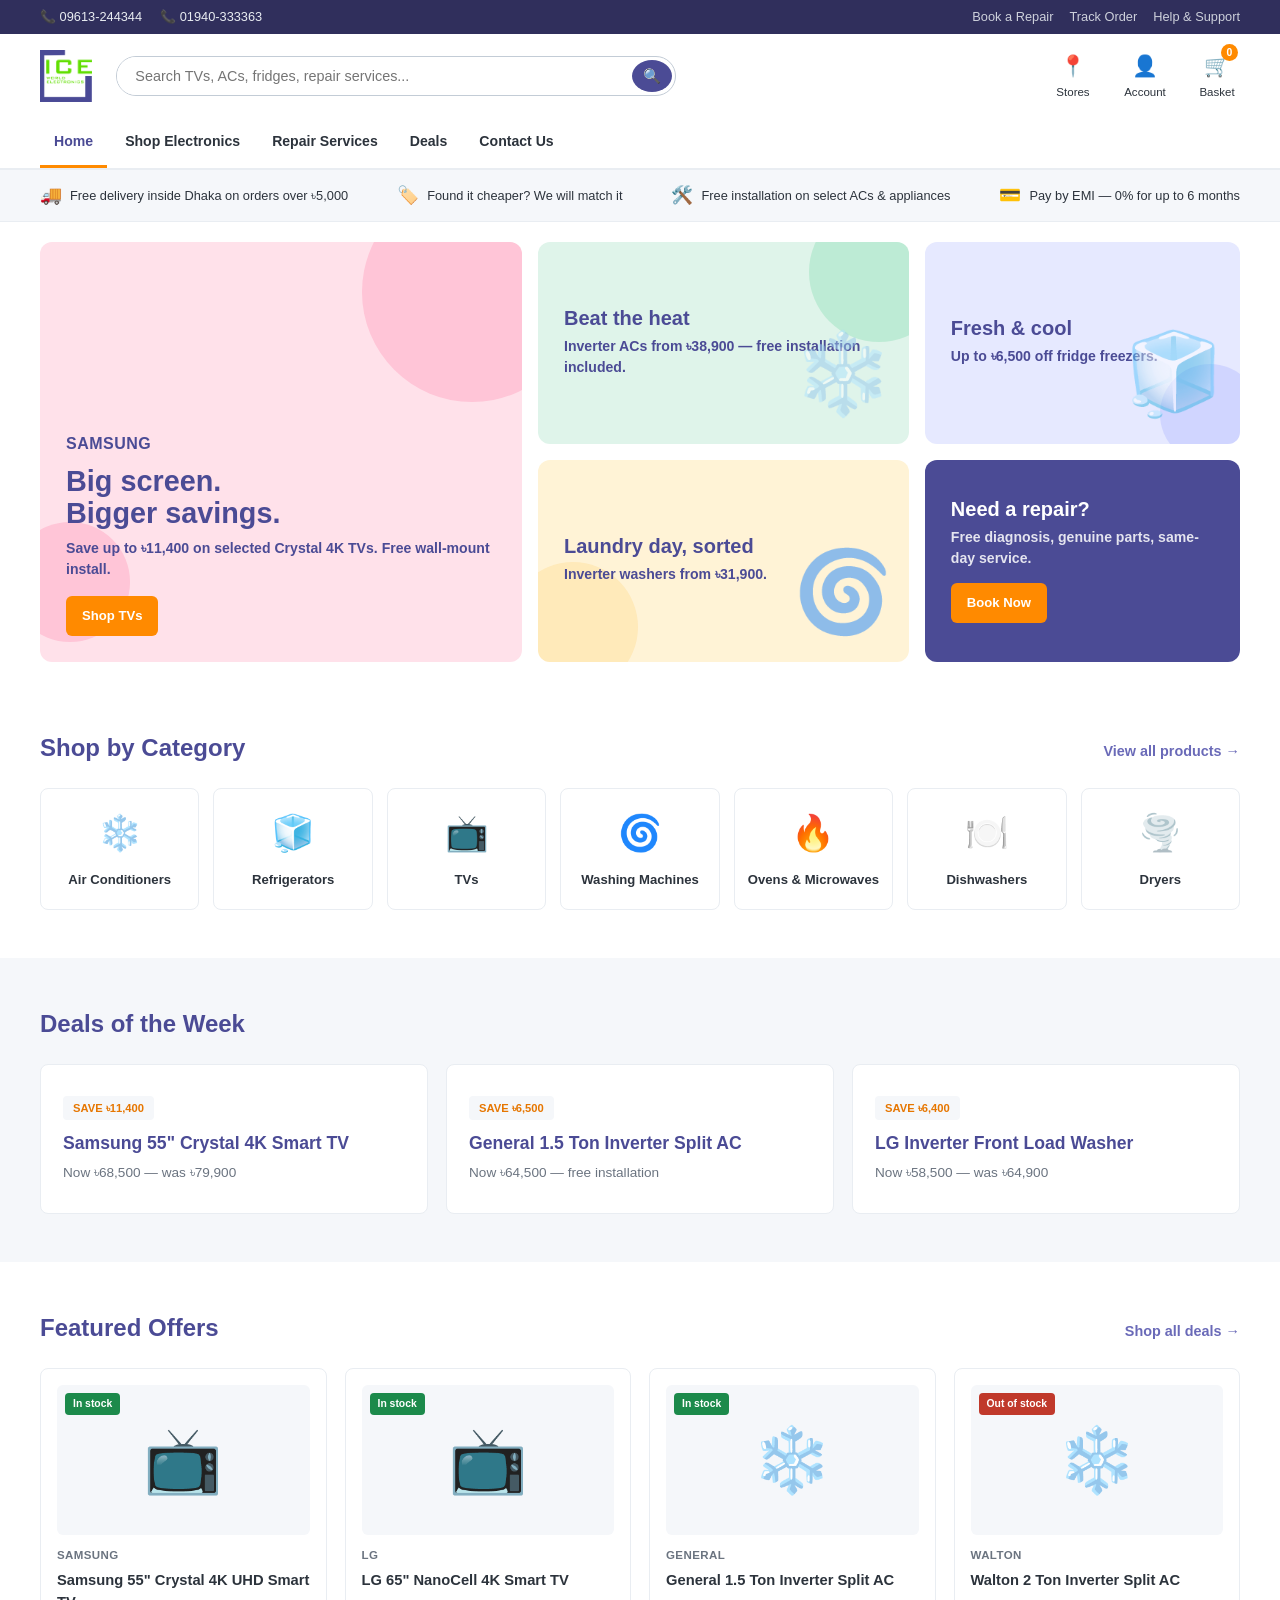
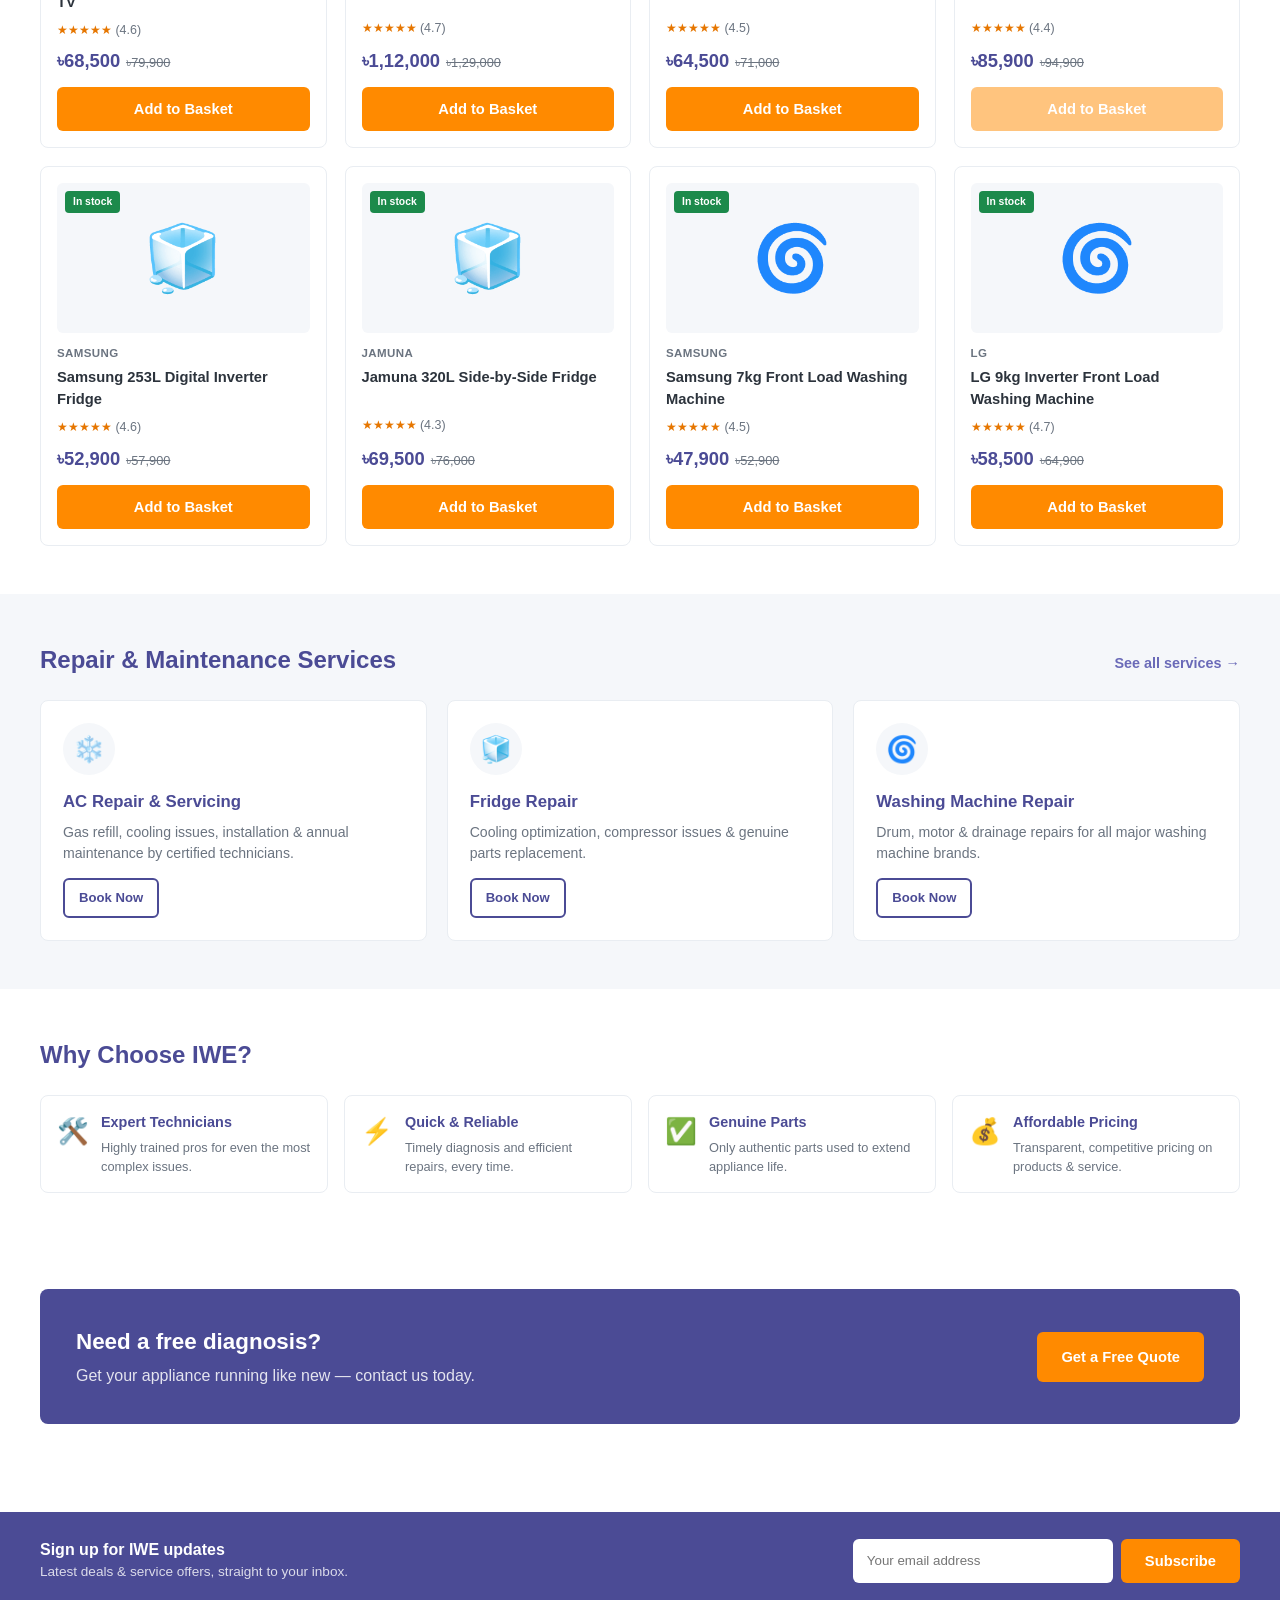
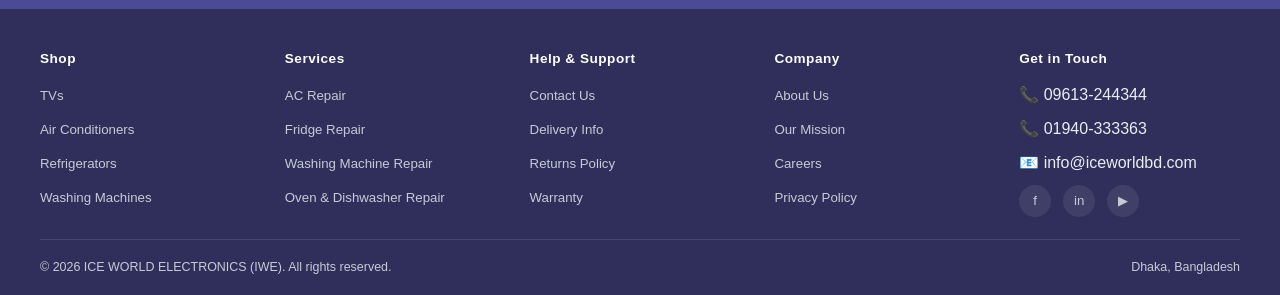
==== index.html @ c8b74e86 "Add files via upload" ====
<!DOCTYPE html>
<html lang="en">
<head>
<meta charset="UTF-8">
<meta name="viewport" content="width=device-width, initial-scale=1.0">
<title>ICE WORLD ELECTRONICS – IWE | Appliances, Electronics &amp; Repair Services</title>
<meta name="description" content="ICE WORLD ELECTRONICS (IWE) – Buy TVs, ACs, fridges, washing machines &amp; more, plus expert appliance repair &amp; maintenance across Bangladesh.">
<link rel="stylesheet" href="style.css">
</head>
<body>

<!-- Top bar -->
<div class="topbar">
  <div class="container">
    <div class="topbar-left">
      <span>📞 09613-244344</span>
      <span>📞 01940-333363</span>
    </div>
    <div class="topbar-right">
      <a href="services.html">Book a Repair</a>
      <a href="contact.html">Track Order</a>
      <a href="contact.html">Help &amp; Support</a>
    </div>
  </div>
</div>

<!-- Header -->
<header class="site-header">
  <div class="header-main">
    <a href="index.html" class="logo">
      <img src="logo.png" alt="ICE World Electronics" class="logo-img">
    </a>
    <form class="search-bar" onsubmit="return false;">
      <input type="text" placeholder="Search TVs, ACs, fridges, repair services...">
      <button type="submit">🔍</button>
    </form>
    <div class="header-actions">
      <a href="contact.html" class="action"><span class="icon">📍</span>Stores</a>
      <a href="contact.html" class="action"><span class="icon">👤</span>Account</a>
      <a href="cart.html" class="action">
        <span class="icon">🛒</span>Basket
        <span class="cart-count">0</span>
      </a>
    </div>
  </div>
  <nav class="main-nav">
    <div class="container">
      <a href="index.html" class="active">Home</a>
      <a href="shop.html">Shop Electronics</a>
      <a href="services.html">Repair Services</a>
      <a href="shop.html">Deals</a>
      <a href="contact.html">Contact Us</a>
    </div>
    <button class="nav-toggle">☰</button>
  </nav>
</header>

<!-- Utility strip -->
<div class="utility-strip">
  <div class="container">
    <div class="u-item"><span class="icon">🚚</span>Free delivery inside Dhaka on orders over ৳5,000</div>
    <div class="u-item"><span class="icon">🏷️</span>Found it cheaper? We will match it</div>
    <div class="u-item"><span class="icon">🛠️</span>Free installation on select ACs &amp; appliances</div>
    <div class="u-item"><span class="icon">💳</span>Pay by EMI — 0% for up to 6 months</div>
  </div>
</div>

<!-- Hero -->
<section class="hero">
  <div class="container">
    <div class="hero-grid">
      <div class="htile big" style="background:#ffe1ea;">
        <div class="dot" style="width:220px;height:220px;background:#ff8fb3;top:-60px;right:-60px;"></div>
        <div class="dot" style="width:120px;height:120px;background:#ff8fb3;bottom:20px;left:-30px;"></div>
        <span class="brand-tag">SAMSUNG</span>
        <h2>Big screen.<br>Bigger savings.</h2>
        <p>Save up to ৳11,400 on selected Crystal 4K TVs. Free wall-mount install.</p>
        <div style="margin-top:16px;"><a href="shop.html?cat=tv" class="btn btn-primary btn-sm">Shop TVs</a></div>
      </div>
      <div class="htile" style="background:#dff4ea;">
        <div class="dot" style="width:140px;height:140px;background:#7fd9ab;top:-40px;right:-40px;"></div>
        <h3>Beat the heat</h3>
        <p>Inverter ACs from ৳38,900 — free installation included.</p>
        <span class="icon-lg">❄️</span>
      </div>
      <div class="htile" style="background:#e6e9ff;">
        <div class="dot" style="width:100px;height:100px;background:#a6b0ff;bottom:-20px;right:-20px;"></div>
        <h3>Fresh &amp; cool</h3>
        <p>Up to ৳6,500 off fridge freezers.</p>
        <span class="icon-lg">🧊</span>
      </div>
      <div class="htile" style="background:#fff3d6;">
        <div class="dot" style="width:130px;height:130px;background:#ffd784;bottom:-30px;left:-30px;"></div>
        <h3>Laundry day, sorted</h3>
        <p>Inverter washers from ৳31,900.</p>
        <span class="icon-lg">🌀</span>
      </div>
      <div class="htile" style="background:var(--navy);color:#fff;">
        <h3>Need a repair?</h3>
        <p style="opacity:.85;">Free diagnosis, genuine parts, same-day service.</p>
        <div style="margin-top:14px;"><a href="services.html" class="btn btn-primary btn-sm">Book Now</a></div>
      </div>
    </div>
  </div>
</section>

<!-- Shop by category -->
<section class="section">
  <div class="container">
    <div class="section-head">
      <h2>Shop by Category</h2>
      <a href="shop.html" class="link">View all products →</a>
    </div>
    <div class="cat-grid" id="categoryGrid"></div>
  </div>
</section>

<!-- Promo tiles -->
<section class="section section-grey">
  <div class="container">
    <div class="section-head"><h2>Deals of the Week</h2></div>
    <div class="promo-grid">
      <div class="promo-card">
        <span class="badge">SAVE ৳11,400</span>
        <h3>Samsung 55" Crystal 4K Smart TV</h3>
        <p>Now ৳68,500 — was ৳79,900</p>
      </div>
      <div class="promo-card">
        <span class="badge">SAVE ৳6,500</span>
        <h3>General 1.5 Ton Inverter Split AC</h3>
        <p>Now ৳64,500 — free installation</p>
      </div>
      <div class="promo-card">
        <span class="badge">SAVE ৳6,400</span>
        <h3>LG Inverter Front Load Washer</h3>
        <p>Now ৳58,500 — was ৳64,900</p>
      </div>
    </div>
  </div>
</section>

<!-- Featured products -->
<section class="section">
  <div class="container">
    <div class="section-head">
      <h2>Featured Offers</h2>
      <a href="shop.html" class="link">Shop all deals →</a>
    </div>
    <div class="product-grid" id="featuredGrid"></div>
  </div>
</section>

<!-- Repair services highlight -->
<section class="section section-grey">
  <div class="container">
    <div class="section-head">
      <h2>Repair &amp; Maintenance Services</h2>
      <a href="services.html" class="link">See all services →</a>
    </div>
    <div class="service-grid">
      <div class="service-card">
        <div class="icon">❄️</div>
        <h3>AC Repair &amp; Servicing</h3>
        <p>Gas refill, cooling issues, installation &amp; annual maintenance by certified technicians.</p>
        <a href="services.html" class="btn btn-outline btn-sm">Book Now</a>
      </div>
      <div class="service-card">
        <div class="icon">🧊</div>
        <h3>Fridge Repair</h3>
        <p>Cooling optimization, compressor issues &amp; genuine parts replacement.</p>
        <a href="services.html" class="btn btn-outline btn-sm">Book Now</a>
      </div>
      <div class="service-card">
        <div class="icon">🌀</div>
        <h3>Washing Machine Repair</h3>
        <p>Drum, motor &amp; drainage repairs for all major washing machine brands.</p>
        <a href="services.html" class="btn btn-outline btn-sm">Book Now</a>
      </div>
    </div>
  </div>
</section>

<!-- Why choose us -->
<section class="section">
  <div class="container">
    <div class="section-head"><h2>Why Choose IWE?</h2></div>
    <div class="feature-strip">
      <div class="feature-item">
        <span class="icon">🛠️</span>
        <div><h4>Expert Technicians</h4><p>Highly trained pros for even the most complex issues.</p></div>
      </div>
      <div class="feature-item">
        <span class="icon">⚡</span>
        <div><h4>Quick &amp; Reliable</h4><p>Timely diagnosis and efficient repairs, every time.</p></div>
      </div>
      <div class="feature-item">
        <span class="icon">✅</span>
        <div><h4>Genuine Parts</h4><p>Only authentic parts used to extend appliance life.</p></div>
      </div>
      <div class="feature-item">
        <span class="icon">💰</span>
        <div><h4>Affordable Pricing</h4><p>Transparent, competitive pricing on products &amp; service.</p></div>
      </div>
    </div>
  </div>
</section>

<!-- CTA band -->
<section class="section">
  <div class="container">
    <div class="cta-band">
      <div>
        <h2>Need a free diagnosis?</h2>
        <p>Get your appliance running like new — contact us today.</p>
      </div>
      <a href="contact.html" class="btn btn-primary">Get a Free Quote</a>
    </div>
  </div>
</section>

<!-- Footer -->
<footer class="site-footer">
  <div class="newsletter-band">
    <div class="container">
      <div>
        <strong>Sign up for IWE updates</strong>
        <div style="opacity:.8;font-size:.85rem;">Latest deals &amp; service offers, straight to your inbox.</div>
      </div>
      <form data-iwe-form onsubmit="return false;">
        <input type="email" placeholder="Your email address" required>
        <button type="submit" class="btn btn-primary">Subscribe</button>
      </form>
    </div>
  </div>
  <div class="container">
    <div class="footer-grid">
      <div>
        <h5>Shop</h5>
        <ul>
          <li><a href="shop.html?cat=tv">TVs</a></li>
          <li><a href="shop.html?cat=ac">Air Conditioners</a></li>
          <li><a href="shop.html?cat=fridge">Refrigerators</a></li>
          <li><a href="shop.html?cat=washer">Washing Machines</a></li>
        </ul>
      </div>
      <div>
        <h5>Services</h5>
        <ul>
          <li><a href="services.html">AC Repair</a></li>
          <li><a href="services.html">Fridge Repair</a></li>
          <li><a href="services.html">Washing Machine Repair</a></li>
          <li><a href="services.html">Oven &amp; Dishwasher Repair</a></li>
        </ul>
      </div>
      <div>
        <h5>Help &amp; Support</h5>
        <ul>
          <li><a href="contact.html">Contact Us</a></li>
          <li><a href="contact.html">Delivery Info</a></li>
          <li><a href="contact.html">Returns Policy</a></li>
          <li><a href="contact.html">Warranty</a></li>
        </ul>
      </div>
      <div>
        <h5>Company</h5>
        <ul>
          <li><a href="index.html">About Us</a></li>
          <li><a href="services.html">Our Mission</a></li>
          <li><a href="contact.html">Careers</a></li>
          <li><a href="contact.html">Privacy Policy</a></li>
        </ul>
      </div>
      <div>
        <h5>Get in Touch</h5>
        <ul>
          <li>📞 09613-244344</li>
          <li>📞 01940-333363</li>
          <li>📧 info@iceworldbd.com</li>
        </ul>
        <div class="footer-social">
          <a href="#">f</a><a href="#">in</a><a href="#">▶</a>
        </div>
      </div>
    </div>
    <div class="footer-bottom">
      <span>© 2026 ICE WORLD ELECTRONICS (IWE). All rights reserved.</span>
      <span>Dhaka, Bangladesh</span>
    </div>
  </div>
</footer>

<script src="main.js"></script>
</body>
</html>
---- style.css ----
/* ========================================================
   ICE WORLD ELECTRONICS (IWE) — main stylesheet
   Layout/UX patterns inspired by currys.co.uk, re-skinned
   with IWE branding (navy / cyan / amber).
   ======================================================== */

:root{
  --navy:#4b4b95;
  --navy-dark:#302f5c;
  --blue:#6a6ab8;
  --cyan:#5cc900;
  --amber:#ff8a00;
  --amber-dark:#e67600;
  --grey-100:#f5f7fa;
  --grey-200:#e9edf2;
  --grey-400:#c3ccd6;
  --grey-600:#6b7480;
  --grey-800:#2c333c;
  --white:#ffffff;
  --success:#1c8a4b;
  --radius:8px;
  --shadow:0 2px 10px rgba(10,42,77,.08);
  --shadow-lg:0 8px 28px rgba(10,42,77,.16);
  --maxw:1240px;
}

*,*::before,*::after{box-sizing:border-box;}
html{scroll-behavior:smooth;}
body{
  margin:0;
  font-family:"Segoe UI",Roboto,Helvetica,Arial,sans-serif;
  color:var(--grey-800);
  background:var(--white);
  line-height:1.5;
}
img{max-width:100%;display:block;}
a{color:inherit;text-decoration:none;}
ul{list-style:none;margin:0;padding:0;}
button{font-family:inherit;cursor:pointer;}
.container{max-width:var(--maxw);margin:0 auto;padding:0 20px;}

/* ---------- Top utility bar ---------- */
.topbar{background:var(--navy-dark);color:var(--grey-200);font-size:.8rem;}
.topbar .container{display:flex;justify-content:space-between;align-items:center;height:34px;}
.topbar-left{display:flex;gap:18px;}
.topbar-left span,.topbar-left a{display:flex;align-items:center;gap:6px;color:var(--grey-200);}
.topbar-right{display:flex;gap:16px;}
.topbar-right a{color:var(--grey-200);opacity:.85;}
.topbar-right a:hover{opacity:1;text-decoration:underline;}

/* ---------- Header ---------- */
.site-header{background:var(--white);border-bottom:1px solid var(--grey-200);position:sticky;top:0;z-index:100;}
.header-main{display:flex;align-items:center;gap:24px;padding:16px 20px;max-width:var(--maxw);margin:0 auto;}
.logo{display:flex;align-items:center;gap:0;flex-shrink:0;}
.logo-img{height:52px;width:auto;display:block;}
.logo .mark{
  width:64px;height:64px;border-radius:50%;
  background:var(--navy);
  display:flex;align-items:center;justify-content:center;
  color:var(--white);flex-shrink:0;
  flex-direction:column;line-height:1;
}
.logo .mark b{font-size:1.05rem;font-weight:800;letter-spacing:.5px;}
.logo .mark small{font-size:.5rem;letter-spacing:1px;color:var(--cyan);font-weight:700;margin-top:2px;}

.search-bar{flex:1;display:flex;max-width:560px;border:1px solid var(--grey-400);border-radius:30px;overflow:hidden;}
.search-bar input{flex:1;border:0;padding:11px 18px;font-size:.9rem;outline:none;}
.search-bar button{background:var(--navy);color:#fff;border:0;width:40px;margin:3px;border-radius:50%;font-size:.9rem;}

.header-actions{display:flex;align-items:center;gap:26px;margin-left:auto;}
.header-actions .action{display:flex;flex-direction:column;align-items:center;font-size:.72rem;color:var(--grey-800);position:relative;gap:3px;min-width:46px;}
.header-actions .action .icon{font-size:1.3rem;}
.cart-count{position:absolute;top:-6px;right:2px;background:var(--amber);color:#fff;font-size:.65rem;font-weight:700;border-radius:50%;width:17px;height:17px;display:flex;align-items:center;justify-content:center;}

/* ---------- Nav ---------- */
.main-nav{background:var(--white);border-bottom:1px solid var(--grey-200);}
.main-nav .container{display:flex;align-items:center;gap:4px;}
.main-nav a{display:block;padding:13px 14px;color:var(--grey-800);font-size:.88rem;font-weight:600;border-bottom:3px solid transparent;}
.main-nav a:hover,.main-nav a.active{color:var(--navy);border-bottom-color:var(--amber);}
.main-nav .nav-toggle{display:none;background:none;border:0;color:var(--navy);font-size:1.4rem;padding:12px 16px;}

/* ---------- Utility strip ---------- */
.utility-strip{background:var(--grey-100);border-bottom:1px solid var(--grey-200);}
.utility-strip .container{display:flex;justify-content:space-between;padding:12px 20px;flex-wrap:wrap;gap:10px;}
.utility-strip .u-item{display:flex;align-items:center;gap:8px;font-size:.8rem;color:var(--grey-800);}
.utility-strip .u-item .icon{font-size:1.1rem;}

/* ---------- Buttons ---------- */
.btn{display:inline-flex;align-items:center;justify-content:center;gap:8px;padding:12px 22px;border-radius:6px;font-weight:700;font-size:.92rem;border:2px solid transparent;transition:.15s ease;}
.btn-primary{background:var(--amber);color:#fff;}
.btn-primary:hover{background:var(--amber-dark);}
.btn-outline{border-color:var(--navy);color:var(--navy);background:#fff;}
.btn-outline:hover{background:var(--navy);color:#fff;}
.btn-block{width:100%;}
.btn-sm{padding:8px 14px;font-size:.82rem;}

/* ---------- Hero (minimal tile grid, Currys-style) ---------- */
.hero{padding:20px 0;}
.hero-grid{display:grid;grid-template-columns:1.3fr 1fr 0.85fr;grid-template-rows:1fr 1fr;gap:16px;height:420px;}
.htile{
  border-radius:12px;padding:26px;position:relative;overflow:hidden;
  display:flex;flex-direction:column;justify-content:center;
  color:var(--navy);
}
.htile.big{grid-row:1 / 3;justify-content:flex-end;}
.htile .dot{position:absolute;border-radius:50%;opacity:.35;}
.htile h2{margin:0 0 8px;font-size:1.8rem;line-height:1.1;}
.htile h3{margin:0 0 6px;font-size:1.25rem;line-height:1.15;}
.htile p{margin:0;font-size:.88rem;font-weight:600;}
.htile .brand-tag{position:relative;z-index:1;font-weight:800;font-size:1rem;margin-bottom:10px;letter-spacing:.5px;}
.htile .icon-lg{position:absolute;right:16px;bottom:10px;font-size:5rem;opacity:.5;}
.htile *{position:relative;z-index:1;}
.hero-note{font-size:.72rem;color:var(--grey-600);border:1px solid var(--grey-200);border-radius:8px;padding:10px 16px;margin-top:16px;}

/* ---------- Section headings ---------- */
.section{padding:48px 0;}
.section-head{display:flex;justify-content:space-between;align-items:baseline;margin-bottom:22px;flex-wrap:wrap;gap:10px;}
.section-head h2{font-size:1.5rem;margin:0;color:var(--navy);}
.section-head .link{color:var(--blue);font-weight:700;font-size:.9rem;}
.section-grey{background:var(--grey-100);}

/* ---------- Category grid ---------- */
.cat-grid{display:grid;grid-template-columns:repeat(7,1fr);gap:14px;}
.cat-card{background:#fff;border:1px solid var(--grey-200);border-radius:var(--radius);padding:18px 10px;text-align:center;transition:.15s;}
.cat-card:hover{box-shadow:var(--shadow-lg);transform:translateY(-3px);border-color:var(--cyan);}
.cat-card .cat-icon{font-size:2.2rem;margin-bottom:8px;}
.cat-card span{font-size:.82rem;font-weight:600;color:var(--grey-800);}

/* ---------- Deal / promo tiles ---------- */
.promo-grid{display:grid;grid-template-columns:repeat(3,1fr);gap:18px;}
.promo-card{border-radius:var(--radius);border:1px solid var(--grey-200);background:#fff;position:relative;min-height:150px;padding:22px;display:flex;flex-direction:column;justify-content:center;}
.promo-card .badge{align-self:flex-start;background:var(--grey-100);color:var(--amber-dark);padding:4px 10px;border-radius:4px;font-size:.7rem;font-weight:800;margin-bottom:10px;}
.promo-card h3{margin:0 0 6px;font-size:1.1rem;color:var(--navy);}
.promo-card p{margin:0;font-size:.85rem;color:var(--grey-600);}

/* ---------- Product grid / cards ---------- */
.product-grid{display:grid;grid-template-columns:repeat(4,1fr);gap:18px;}
.product-card{background:#fff;border:1px solid var(--grey-200);border-radius:var(--radius);padding:16px;display:flex;flex-direction:column;transition:.15s;}
.product-card:hover{box-shadow:var(--shadow-lg);border-color:var(--cyan);}
.product-media{height:150px;display:flex;align-items:center;justify-content:center;font-size:4rem;background:var(--grey-100);border-radius:6px;margin-bottom:12px;position:relative;}
.product-media .stock-badge{position:absolute;top:8px;left:8px;background:var(--success);color:#fff;font-size:.65rem;font-weight:700;padding:3px 8px;border-radius:4px;}
.product-brand{font-size:.72rem;color:var(--grey-600);text-transform:uppercase;font-weight:700;letter-spacing:.4px;}
.product-title{font-size:.92rem;font-weight:600;margin:4px 0 8px;min-height:42px;}
.product-rating{font-size:.78rem;color:var(--amber-dark);margin-bottom:8px;}
.product-price{margin-top:auto;}
.product-price .now{font-size:1.15rem;font-weight:800;color:var(--navy);}
.product-price .was{font-size:.8rem;color:var(--grey-600);text-decoration:line-through;margin-left:6px;}
.product-card .btn{margin-top:12px;}

/* ---------- Filters (shop page) ---------- */
.shop-layout{display:grid;grid-template-columns:250px 1fr;gap:28px;align-items:start;}
.filters{background:#fff;border:1px solid var(--grey-200);border-radius:var(--radius);padding:18px;position:sticky;top:120px;}
.filters h4{margin:0 0 10px;font-size:.95rem;color:var(--navy);border-bottom:1px solid var(--grey-200);padding-bottom:8px;}
.filter-group{margin-bottom:18px;}
.filter-group label{display:flex;align-items:center;gap:8px;font-size:.85rem;margin-bottom:8px;color:var(--grey-800);}
.results-bar{display:flex;justify-content:space-between;align-items:center;margin-bottom:16px;flex-wrap:wrap;gap:10px;}
.results-bar select{padding:8px 10px;border:1px solid var(--grey-400);border-radius:6px;}

/* ---------- Services ---------- */
.service-grid{display:grid;grid-template-columns:repeat(3,1fr);gap:20px;}
.service-card{background:#fff;border:1px solid var(--grey-200);border-radius:var(--radius);padding:22px;text-align:left;}
.service-card .icon{width:52px;height:52px;border-radius:50%;background:var(--grey-100);display:flex;align-items:center;justify-content:center;font-size:1.6rem;margin-bottom:14px;color:var(--blue);}
.service-card h3{margin:0 0 8px;color:var(--navy);font-size:1.05rem;}
.service-card p{margin:0 0 14px;font-size:.88rem;color:var(--grey-600);}

.process-steps{display:grid;grid-template-columns:repeat(4,1fr);gap:18px;counter-reset:step;}
.process-step{text-align:center;position:relative;}
.process-step .num{width:40px;height:40px;border-radius:50%;background:var(--navy);color:#fff;display:flex;align-items:center;justify-content:center;font-weight:800;margin:0 auto 12px;}
.process-step h4{margin:0 0 6px;font-size:.95rem;color:var(--navy);}
.process-step p{margin:0;font-size:.82rem;color:var(--grey-600);}

/* ---------- Why choose us ---------- */
.feature-strip{display:grid;grid-template-columns:repeat(4,1fr);gap:16px;}
.feature-item{display:flex;gap:12px;align-items:flex-start;background:#fff;border:1px solid var(--grey-200);border-radius:var(--radius);padding:16px;}
.feature-item .icon{font-size:1.6rem;color:var(--cyan);}
.feature-item h4{margin:0 0 4px;font-size:.9rem;color:var(--navy);}
.feature-item p{margin:0;font-size:.8rem;color:var(--grey-600);}

/* ---------- Testimonials ---------- */
.testimonial-grid{display:grid;grid-template-columns:repeat(3,1fr);gap:18px;}
.testimonial-card{background:#fff;border:1px solid var(--grey-200);border-radius:var(--radius);padding:20px;}
.testimonial-card .stars{color:var(--amber-dark);margin-bottom:10px;}
.testimonial-card p{font-size:.88rem;color:var(--grey-800);margin:0 0 12px;}
.testimonial-card .who{font-size:.82rem;font-weight:700;color:var(--navy);}

/* ---------- Quote / CTA band ---------- */
.cta-band{background:var(--navy);color:#fff;border-radius:var(--radius);padding:36px;display:flex;align-items:center;justify-content:space-between;gap:20px;flex-wrap:wrap;}
.cta-band h2{margin:0 0 6px;font-size:1.4rem;}
.cta-band p{margin:0;opacity:.85;}

/* ---------- Forms ---------- */
.form-card{background:#fff;border:1px solid var(--grey-200);border-radius:var(--radius);padding:26px;}
.form-row{margin-bottom:16px;}
.form-row label{display:block;font-size:.85rem;font-weight:600;margin-bottom:6px;color:var(--grey-800);}
.form-row input,.form-row select,.form-row textarea{width:100%;padding:11px 12px;border:1px solid var(--grey-400);border-radius:6px;font-size:.9rem;font-family:inherit;}
.form-row textarea{resize:vertical;min-height:100px;}
.form-grid-2{display:grid;grid-template-columns:1fr 1fr;gap:16px;}

/* ---------- Breadcrumb ---------- */
.breadcrumb{font-size:.8rem;color:var(--grey-600);padding:14px 0;}
.breadcrumb a{color:var(--blue);}

/* ---------- Cart page ---------- */
.cart-layout{display:grid;grid-template-columns:1fr 340px;gap:28px;align-items:start;}
.cart-table{width:100%;border-collapse:collapse;background:#fff;border:1px solid var(--grey-200);border-radius:var(--radius);overflow:hidden;}
.cart-table th{background:var(--grey-100);text-align:left;padding:12px 14px;font-size:.8rem;color:var(--grey-600);}
.cart-table td{padding:14px;border-top:1px solid var(--grey-200);font-size:.9rem;vertical-align:middle;}
.cart-item-info{display:flex;align-items:center;gap:12px;}
.cart-item-info .thumb{width:56px;height:56px;background:var(--grey-100);border-radius:6px;display:flex;align-items:center;justify-content:center;font-size:1.6rem;}
.qty-control{display:flex;align-items:center;border:1px solid var(--grey-400);border-radius:6px;width:fit-content;}
.qty-control button{background:none;border:0;width:28px;height:28px;font-size:1rem;}
.qty-control input{width:36px;border:0;text-align:center;font-size:.9rem;}
.remove-link{color:#c0392b;font-size:.8rem;font-weight:700;}
.summary-card{background:#fff;border:1px solid var(--grey-200);border-radius:var(--radius);padding:20px;}
.summary-row{display:flex;justify-content:space-between;font-size:.9rem;padding:8px 0;}
.summary-row.total{border-top:1px solid var(--grey-200);margin-top:8px;padding-top:14px;font-weight:800;font-size:1.05rem;color:var(--navy);}
.empty-cart{text-align:center;padding:60px 20px;background:#fff;border:1px solid var(--grey-200);border-radius:var(--radius);}
.empty-cart .icon{font-size:3rem;margin-bottom:14px;}

/* ---------- Footer ---------- */
.site-footer{background:var(--navy-dark);color:var(--grey-200);margin-top:40px;}
.newsletter-band{background:var(--navy);padding:26px 0;}
.newsletter-band .container{display:flex;justify-content:space-between;align-items:center;gap:20px;flex-wrap:wrap;color:#fff;}
.newsletter-band form{display:flex;gap:8px;}
.newsletter-band input{padding:11px 14px;border-radius:6px;border:0;min-width:260px;}
.footer-grid{display:grid;grid-template-columns:repeat(5,1fr);gap:24px;padding:40px 0 20px;}
.footer-grid h5{color:#fff;font-size:.85rem;margin:0 0 14px;letter-spacing:.5px;}
.footer-grid li{margin-bottom:10px;}
.footer-grid a{font-size:.83rem;color:var(--grey-400);}
.footer-grid a:hover{color:#fff;}
.footer-bottom{border-top:1px solid rgba(255,255,255,.1);padding:18px 0;font-size:.78rem;color:var(--grey-400);display:flex;justify-content:space-between;flex-wrap:wrap;gap:10px;}
.footer-social{display:flex;gap:12px;}
.footer-social a{width:32px;height:32px;border-radius:50%;background:rgba(255,255,255,.08);display:flex;align-items:center;justify-content:center;}

/* ---------- Toast ---------- */
.toast{position:fixed;bottom:24px;right:24px;background:var(--navy);color:#fff;padding:14px 20px;border-radius:8px;box-shadow:var(--shadow-lg);transform:translateY(120%);opacity:0;transition:.25s ease;z-index:999;font-size:.9rem;}
.toast.show{transform:translateY(0);opacity:1;}

/* ---------- Utility ---------- */
.text-center{text-align:center;}
.mt-0{margin-top:0;}
.mb-0{margin-bottom:0;}

/* ---------- Responsive ---------- */
@media(max-width:1024px){
  .cat-grid{grid-template-columns:repeat(4,1fr);}
  .product-grid{grid-template-columns:repeat(3,1fr);}
  .promo-grid{grid-template-columns:repeat(2,1fr);}
  .service-grid,.process-steps,.feature-strip,.testimonial-grid{grid-template-columns:repeat(2,1fr);}
  .footer-grid{grid-template-columns:repeat(3,1fr);}
  .shop-layout{grid-template-columns:1fr;}
  .filters{position:static;}
  .cart-layout{grid-template-columns:1fr;}
  .hero-grid{grid-template-columns:1fr 1fr;height:auto;}
  .htile.big{grid-row:auto;grid-column:1 / 3;min-height:220px;}
  .htile{min-height:170px;}
}
@media(max-width:768px){
  .topbar .topbar-left span:nth-child(2){display:none;}
  .search-bar{display:none;}
  .header-main{flex-wrap:wrap;}
  .main-nav .container{flex-wrap:wrap;height:auto;display:none;flex-direction:column;}
  .main-nav.open .container{display:flex;}
  .main-nav .nav-toggle{display:block;position:absolute;right:16px;top:8px;}
  .main-nav{position:relative;}
  .utility-strip .u-item:nth-child(n+3){display:none;}
  .hero-grid{grid-template-columns:1fr;height:auto;}
  .htile.big{grid-column:1;min-height:200px;}
  .cat-grid{grid-template-columns:repeat(3,1fr);}
  .product-grid{grid-template-columns:repeat(2,1fr);}
  .promo-grid{grid-template-columns:1fr;}
  .service-grid,.process-steps,.feature-strip,.testimonial-grid{grid-template-columns:1fr;}
  .footer-grid{grid-template-columns:repeat(2,1fr);}
  .form-grid-2{grid-template-columns:1fr;}
  .hero-copy h1{font-size:1.8rem;}
}
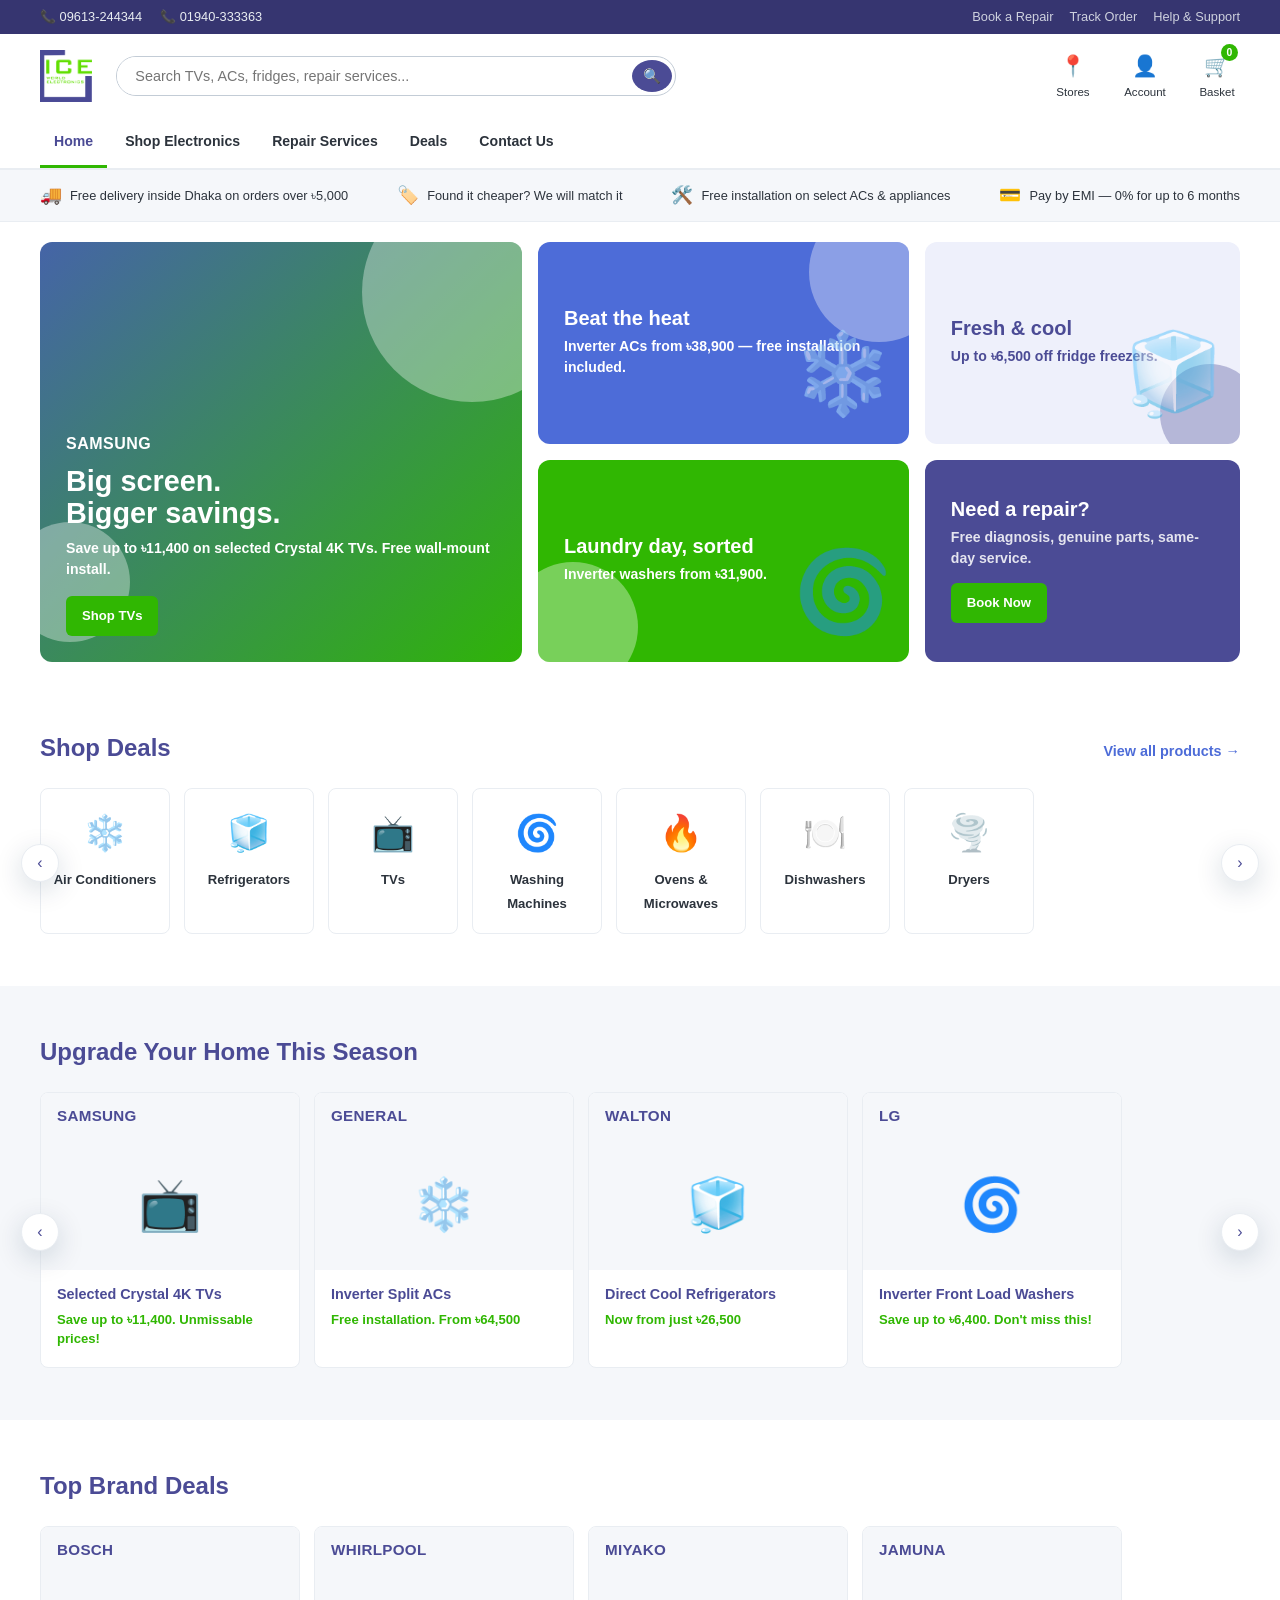
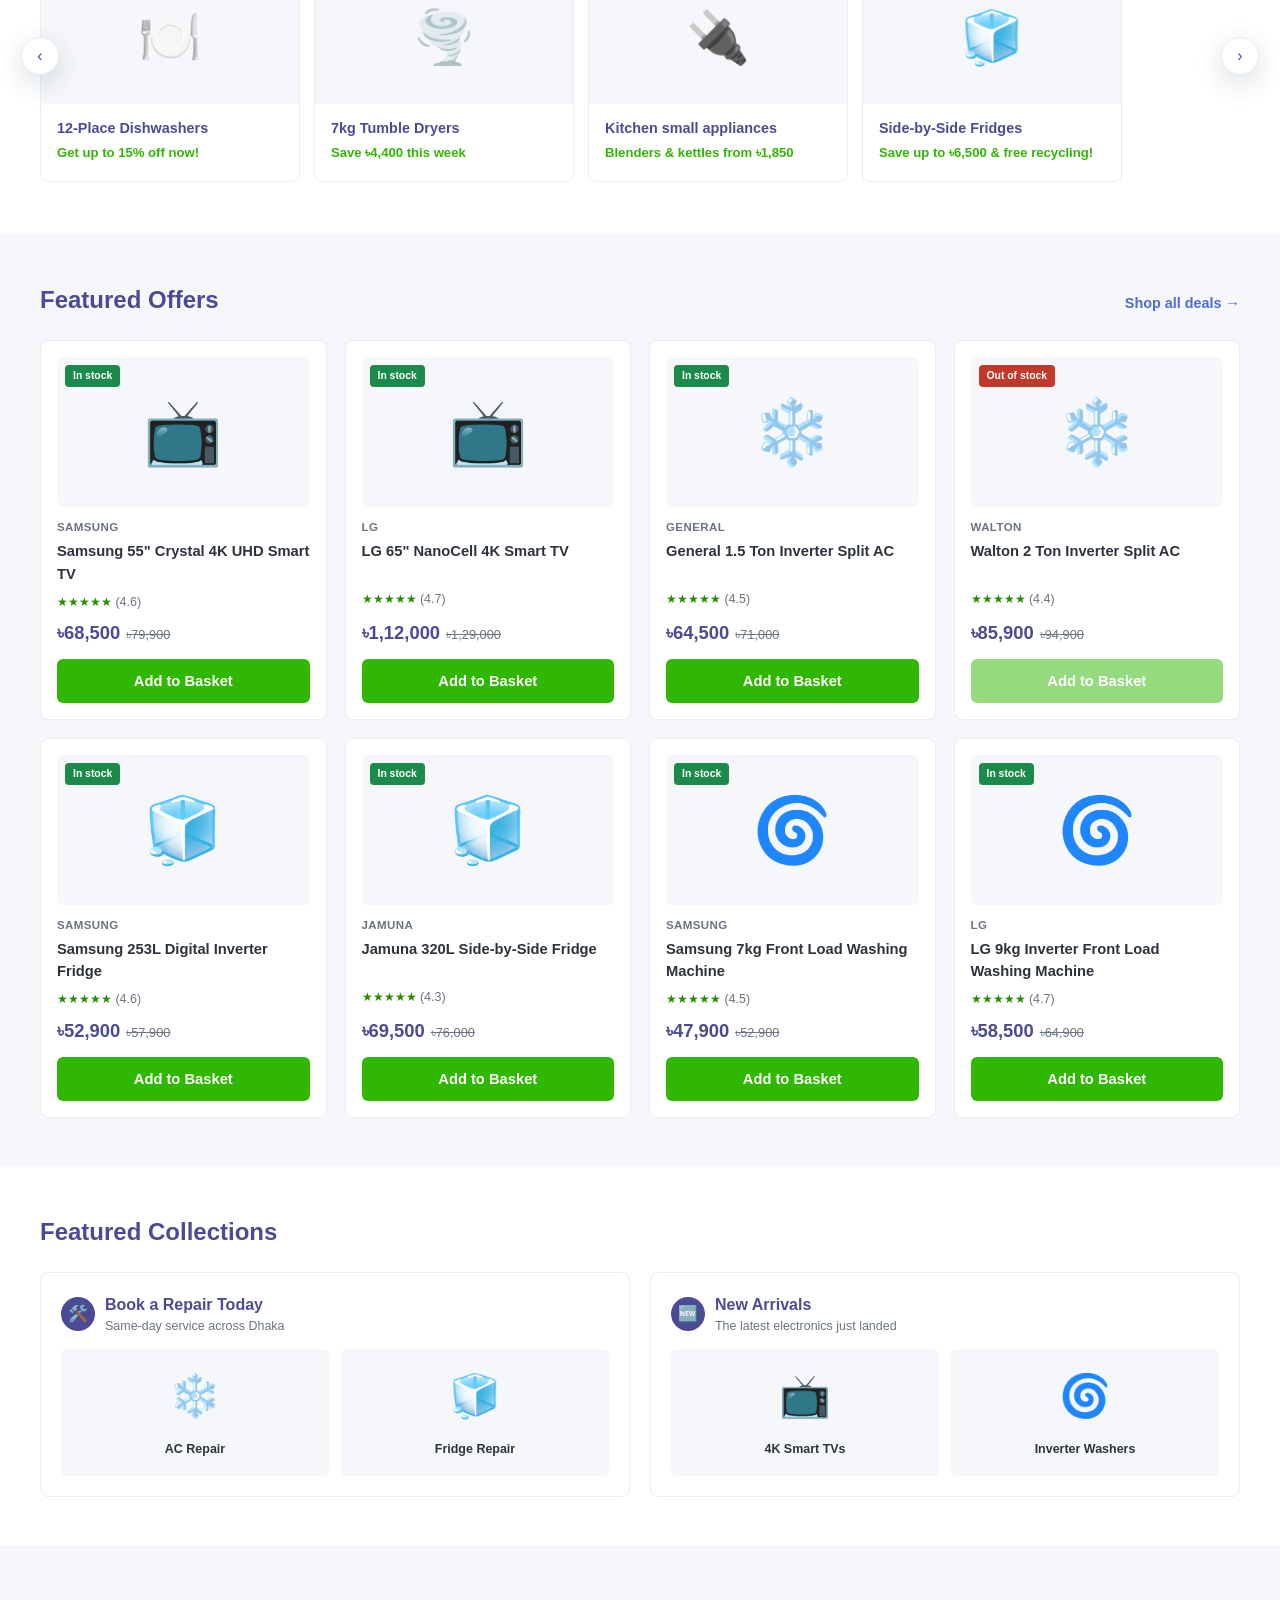
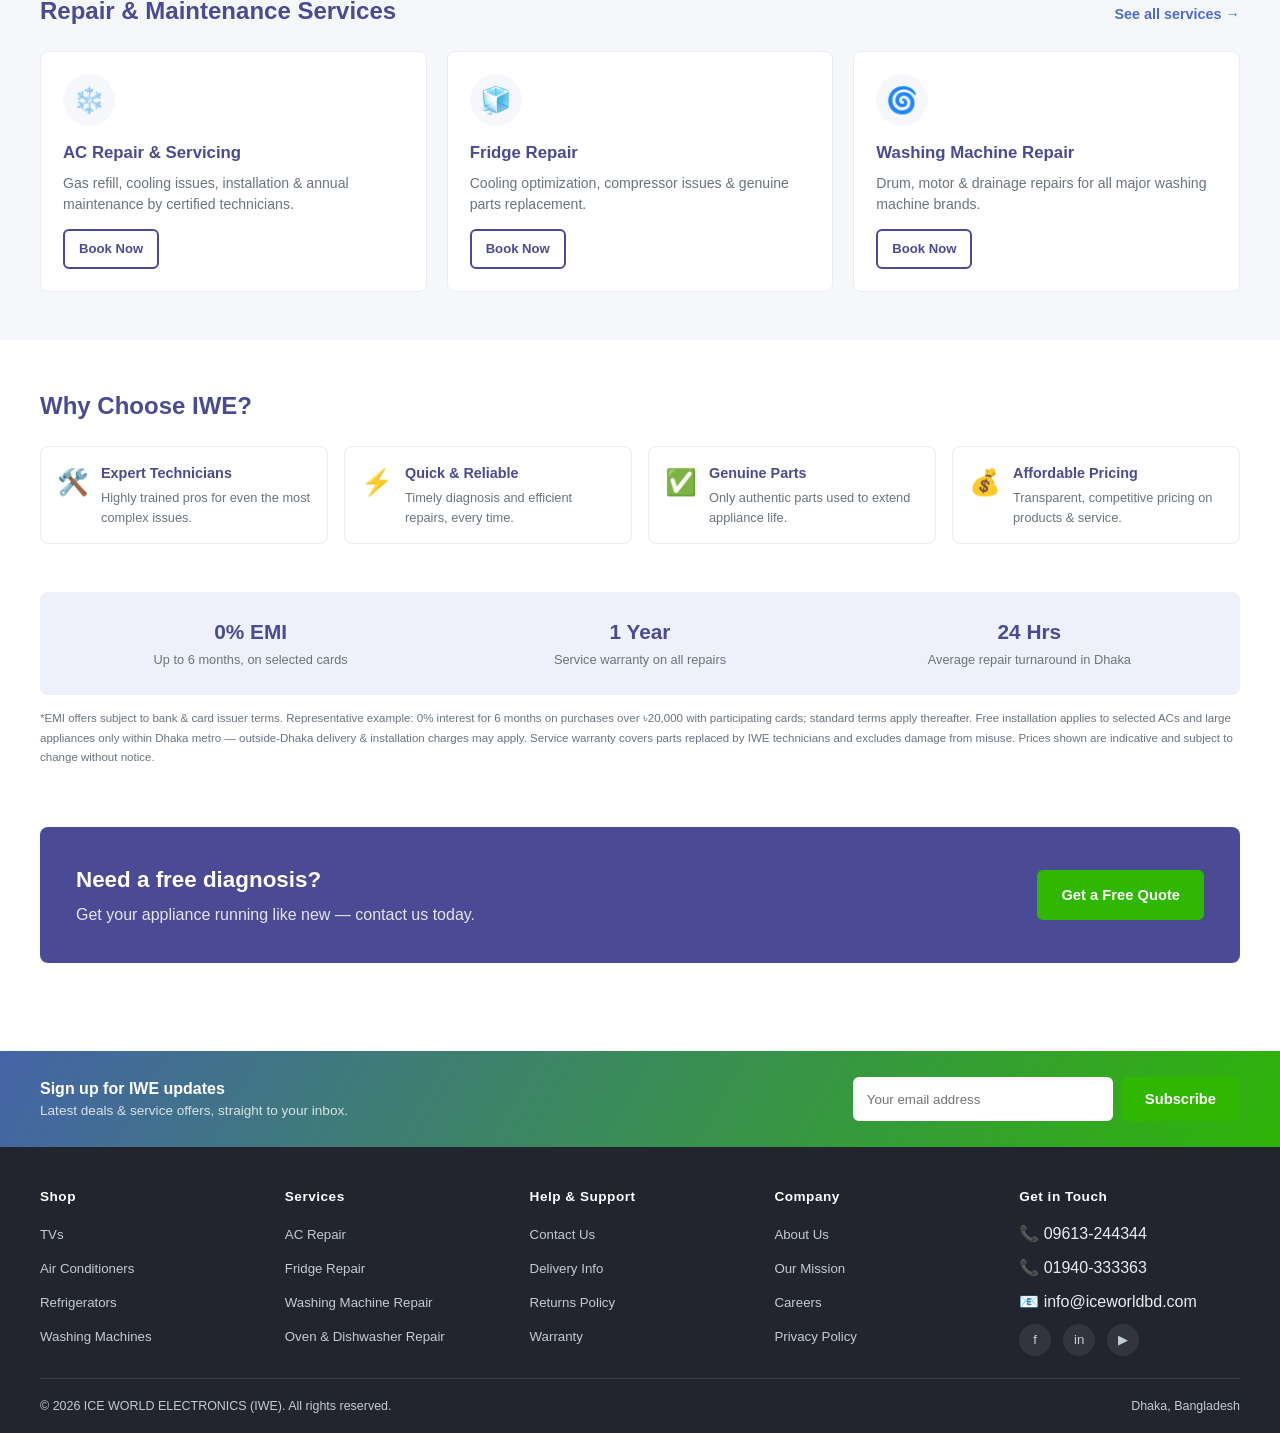
==== commit c23fa6db: "Add files via upload" ====
--- a/index.html
+++ b/index.html
@@ -69,28 +69,28 @@
 <section class="hero">
   <div class="container">
     <div class="hero-grid">
-      <div class="htile big" style="background:#ffe1ea;">
-        <div class="dot" style="width:220px;height:220px;background:#ff8fb3;top:-60px;right:-60px;"></div>
-        <div class="dot" style="width:120px;height:120px;background:#ff8fb3;bottom:20px;left:-30px;"></div>
+      <div class="htile big" style="background:linear-gradient(135deg,var(--grad-start),var(--grad-end));color:#fff;">
+        <div class="dot" style="width:220px;height:220px;background:#ffffff;top:-60px;right:-60px;"></div>
+        <div class="dot" style="width:120px;height:120px;background:#ffffff;bottom:20px;left:-30px;"></div>
         <span class="brand-tag">SAMSUNG</span>
         <h2>Big screen.<br>Bigger savings.</h2>
         <p>Save up to ৳11,400 on selected Crystal 4K TVs. Free wall-mount install.</p>
         <div style="margin-top:16px;"><a href="shop.html?cat=tv" class="btn btn-primary btn-sm">Shop TVs</a></div>
       </div>
-      <div class="htile" style="background:#dff4ea;">
-        <div class="dot" style="width:140px;height:140px;background:#7fd9ab;top:-40px;right:-40px;"></div>
+      <div class="htile" style="background:var(--blue);color:#fff;">
+        <div class="dot" style="width:140px;height:140px;background:#ffffff;top:-40px;right:-40px;"></div>
         <h3>Beat the heat</h3>
         <p>Inverter ACs from ৳38,900 — free installation included.</p>
         <span class="icon-lg">❄️</span>
       </div>
-      <div class="htile" style="background:#e6e9ff;">
-        <div class="dot" style="width:100px;height:100px;background:#a6b0ff;bottom:-20px;right:-20px;"></div>
+      <div class="htile" style="background:#eef0fb;">
+        <div class="dot" style="width:100px;height:100px;background:var(--navy);bottom:-20px;right:-20px;"></div>
         <h3>Fresh &amp; cool</h3>
         <p>Up to ৳6,500 off fridge freezers.</p>
         <span class="icon-lg">🧊</span>
       </div>
-      <div class="htile" style="background:#fff3d6;">
-        <div class="dot" style="width:130px;height:130px;background:#ffd784;bottom:-30px;left:-30px;"></div>
+      <div class="htile" style="background:var(--green);color:#fff;">
+        <div class="dot" style="width:130px;height:130px;background:#ffffff;bottom:-30px;left:-30px;"></div>
         <h3>Laundry day, sorted</h3>
         <p>Inverter washers from ৳31,900.</p>
         <span class="icon-lg">🌀</span>
@@ -104,49 +104,154 @@
   </div>
 </section>
 
-<!-- Shop by category -->
+<!-- Shop by category (carousel) -->
 <section class="section">
   <div class="container">
     <div class="section-head">
-      <h2>Shop by Category</h2>
+      <h2>Shop Deals</h2>
       <a href="shop.html" class="link">View all products →</a>
     </div>
-    <div class="cat-grid" id="categoryGrid"></div>
-  </div>
-</section>
-
-<!-- Promo tiles -->
+    <div class="carousel-wrap">
+      <button class="carousel-arrow prev" onclick="iweScrollCarousel('categoryGrid',-1)">‹</button>
+      <div class="carousel-track cat-grid" id="categoryGrid"></div>
+      <button class="carousel-arrow next" onclick="iweScrollCarousel('categoryGrid',1)">›</button>
+    </div>
+  </div>
+</section>
+
+<!-- Upgrade your home (brand carousel) -->
 <section class="section section-grey">
   <div class="container">
-    <div class="section-head"><h2>Deals of the Week</h2></div>
-    <div class="promo-grid">
-      <div class="promo-card">
-        <span class="badge">SAVE ৳11,400</span>
-        <h3>Samsung 55" Crystal 4K Smart TV</h3>
-        <p>Now ৳68,500 — was ৳79,900</p>
-      </div>
-      <div class="promo-card">
-        <span class="badge">SAVE ৳6,500</span>
-        <h3>General 1.5 Ton Inverter Split AC</h3>
-        <p>Now ৳64,500 — free installation</p>
-      </div>
-      <div class="promo-card">
-        <span class="badge">SAVE ৳6,400</span>
-        <h3>LG Inverter Front Load Washer</h3>
-        <p>Now ৳58,500 — was ৳64,900</p>
-      </div>
+    <div class="section-head"><h2>Upgrade Your Home This Season</h2></div>
+    <div class="carousel-wrap">
+      <button class="carousel-arrow prev" onclick="iweScrollCarousel('upgradeTrack',-1)">‹</button>
+      <div class="carousel-track" id="upgradeTrack">
+        <div class="brand-card">
+          <div class="brand-header">SAMSUNG</div>
+          <div class="brand-media">📺</div>
+          <div class="brand-body">
+            <p class="headline">Selected Crystal 4K TVs</p>
+            <p class="sub">Save up to ৳11,400. Unmissable prices!</p>
+          </div>
+        </div>
+        <div class="brand-card">
+          <div class="brand-header">GENERAL</div>
+          <div class="brand-media">❄️</div>
+          <div class="brand-body">
+            <p class="headline">Inverter Split ACs</p>
+            <p class="sub">Free installation. From ৳64,500</p>
+          </div>
+        </div>
+        <div class="brand-card">
+          <div class="brand-header">WALTON</div>
+          <div class="brand-media">🧊</div>
+          <div class="brand-body">
+            <p class="headline">Direct Cool Refrigerators</p>
+            <p class="sub">Now from just ৳26,500</p>
+          </div>
+        </div>
+        <div class="brand-card">
+          <div class="brand-header">LG</div>
+          <div class="brand-media">🌀</div>
+          <div class="brand-body">
+            <p class="headline">Inverter Front Load Washers</p>
+            <p class="sub">Save up to ৳6,400. Don't miss this!</p>
+          </div>
+        </div>
+      </div>
+      <button class="carousel-arrow next" onclick="iweScrollCarousel('upgradeTrack',1)">›</button>
+    </div>
+  </div>
+</section>
+
+<!-- Top brand deals (second carousel) -->
+<section class="section">
+  <div class="container">
+    <div class="section-head"><h2>Top Brand Deals</h2></div>
+    <div class="carousel-wrap">
+      <button class="carousel-arrow prev" onclick="iweScrollCarousel('brandTrack',-1)">‹</button>
+      <div class="carousel-track" id="brandTrack">
+        <div class="brand-card">
+          <div class="brand-header">BOSCH</div>
+          <div class="brand-media">🍽️</div>
+          <div class="brand-body">
+            <p class="headline">12-Place Dishwashers</p>
+            <p class="sub">Get up to 15% off now!</p>
+          </div>
+        </div>
+        <div class="brand-card">
+          <div class="brand-header">WHIRLPOOL</div>
+          <div class="brand-media">🌪️</div>
+          <div class="brand-body">
+            <p class="headline">7kg Tumble Dryers</p>
+            <p class="sub">Save ৳4,400 this week</p>
+          </div>
+        </div>
+        <div class="brand-card">
+          <div class="brand-header">MIYAKO</div>
+          <div class="brand-media">🔌</div>
+          <div class="brand-body">
+            <p class="headline">Kitchen small appliances</p>
+            <p class="sub">Blenders &amp; kettles from ৳1,850</p>
+          </div>
+        </div>
+        <div class="brand-card">
+          <div class="brand-header">JAMUNA</div>
+          <div class="brand-media">🧊</div>
+          <div class="brand-body">
+            <p class="headline">Side-by-Side Fridges</p>
+            <p class="sub">Save up to ৳6,500 &amp; free recycling!</p>
+          </div>
+        </div>
+      </div>
+      <button class="carousel-arrow next" onclick="iweScrollCarousel('brandTrack',1)">›</button>
     </div>
   </div>
 </section>
 
 <!-- Featured products -->
-<section class="section">
+<section class="section section-grey">
   <div class="container">
     <div class="section-head">
       <h2>Featured Offers</h2>
       <a href="shop.html" class="link">Shop all deals →</a>
     </div>
     <div class="product-grid" id="featuredGrid"></div>
+  </div>
+</section>
+
+<!-- Featured collections -->
+<section class="section">
+  <div class="container">
+    <div class="section-head"><h2>Featured Collections</h2></div>
+    <div class="featured-grid">
+      <div class="featured-card">
+        <div class="fc-head">
+          <div class="dot">🛠️</div>
+          <div>
+            <h4>Book a Repair Today</h4>
+            <p>Same-day service across Dhaka</p>
+          </div>
+        </div>
+        <div class="fc-thumbs">
+          <div class="fc-thumb"><div class="fc-icon">❄️</div><span>AC Repair</span></div>
+          <div class="fc-thumb"><div class="fc-icon">🧊</div><span>Fridge Repair</span></div>
+        </div>
+      </div>
+      <div class="featured-card">
+        <div class="fc-head">
+          <div class="dot">🆕</div>
+          <div>
+            <h4>New Arrivals</h4>
+            <p>The latest electronics just landed</p>
+          </div>
+        </div>
+        <div class="fc-thumbs">
+          <div class="fc-thumb"><div class="fc-icon">📺</div><span>4K Smart TVs</span></div>
+          <div class="fc-thumb"><div class="fc-icon">🌀</div><span>Inverter Washers</span></div>
+        </div>
+      </div>
+    </div>
   </div>
 </section>
 
@@ -205,8 +310,20 @@
   </div>
 </section>
 
+<!-- Stat / financing disclaimer band -->
+<section class="section" style="padding-top:0;">
+  <div class="container">
+    <div class="stat-band">
+      <div class="stat"><b>0% EMI</b><span>Up to 6 months, on selected cards</span></div>
+      <div class="stat"><b>1 Year</b><span>Service warranty on all repairs</span></div>
+      <div class="stat"><b>24 Hrs</b><span>Average repair turnaround in Dhaka</span></div>
+    </div>
+    <p class="legal-text">*EMI offers subject to bank &amp; card issuer terms. Representative example: 0% interest for 6 months on purchases over ৳20,000 with participating cards; standard terms apply thereafter. Free installation applies to selected ACs and large appliances only within Dhaka metro — outside-Dhaka delivery &amp; installation charges may apply. Service warranty covers parts replaced by IWE technicians and excludes damage from misuse. Prices shown are indicative and subject to change without notice.</p>
+  </div>
+</section>
+
 <!-- CTA band -->
-<section class="section">
+<section class="section" style="padding-top:0;">
   <div class="container">
     <div class="cta-band">
       <div>
--- a/style.css
+++ b/style.css
@@ -5,12 +5,17 @@
    ======================================================== */
 
 :root{
-  --navy:#4b4b95;
-  --navy-dark:#302f5c;
-  --blue:#6a6ab8;
-  --cyan:#5cc900;
-  --amber:#ff8a00;
-  --amber-dark:#e67600;
+  /* Brand palette — sourced directly from the IWE logo */
+  --navy:#4b4b95;        /* Deep Navy */
+  --navy-dark:#363570;   /* darker shade of Deep Navy, used for topbar */
+  --blue:#4d6cd8;        /* Logo Blue */
+  --cyan:#4d6cd8;        /* alias, used for hover borders/icons */
+  --green:#30b702;       /* Brand Green */
+  --amber:#30b702;       /* alias: primary CTA now uses Brand Green */
+  --amber-dark:#268c01;  /* darker Brand Green for hover */
+  --grad-start:#4564a7;  /* Gradient Start */
+  --grad-end:#2fb408;    /* Gradient End */
+  --footer-bg:#22242e;   /* neutral dark slate for footer, distinct from brand navy */
   --grey-100:#f5f7fa;
   --grey-200:#e9edf2;
   --grey-400:#c3ccd6;
@@ -125,6 +130,52 @@
 .cat-card:hover{box-shadow:var(--shadow-lg);transform:translateY(-3px);border-color:var(--cyan);}
 .cat-card .cat-icon{font-size:2.2rem;margin-bottom:8px;}
 .cat-card span{font-size:.82rem;font-weight:600;color:var(--grey-800);}
+
+/* ---------- Horizontal carousels ---------- */
+.carousel-wrap{position:relative;}
+.carousel-track{
+  display:flex;gap:14px;overflow-x:auto;scroll-behavior:smooth;
+  scrollbar-width:none;padding-bottom:4px;
+}
+.carousel-track::-webkit-scrollbar{display:none;}
+.carousel-track .cat-card{flex:0 0 130px;}
+.carousel-track .brand-card{flex:0 0 260px;}
+.carousel-arrow{
+  position:absolute;top:50%;transform:translateY(-50%);
+  width:38px;height:38px;border-radius:50%;background:#fff;
+  border:1px solid var(--grey-200);box-shadow:var(--shadow-lg);
+  display:flex;align-items:center;justify-content:center;
+  font-size:1rem;color:var(--navy);z-index:5;
+}
+.carousel-arrow.prev{left:-19px;}
+.carousel-arrow.next{right:-19px;}
+.carousel-arrow:hover{background:var(--navy);color:#fff;}
+
+/* ---------- Brand deal cards ---------- */
+.brand-card{background:#fff;border:1px solid var(--grey-200);border-radius:var(--radius);overflow:hidden;display:flex;flex-direction:column;}
+.brand-card .brand-header{background:var(--grey-100);padding:12px 16px;font-weight:800;font-size:.95rem;color:var(--navy);letter-spacing:.3px;}
+.brand-card .brand-media{height:130px;display:flex;align-items:center;justify-content:center;font-size:3.2rem;background:var(--grey-100);}
+.brand-card .brand-body{padding:14px 16px 18px;}
+.brand-card .brand-body .headline{font-weight:700;font-size:.9rem;color:var(--navy);margin:0 0 4px;}
+.brand-card .brand-body .sub{font-size:.82rem;color:var(--green);font-weight:700;margin:0;}
+
+/* ---------- Stat / disclaimer band ---------- */
+.stat-band{background:#eef0fb;border-radius:var(--radius);padding:24px;display:grid;grid-template-columns:repeat(3,1fr);gap:16px;text-align:center;}
+.stat-band .stat b{display:block;font-size:1.3rem;color:var(--navy);}
+.stat-band .stat span{font-size:.8rem;color:var(--grey-600);}
+.legal-text{font-size:.72rem;color:var(--grey-600);line-height:1.7;margin-top:14px;}
+
+/* ---------- Featured collections ---------- */
+.featured-grid{display:grid;grid-template-columns:repeat(2,1fr);gap:20px;}
+.featured-card{background:#fff;border:1px solid var(--grey-200);border-radius:var(--radius);padding:20px;}
+.featured-card .fc-head{display:flex;align-items:center;gap:10px;margin-bottom:14px;}
+.featured-card .fc-head .dot{width:34px;height:34px;border-radius:50%;background:var(--navy);color:#fff;display:flex;align-items:center;justify-content:center;font-size:1rem;}
+.featured-card .fc-head h4{margin:0;color:var(--navy);font-size:1rem;}
+.featured-card .fc-head p{margin:0;font-size:.78rem;color:var(--grey-600);}
+.fc-thumbs{display:grid;grid-template-columns:repeat(2,1fr);gap:12px;}
+.fc-thumb{background:var(--grey-100);border-radius:6px;padding:16px;text-align:center;}
+.fc-thumb .fc-icon{font-size:2.6rem;margin-bottom:8px;}
+.fc-thumb span{font-size:.78rem;font-weight:600;color:var(--grey-800);}
 
 /* ---------- Deal / promo tiles ---------- */
 .promo-grid{display:grid;grid-template-columns:repeat(3,1fr);gap:18px;}
@@ -218,8 +269,8 @@
 .empty-cart .icon{font-size:3rem;margin-bottom:14px;}
 
 /* ---------- Footer ---------- */
-.site-footer{background:var(--navy-dark);color:var(--grey-200);margin-top:40px;}
-.newsletter-band{background:var(--navy);padding:26px 0;}
+.site-footer{background:var(--footer-bg);color:var(--grey-200);margin-top:40px;}
+.newsletter-band{background:linear-gradient(120deg,var(--grad-start),var(--grad-end));padding:26px 0;}
 .newsletter-band .container{display:flex;justify-content:space-between;align-items:center;gap:20px;flex-wrap:wrap;color:#fff;}
 .newsletter-band form{display:flex;gap:8px;}
 .newsletter-band input{padding:11px 14px;border-radius:6px;border:0;min-width:260px;}
@@ -254,6 +305,8 @@
   .hero-grid{grid-template-columns:1fr 1fr;height:auto;}
   .htile.big{grid-row:auto;grid-column:1 / 3;min-height:220px;}
   .htile{min-height:170px;}
+  .featured-grid{grid-template-columns:1fr;}
+  .stat-band{grid-template-columns:1fr;}
 }
 @media(max-width:768px){
   .topbar .topbar-left span:nth-child(2){display:none;}
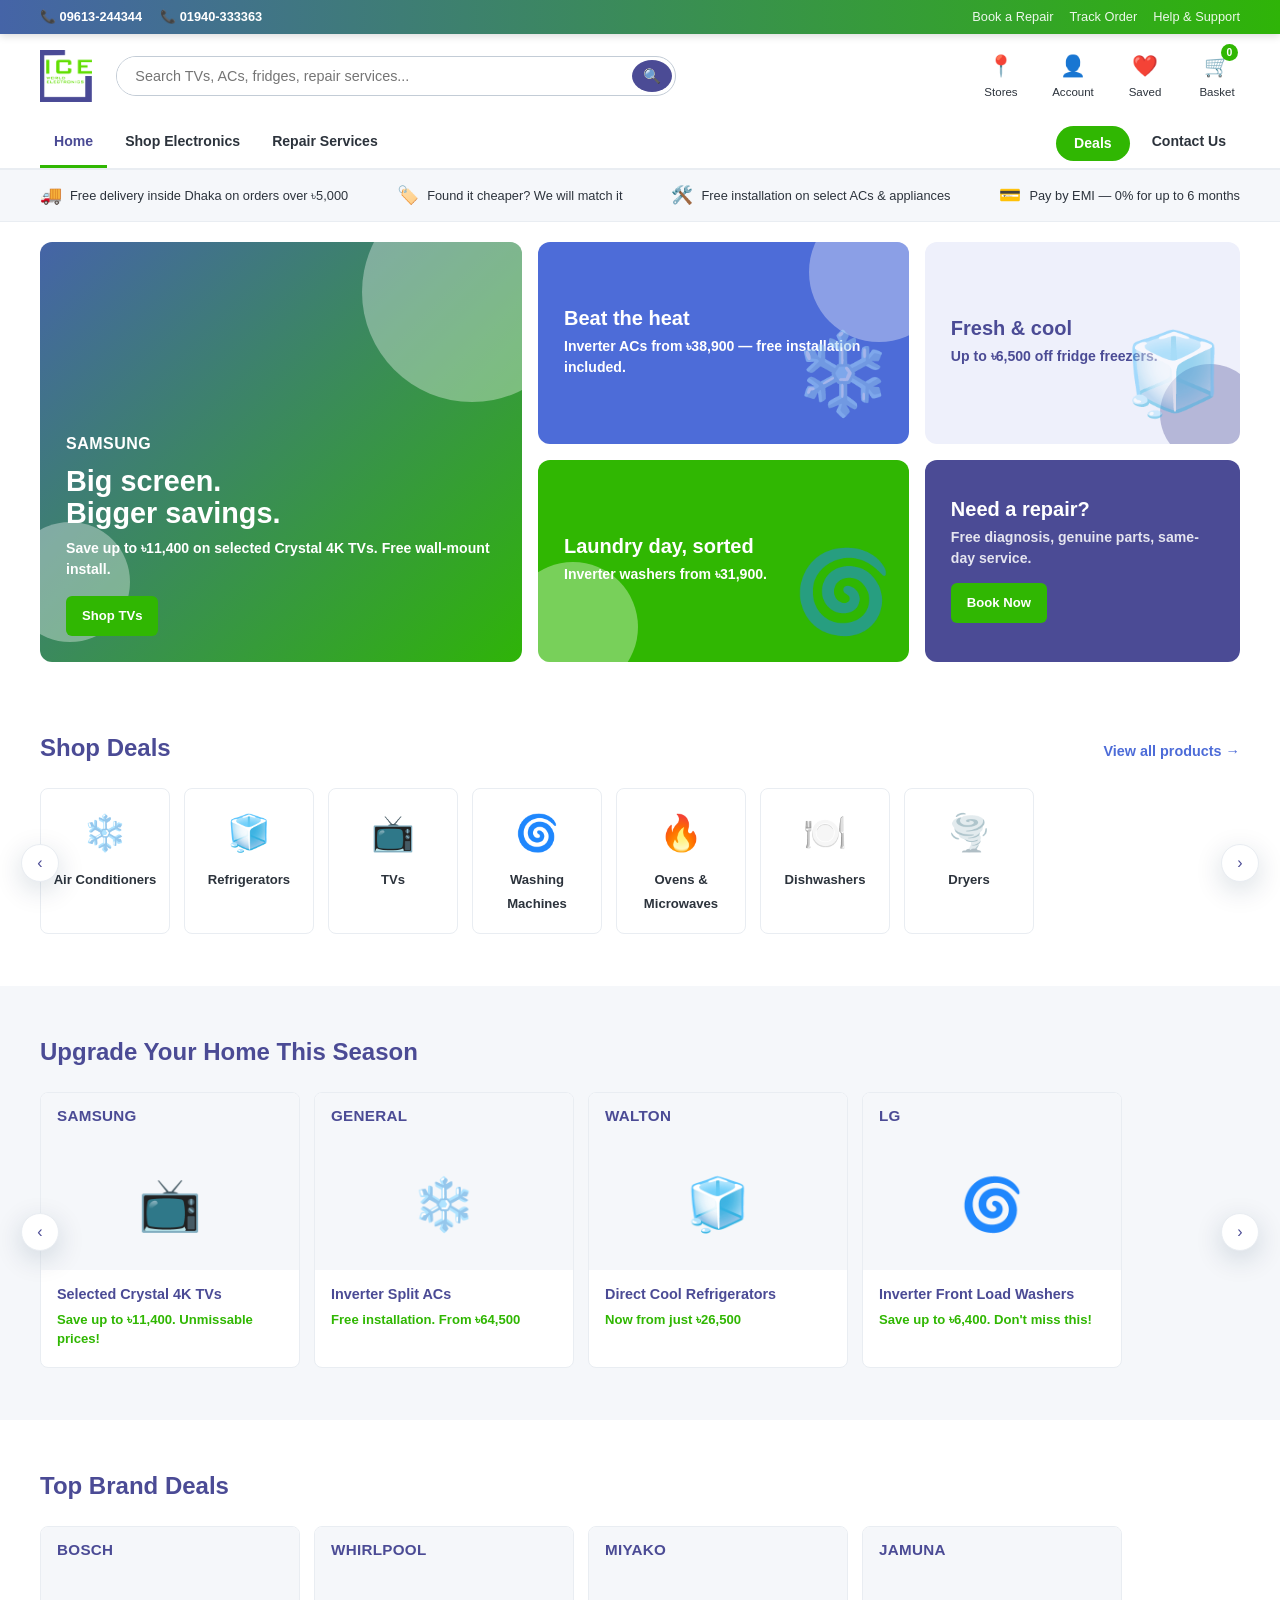
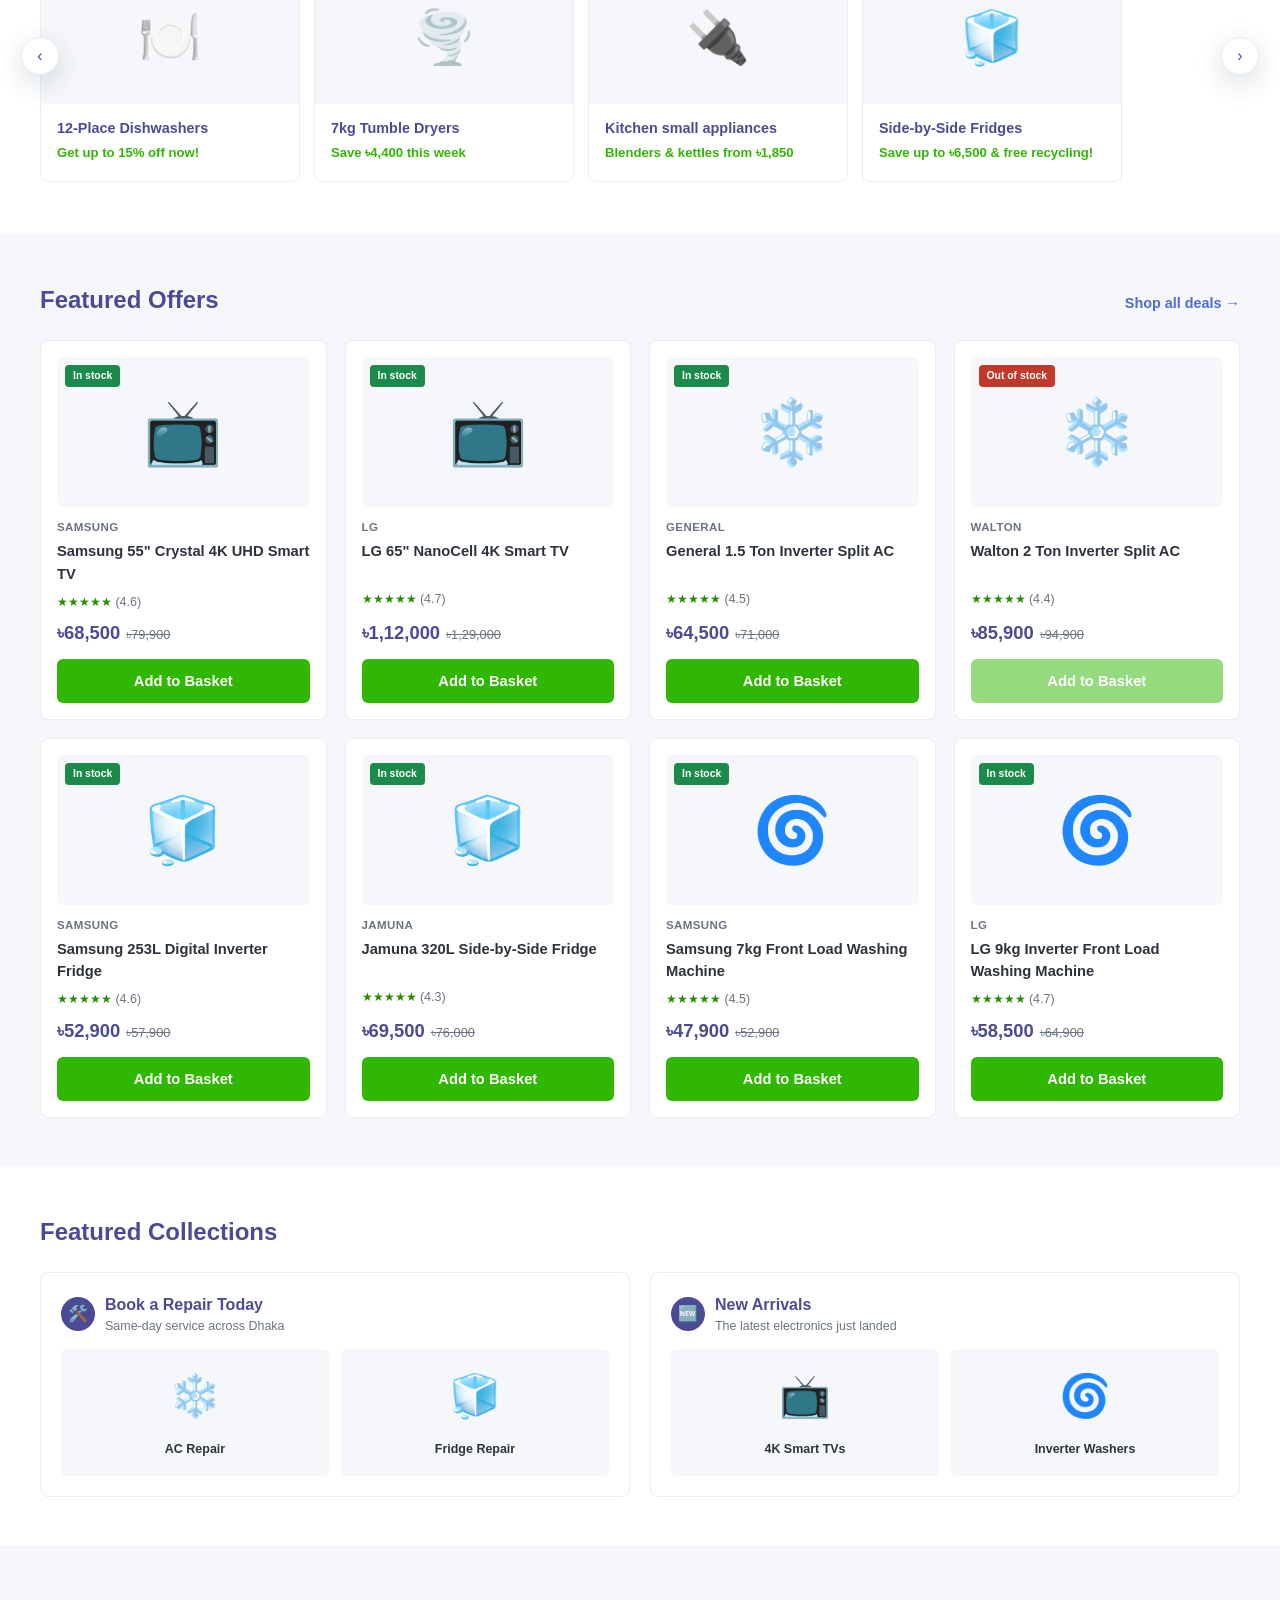
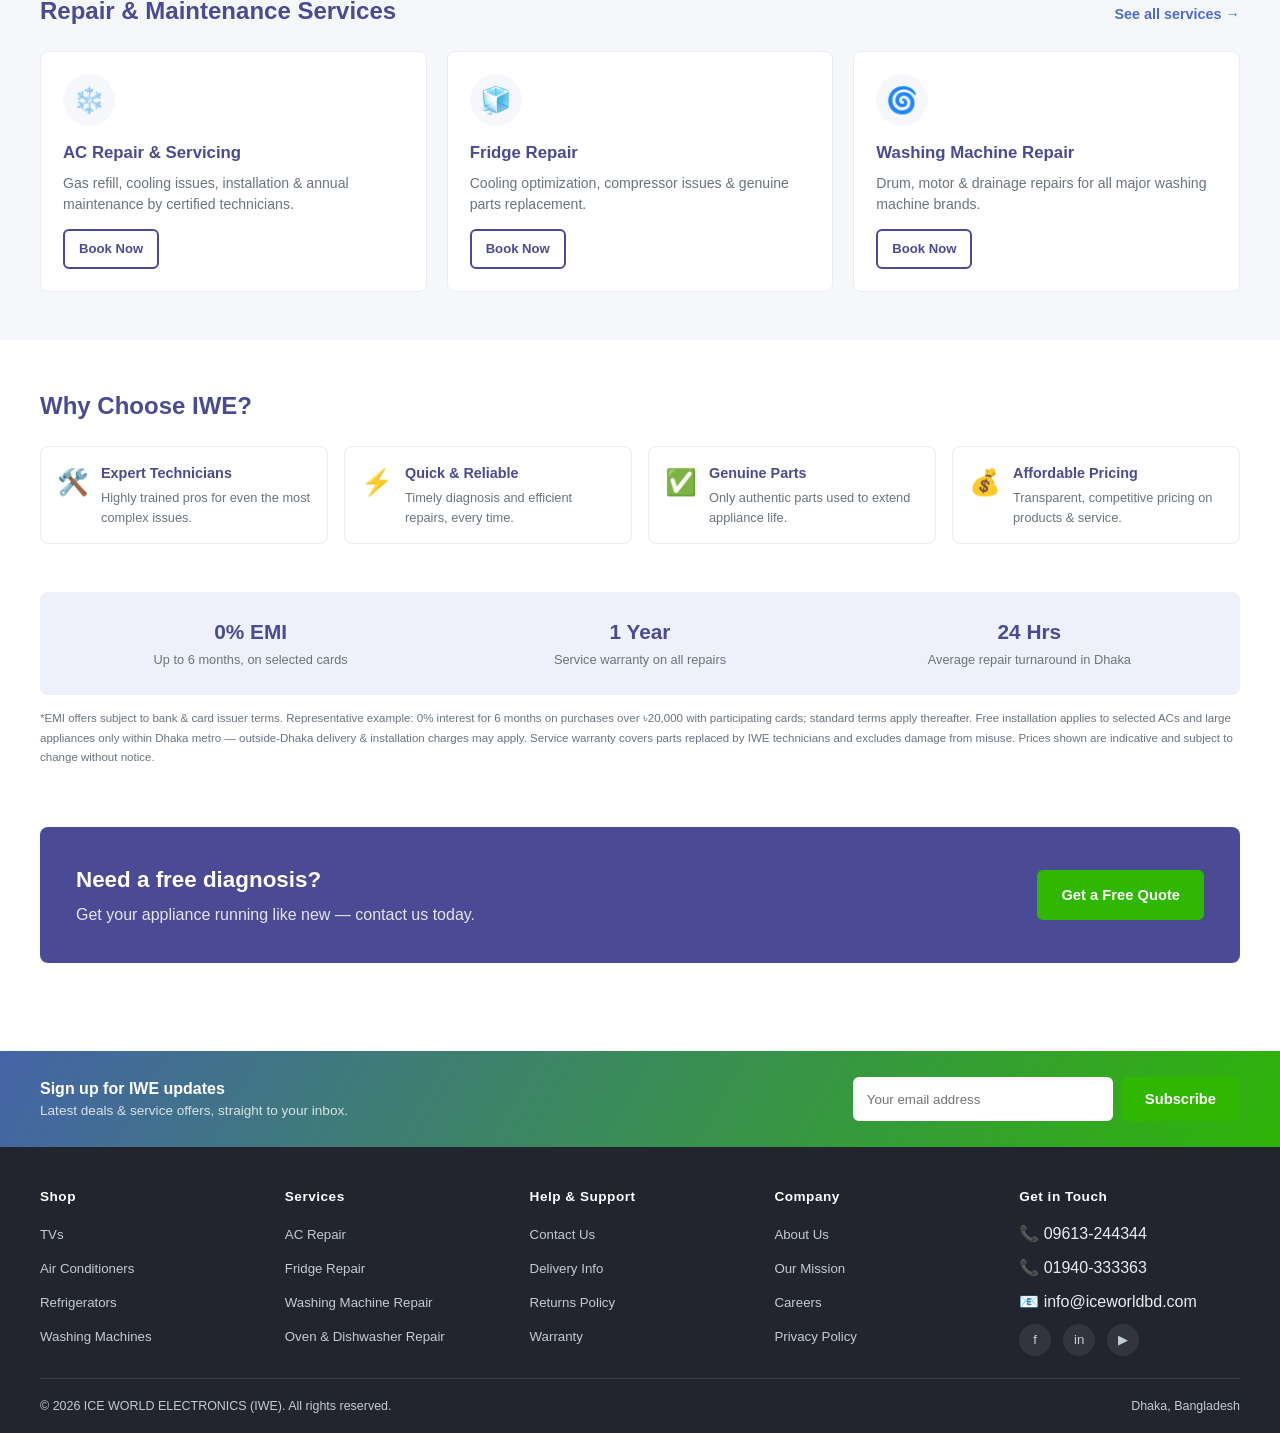
==== commit 0d88fadd: "Add files via upload" ====
--- a/index.html
+++ b/index.html
@@ -37,6 +37,7 @@
     <div class="header-actions">
       <a href="contact.html" class="action"><span class="icon">📍</span>Stores</a>
       <a href="contact.html" class="action"><span class="icon">👤</span>Account</a>
+      <a href="cart.html" class="action"><span class="icon">❤️</span>Saved</a>
       <a href="cart.html" class="action">
         <span class="icon">🛒</span>Basket
         <span class="cart-count">0</span>
@@ -45,11 +46,15 @@
   </div>
   <nav class="main-nav">
     <div class="container">
-      <a href="index.html" class="active">Home</a>
-      <a href="shop.html">Shop Electronics</a>
-      <a href="services.html">Repair Services</a>
-      <a href="shop.html">Deals</a>
-      <a href="contact.html">Contact Us</a>
+      <div class="nav-left">
+        <a href="index.html" class="active">Home</a>
+        <a href="shop.html">Shop Electronics</a>
+        <a href="services.html">Repair Services</a>
+      </div>
+      <div class="nav-right">
+        <a href="shop.html" class="nav-pill">Deals</a>
+        <a href="contact.html">Contact Us</a>
+      </div>
     </div>
     <button class="nav-toggle">☰</button>
   </nav>
--- a/style.css
+++ b/style.css
@@ -45,12 +45,12 @@
 .container{max-width:var(--maxw);margin:0 auto;padding:0 20px;}
 
 /* ---------- Top utility bar ---------- */
-.topbar{background:var(--navy-dark);color:var(--grey-200);font-size:.8rem;}
+.topbar{background:linear-gradient(90deg,var(--grad-start),var(--grad-end));color:#fff;font-size:.8rem;box-shadow:0 2px 8px rgba(0,0,0,.15);position:relative;z-index:101;}
 .topbar .container{display:flex;justify-content:space-between;align-items:center;height:34px;}
 .topbar-left{display:flex;gap:18px;}
-.topbar-left span,.topbar-left a{display:flex;align-items:center;gap:6px;color:var(--grey-200);}
+.topbar-left span,.topbar-left a{display:flex;align-items:center;gap:6px;color:#fff;font-weight:600;}
 .topbar-right{display:flex;gap:16px;}
-.topbar-right a{color:var(--grey-200);opacity:.85;}
+.topbar-right a{color:#fff;opacity:.9;}
 .topbar-right a:hover{opacity:1;text-decoration:underline;}
 
 /* ---------- Header ---------- */
@@ -79,10 +79,13 @@
 
 /* ---------- Nav ---------- */
 .main-nav{background:var(--white);border-bottom:1px solid var(--grey-200);}
-.main-nav .container{display:flex;align-items:center;gap:4px;}
+.main-nav .container{display:flex;align-items:center;justify-content:space-between;}
+.nav-left,.nav-right{display:flex;align-items:center;gap:4px;}
 .main-nav a{display:block;padding:13px 14px;color:var(--grey-800);font-size:.88rem;font-weight:600;border-bottom:3px solid transparent;}
 .main-nav a:hover,.main-nav a.active{color:var(--navy);border-bottom-color:var(--amber);}
 .main-nav .nav-toggle{display:none;background:none;border:0;color:var(--navy);font-size:1.4rem;padding:12px 16px;}
+.nav-pill{background:var(--green);color:#fff !important;border-radius:20px;padding:7px 18px !important;font-weight:800 !important;border-bottom:none !important;margin:0 4px;}
+.nav-pill:hover{background:var(--amber-dark);color:#fff !important;}
 
 /* ---------- Utility strip ---------- */
 .utility-strip{background:var(--grey-100);border-bottom:1px solid var(--grey-200);}
@@ -312,8 +315,10 @@
   .topbar .topbar-left span:nth-child(2){display:none;}
   .search-bar{display:none;}
   .header-main{flex-wrap:wrap;}
-  .main-nav .container{flex-wrap:wrap;height:auto;display:none;flex-direction:column;}
+  .main-nav .container{flex-wrap:wrap;height:auto;display:none;flex-direction:column;align-items:flex-start;}
   .main-nav.open .container{display:flex;}
+  .nav-left,.nav-right{flex-direction:column;align-items:flex-start;width:100%;gap:0;}
+  .nav-pill{margin:6px 0;}
   .main-nav .nav-toggle{display:block;position:absolute;right:16px;top:8px;}
   .main-nav{position:relative;}
   .utility-strip .u-item:nth-child(n+3){display:none;}
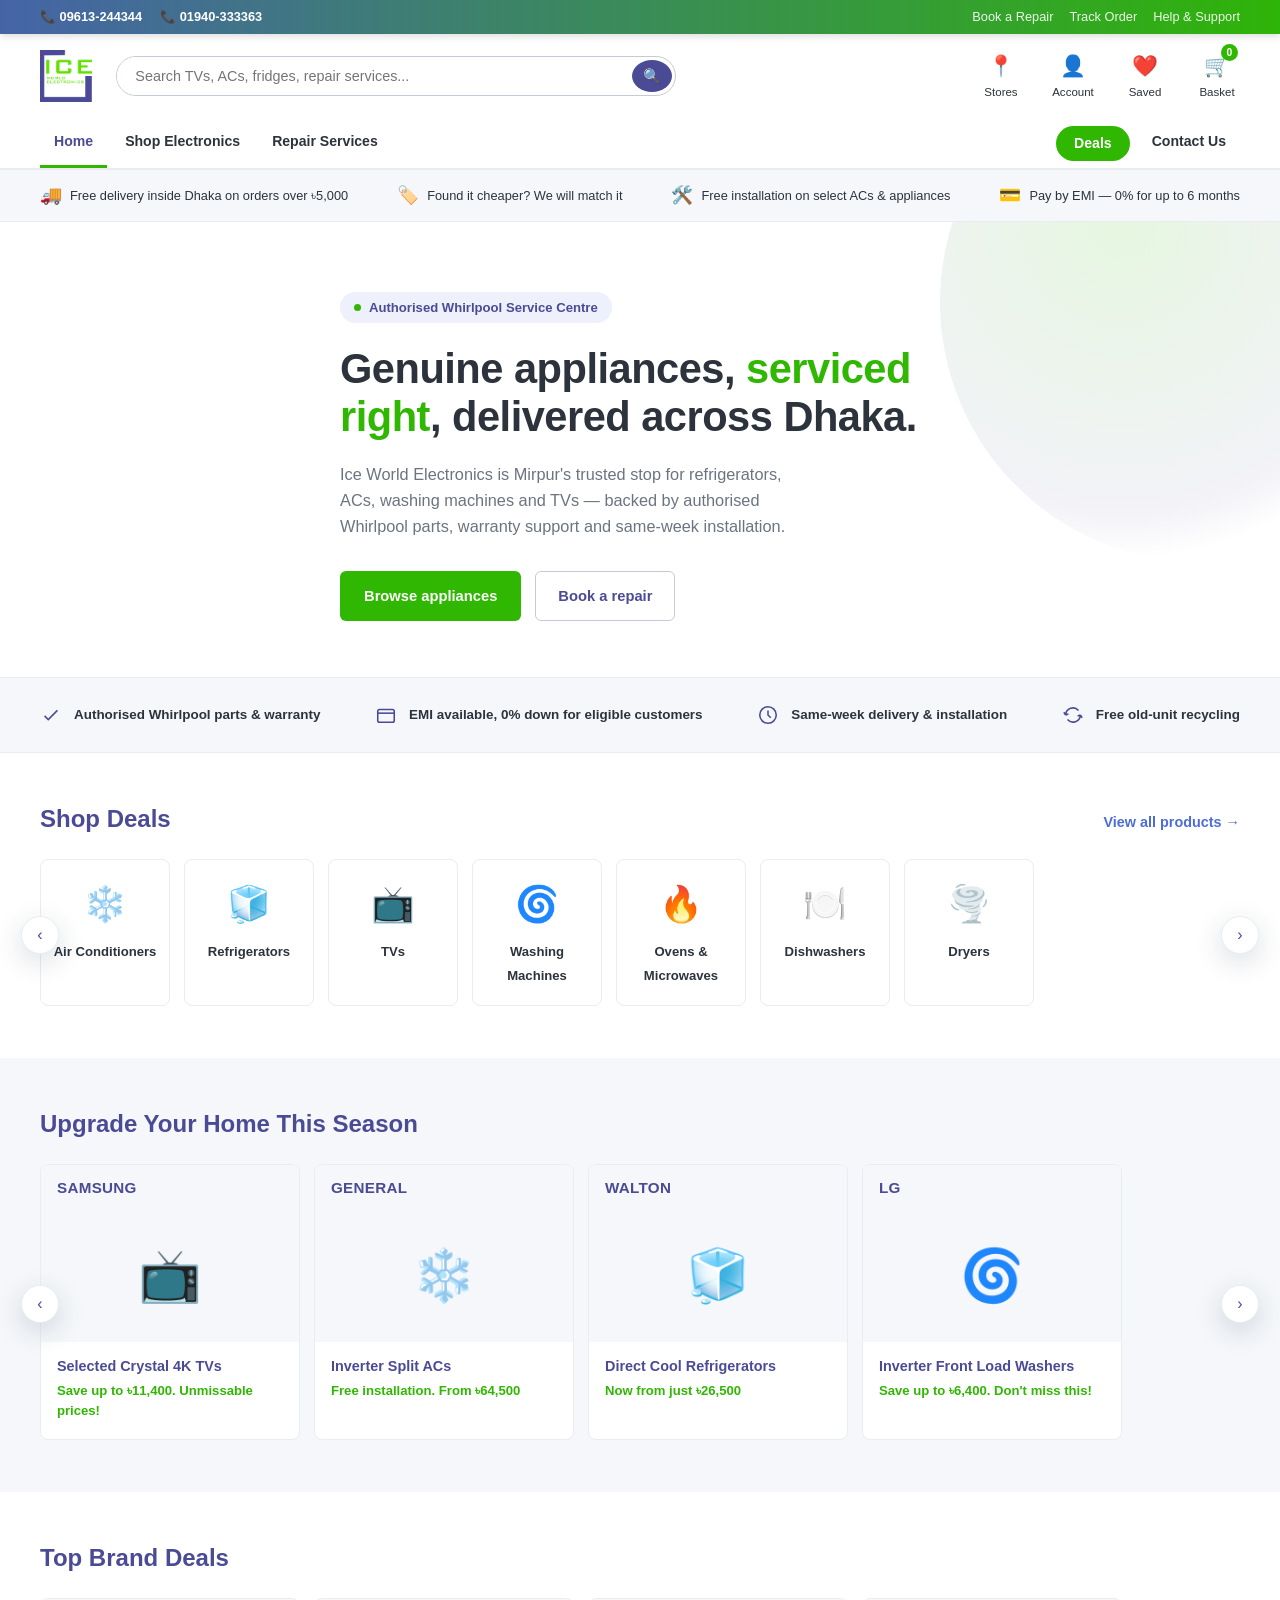
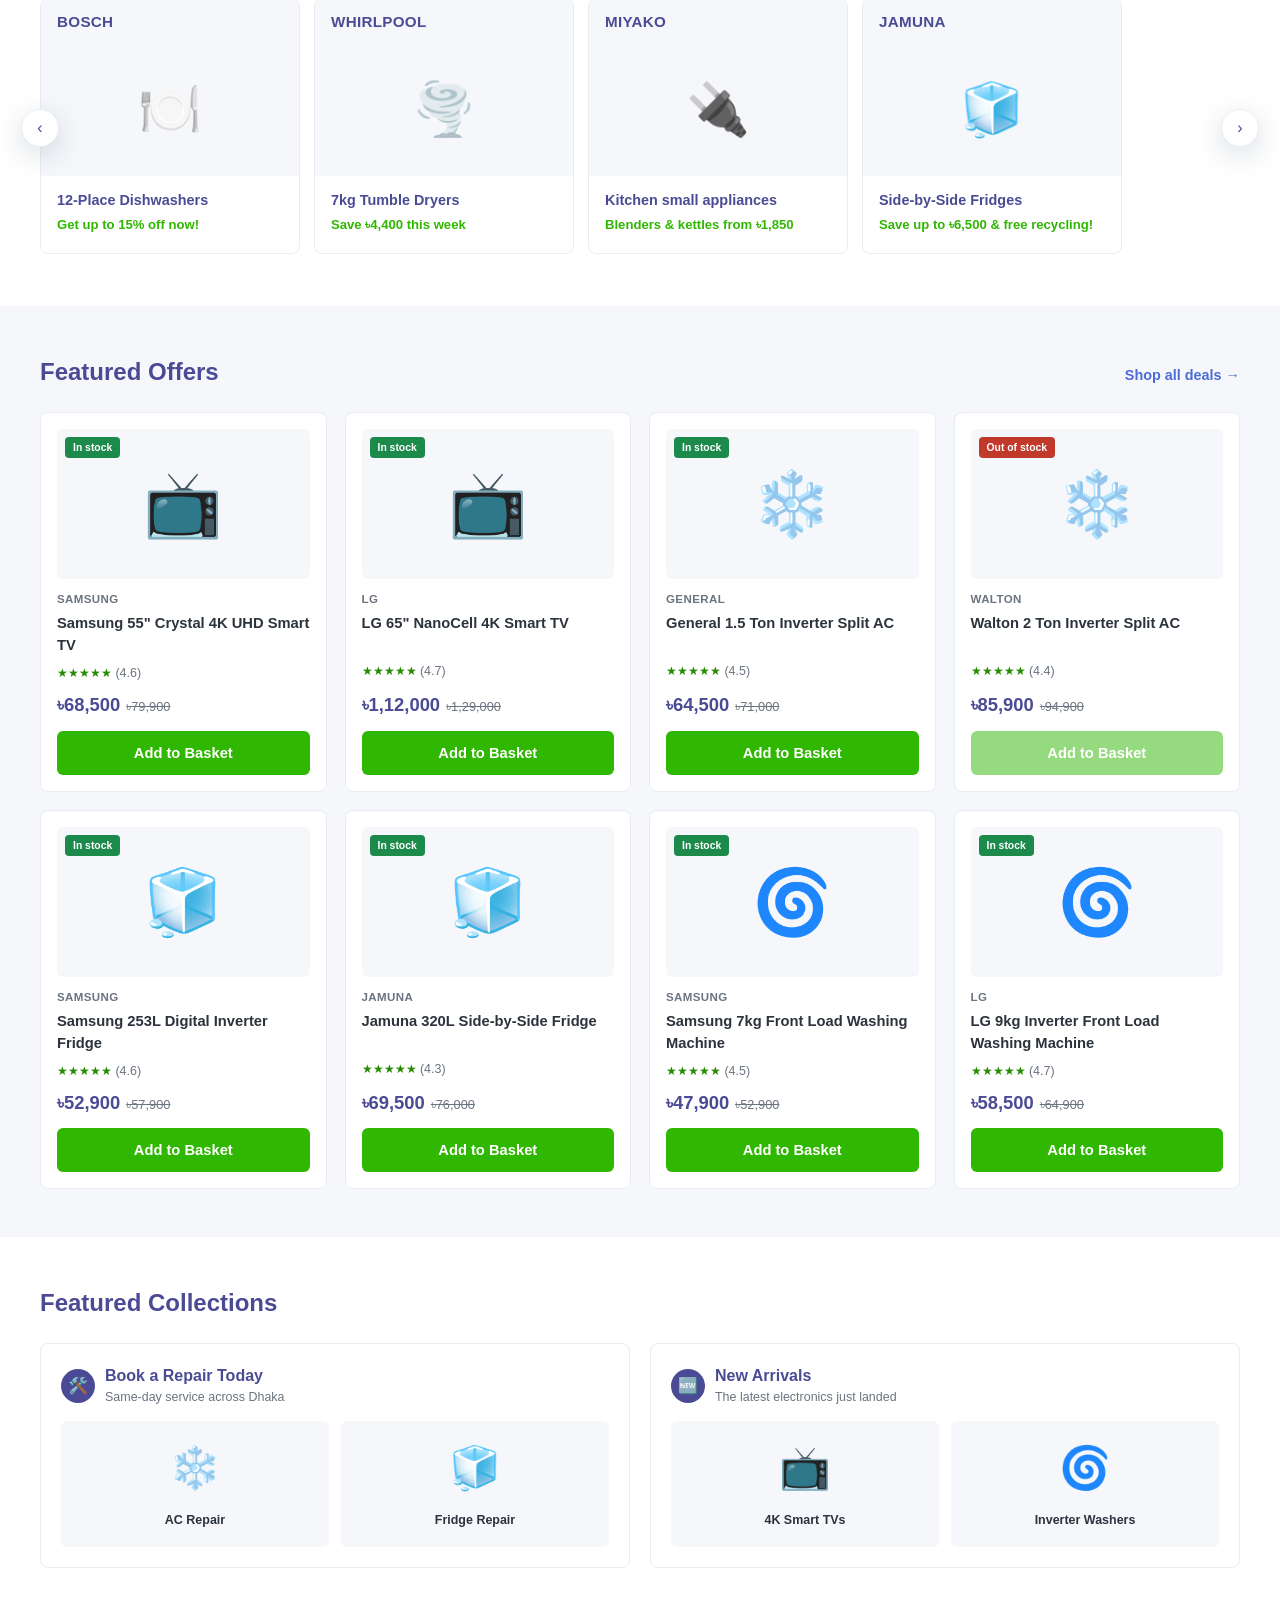
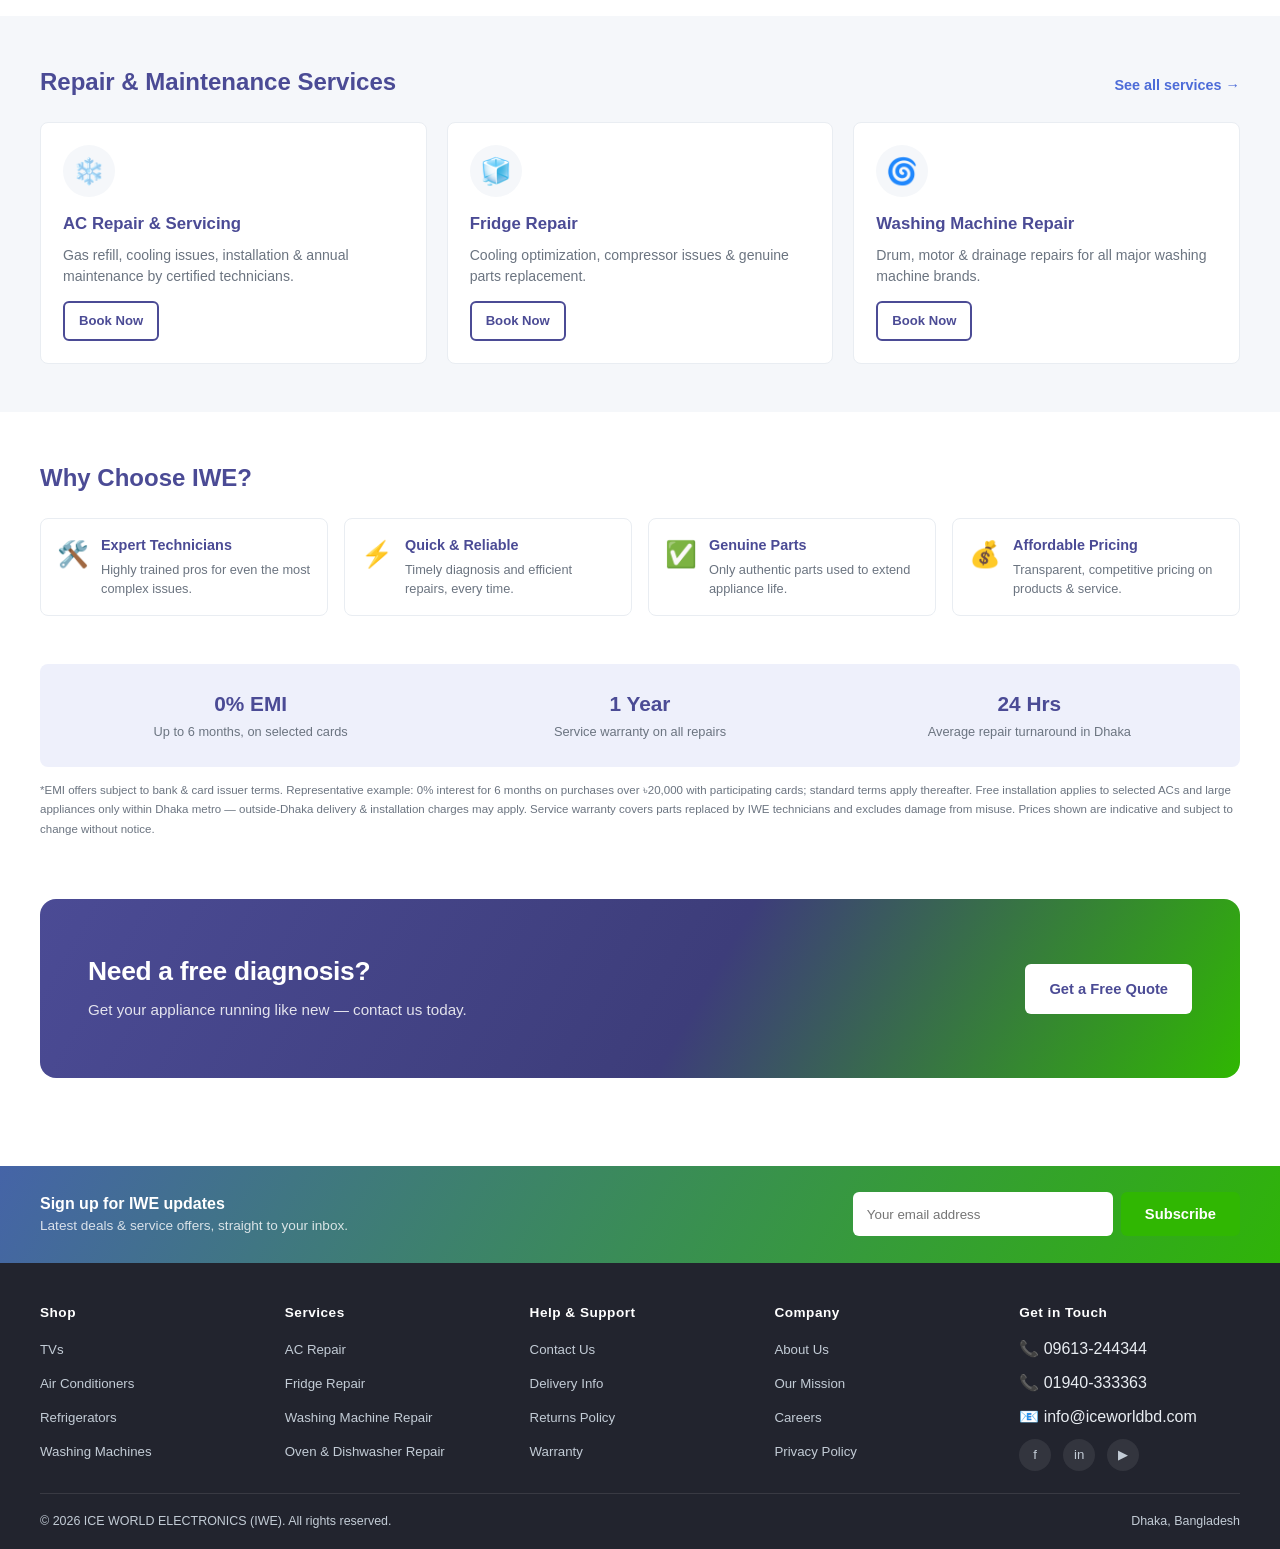
==== commit 9e5129f2: "Add files via upload" ====
--- a/index.html
+++ b/index.html
@@ -72,42 +72,38 @@
 
 <!-- Hero -->
 <section class="hero">
-  <div class="container">
-    <div class="hero-grid">
-      <div class="htile big" style="background:linear-gradient(135deg,var(--grad-start),var(--grad-end));color:#fff;">
-        <div class="dot" style="width:220px;height:220px;background:#ffffff;top:-60px;right:-60px;"></div>
-        <div class="dot" style="width:120px;height:120px;background:#ffffff;bottom:20px;left:-30px;"></div>
-        <span class="brand-tag">SAMSUNG</span>
-        <h2>Big screen.<br>Bigger savings.</h2>
-        <p>Save up to ৳11,400 on selected Crystal 4K TVs. Free wall-mount install.</p>
-        <div style="margin-top:16px;"><a href="shop.html?cat=tv" class="btn btn-primary btn-sm">Shop TVs</a></div>
-      </div>
-      <div class="htile" style="background:var(--blue);color:#fff;">
-        <div class="dot" style="width:140px;height:140px;background:#ffffff;top:-40px;right:-40px;"></div>
-        <h3>Beat the heat</h3>
-        <p>Inverter ACs from ৳38,900 — free installation included.</p>
-        <span class="icon-lg">❄️</span>
-      </div>
-      <div class="htile" style="background:#eef0fb;">
-        <div class="dot" style="width:100px;height:100px;background:var(--navy);bottom:-20px;right:-20px;"></div>
-        <h3>Fresh &amp; cool</h3>
-        <p>Up to ৳6,500 off fridge freezers.</p>
-        <span class="icon-lg">🧊</span>
-      </div>
-      <div class="htile" style="background:var(--green);color:#fff;">
-        <div class="dot" style="width:130px;height:130px;background:#ffffff;bottom:-30px;left:-30px;"></div>
-        <h3>Laundry day, sorted</h3>
-        <p>Inverter washers from ৳31,900.</p>
-        <span class="icon-lg">🌀</span>
-      </div>
-      <div class="htile" style="background:var(--navy);color:#fff;">
-        <h3>Need a repair?</h3>
-        <p style="opacity:.85;">Free diagnosis, genuine parts, same-day service.</p>
-        <div style="margin-top:14px;"><a href="services.html" class="btn btn-primary btn-sm">Book Now</a></div>
-      </div>
-    </div>
-  </div>
-</section>
+  <div class="container hero-inner">
+    <div class="eyebrow"><span class="dot"></span>Authorised Whirlpool Service Centre</div>
+    <h1>Genuine appliances, <em>serviced right</em>, delivered across Dhaka.</h1>
+    <p class="lead">Ice World Electronics is Mirpur's trusted stop for refrigerators, ACs, washing machines and TVs — backed by authorised Whirlpool parts, warranty support and same-week installation.</p>
+    <div class="hero-actions">
+      <a href="shop.html" class="btn btn-primary">Browse appliances</a>
+      <a href="services.html" class="btn btn-secondary">Book a repair</a>
+    </div>
+  </div>
+</section>
+
+<!-- Trust strip -->
+<div class="trust-strip">
+  <div class="container trust-row">
+    <div class="trust-item">
+      <svg viewBox="0 0 24 24" fill="none" stroke="currentColor" stroke-width="1.7"><path d="M5 13l4 4L19 7"/></svg>
+      <span>Authorised Whirlpool parts &amp; warranty</span>
+    </div>
+    <div class="trust-item">
+      <svg viewBox="0 0 24 24" fill="none" stroke="currentColor" stroke-width="1.7"><rect x="3" y="6" width="18" height="14" rx="2"/><path d="M3 10h18"/></svg>
+      <span>EMI available, 0% down for eligible customers</span>
+    </div>
+    <div class="trust-item">
+      <svg viewBox="0 0 24 24" fill="none" stroke="currentColor" stroke-width="1.7"><circle cx="12" cy="12" r="9"/><path d="M12 7v5l3 3"/></svg>
+      <span>Same-week delivery &amp; installation</span>
+    </div>
+    <div class="trust-item">
+      <svg viewBox="0 0 24 24" fill="none" stroke="currentColor" stroke-width="1.7"><path d="M4 12a8 8 0 0 1 14-5M4 12l-2-3m2 3l3-1"/><path d="M20 12a8 8 0 0 1-14 5M20 12l2 3m-2-3l-3 1"/></svg>
+      <span>Free old-unit recycling</span>
+    </div>
+  </div>
+</div>
 
 <!-- Shop by category (carousel) -->
 <section class="section">
--- a/style.css
+++ b/style.css
@@ -102,22 +102,29 @@
 .btn-block{width:100%;}
 .btn-sm{padding:8px 14px;font-size:.82rem;}
 
-/* ---------- Hero (minimal tile grid, Currys-style) ---------- */
-.hero{padding:20px 0;}
-.hero-grid{display:grid;grid-template-columns:1.3fr 1fr 0.85fr;grid-template-rows:1fr 1fr;gap:16px;height:420px;}
-.htile{
-  border-radius:12px;padding:26px;position:relative;overflow:hidden;
-  display:flex;flex-direction:column;justify-content:center;
-  color:var(--navy);
-}
-.htile.big{grid-row:1 / 3;justify-content:flex-end;}
-.htile .dot{position:absolute;border-radius:50%;opacity:.35;}
-.htile h2{margin:0 0 8px;font-size:1.8rem;line-height:1.1;}
-.htile h3{margin:0 0 6px;font-size:1.25rem;line-height:1.15;}
-.htile p{margin:0;font-size:.88rem;font-weight:600;}
-.htile .brand-tag{position:relative;z-index:1;font-weight:800;font-size:1rem;margin-bottom:10px;letter-spacing:.5px;}
-.htile .icon-lg{position:absolute;right:16px;bottom:10px;font-size:5rem;opacity:.5;}
-.htile *{position:relative;z-index:1;}
+/* ---------- Hero (text hero, Whirlpool-service style) ---------- */
+.hero{padding:70px 0 56px;position:relative;overflow:hidden;}
+.hero::before{
+  content:"";position:absolute;top:-180px;right:-180px;width:520px;height:520px;border-radius:50%;
+  background:radial-gradient(circle at 35% 35%,rgba(48,183,2,.12),rgba(75,75,149,.07) 60%,transparent 70%);
+  z-index:0;
+}
+.hero-inner{position:relative;z-index:1;max-width:640px;}
+.eyebrow{display:inline-flex;align-items:center;gap:8px;font-size:.82rem;font-weight:700;color:var(--navy);background:#eef0fb;padding:6px 14px;border-radius:999px;margin-bottom:22px;}
+.eyebrow .dot{width:7px;height:7px;border-radius:50%;background:var(--green);flex-shrink:0;}
+.hero h1{font-size:2.6rem;font-weight:800;line-height:1.15;letter-spacing:-.5px;margin:0 0 20px;color:var(--grey-800);}
+.hero h1 em{font-style:normal;color:var(--green);}
+.hero .lead{font-size:1.02rem;line-height:1.6;color:var(--grey-600);margin:0 0 32px;max-width:480px;}
+.hero-actions{display:flex;gap:14px;flex-wrap:wrap;}
+.btn-secondary{background:transparent;color:var(--navy);border:1.5px solid var(--grey-400);}
+.btn-secondary:hover{background:var(--grey-100);}
+
+/* ---------- Trust strip (below hero) ---------- */
+.trust-strip{background:var(--grey-100);border-top:1px solid var(--grey-200);border-bottom:1px solid var(--grey-200);padding:26px 0;}
+.trust-row{display:flex;justify-content:space-between;align-items:center;flex-wrap:wrap;gap:20px;}
+.trust-item{display:flex;align-items:center;gap:12px;}
+.trust-item svg{width:22px;height:22px;color:var(--navy);flex-shrink:0;}
+.trust-item span{font-size:.84rem;font-weight:600;color:var(--grey-800);}
 .hero-note{font-size:.72rem;color:var(--grey-600);border:1px solid var(--grey-200);border-radius:8px;padding:10px 16px;margin-top:16px;}
 
 /* ---------- Section headings ---------- */
@@ -238,9 +245,15 @@
 .testimonial-card .who{font-size:.82rem;font-weight:700;color:var(--navy);}
 
 /* ---------- Quote / CTA band ---------- */
-.cta-band{background:var(--navy);color:#fff;border-radius:var(--radius);padding:36px;display:flex;align-items:center;justify-content:space-between;gap:20px;flex-wrap:wrap;}
-.cta-band h2{margin:0 0 6px;font-size:1.4rem;}
-.cta-band p{margin:0;opacity:.85;}
+.cta-band{
+  background:linear-gradient(120deg,var(--navy),#3d3d7a 55%,var(--green));
+  color:#fff;border-radius:16px;padding:56px 48px;position:relative;overflow:hidden;
+  display:flex;align-items:center;justify-content:space-between;gap:32px;flex-wrap:wrap;
+}
+.cta-band h2{margin:0 0 10px;font-size:1.65rem;font-weight:800;line-height:1.25;max-width:420px;letter-spacing:-.3px;}
+.cta-band p{margin:0;opacity:.85;font-size:.95rem;line-height:1.6;max-width:420px;}
+.cta-band .btn-primary{background:#fff;color:var(--navy);flex-shrink:0;}
+.cta-band .btn-primary:hover{background:var(--grey-100);}
 
 /* ---------- Forms ---------- */
 .form-card{background:#fff;border:1px solid var(--grey-200);border-radius:var(--radius);padding:26px;}
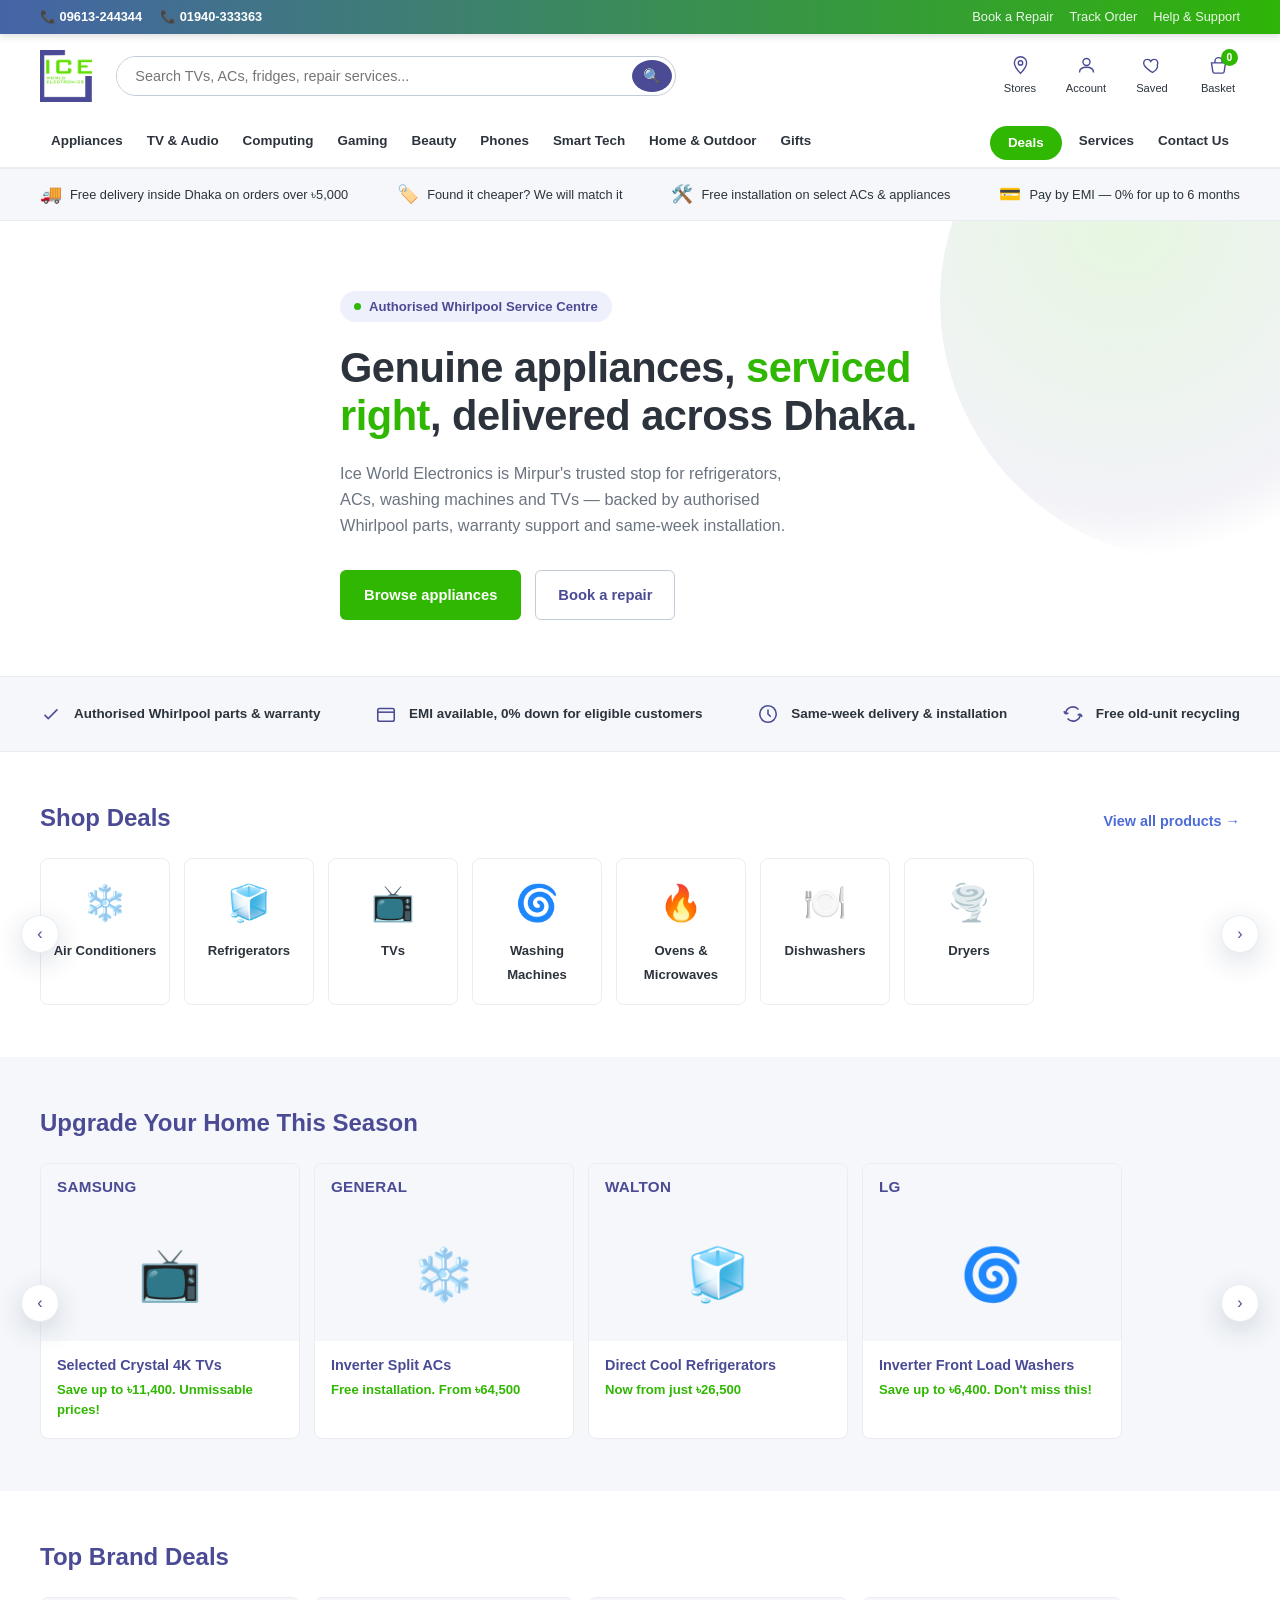
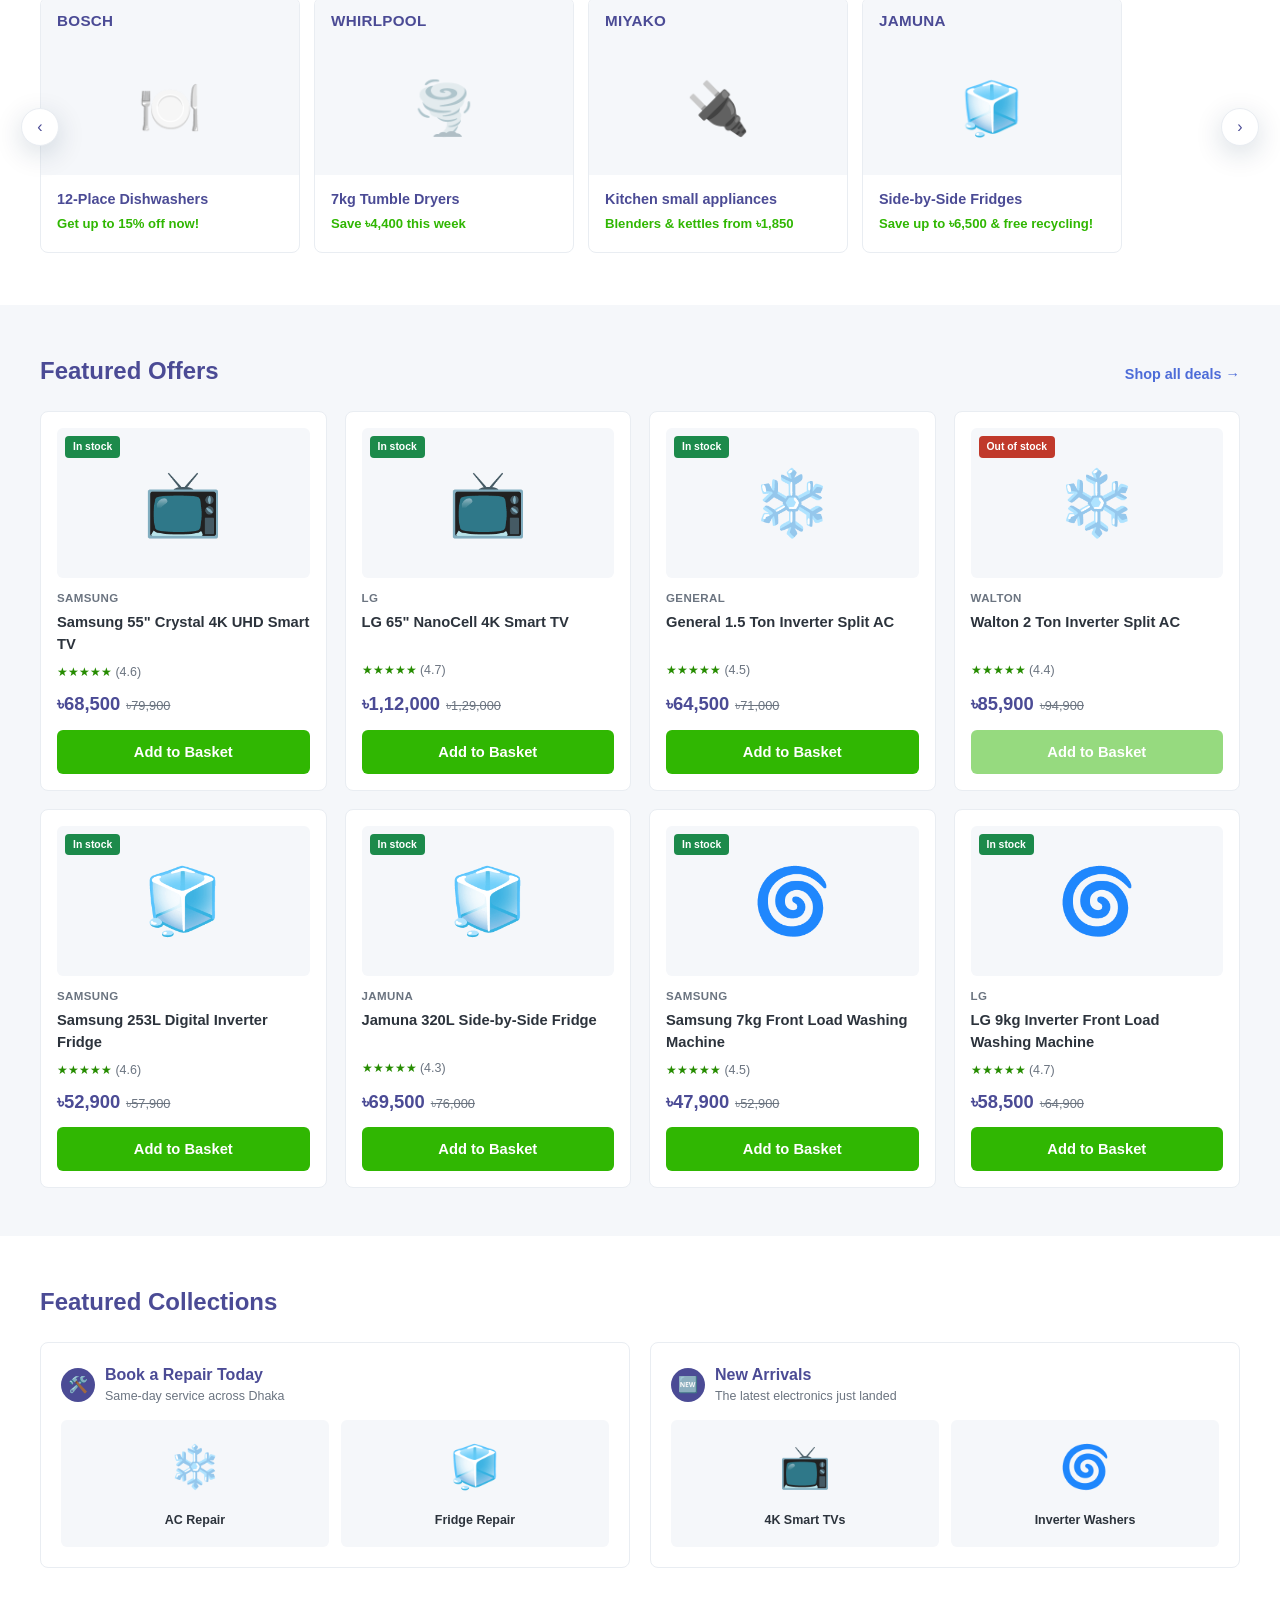
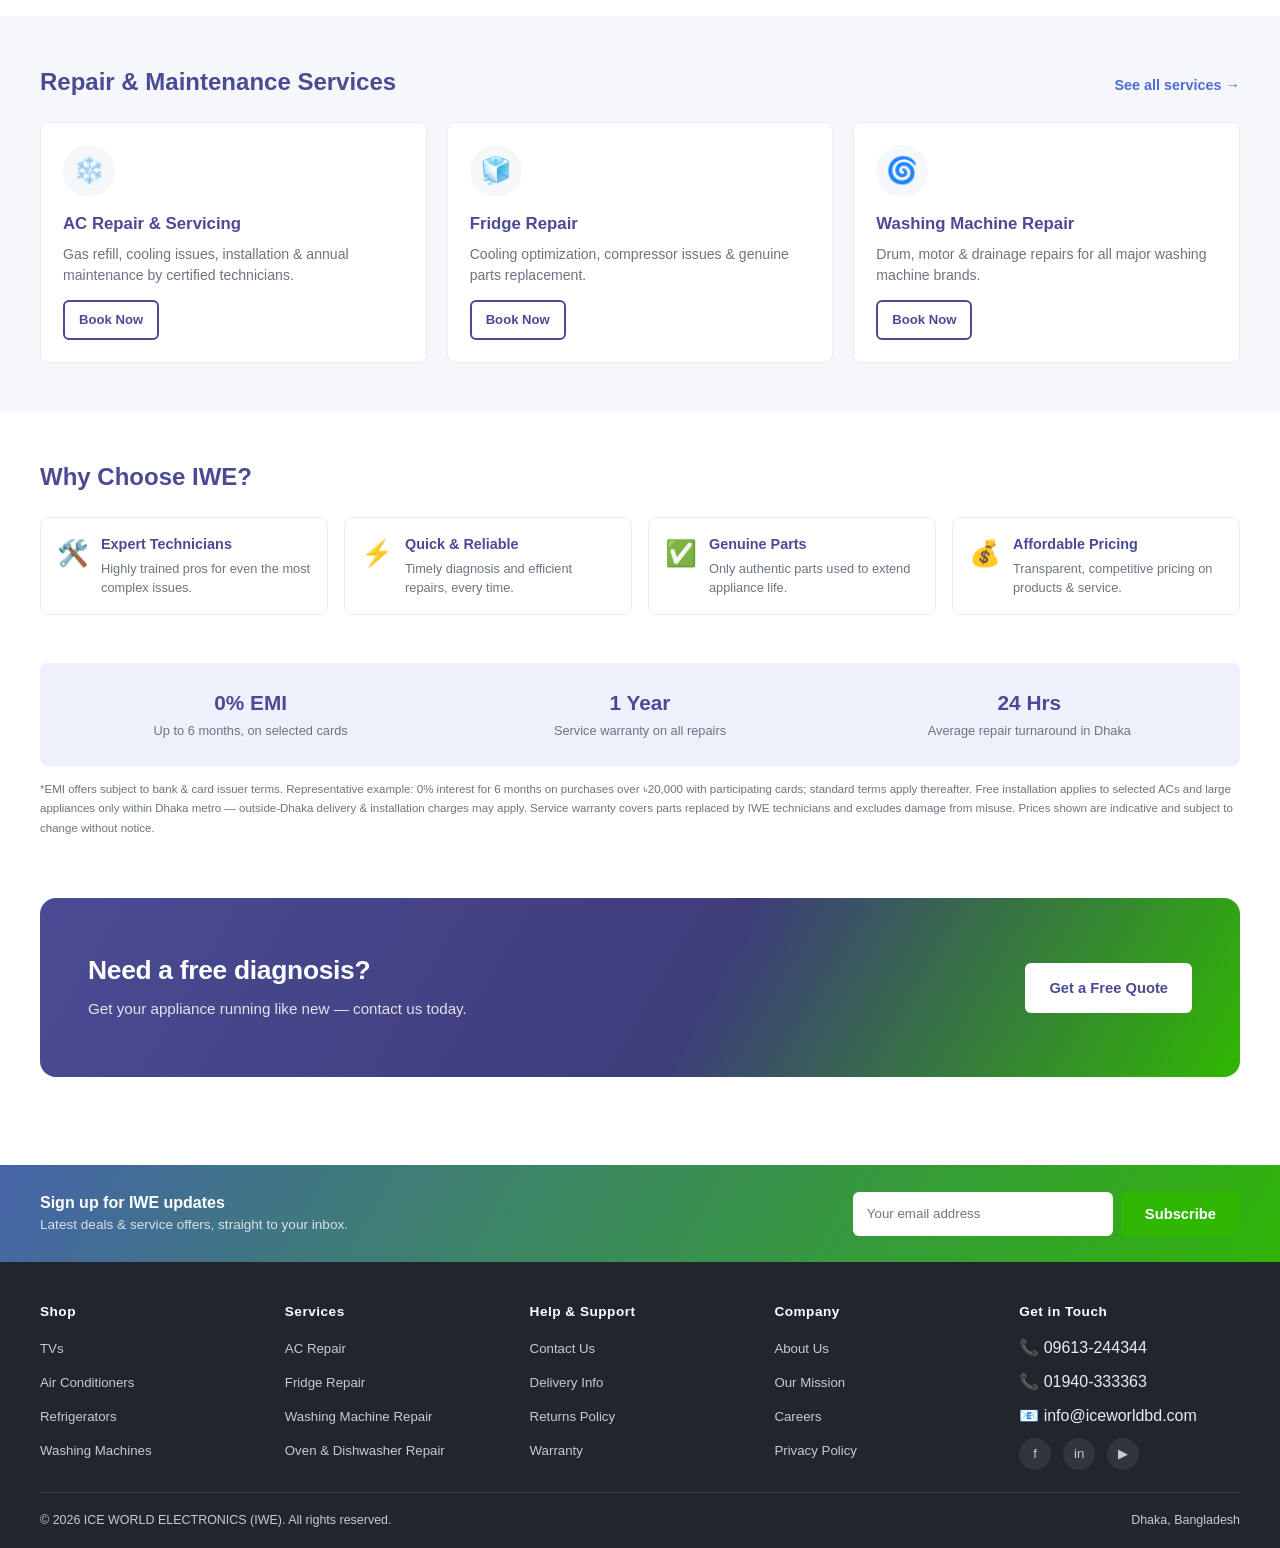
==== commit 2b5e459f: "Add files via upload" ====
--- a/index.html
+++ b/index.html
@@ -35,11 +35,21 @@
       <button type="submit">🔍</button>
     </form>
     <div class="header-actions">
-      <a href="contact.html" class="action"><span class="icon">📍</span>Stores</a>
-      <a href="contact.html" class="action"><span class="icon">👤</span>Account</a>
-      <a href="cart.html" class="action"><span class="icon">❤️</span>Saved</a>
+      <a href="contact.html" class="action">
+        <span class="icon"><svg viewBox="0 0 24 24" fill="none" stroke="currentColor" stroke-width="1.6"><path d="M12 21s7-7.5 7-12a7 7 0 1 0-14 0c0 4.5 7 12 7 12z"/><circle cx="12" cy="9" r="2.5"/></svg></span>
+        Stores
+      </a>
+      <a href="contact.html" class="action">
+        <span class="icon"><svg viewBox="0 0 24 24" fill="none" stroke="currentColor" stroke-width="1.6"><circle cx="12" cy="8" r="4"/><path d="M4 20c0-4 3.5-6 8-6s8 2 8 6"/></svg></span>
+        Account
+      </a>
       <a href="cart.html" class="action">
-        <span class="icon">🛒</span>Basket
+        <span class="icon"><svg viewBox="0 0 24 24" fill="none" stroke="currentColor" stroke-width="1.6"><path d="M12 20s-7-4.35-9.5-8.5C1 8.5 2.5 5 6 5c2 0 3.5 1.2 4 2.3.5-1.1 2-2.3 4-2.3 3.5 0 5 3.5 3.5 6.5C19 15.65 12 20 12 20z"/></svg></span>
+        Saved
+      </a>
+      <a href="cart.html" class="action">
+        <span class="icon"><svg viewBox="0 0 24 24" fill="none" stroke="currentColor" stroke-width="1.6"><path d="M4 9h16l-1.5 10a2 2 0 0 1-2 1.7H7.5a2 2 0 0 1-2-1.7L4 9z"/><path d="M8 9V7a4 4 0 0 1 8 0v2"/></svg></span>
+        Basket
         <span class="cart-count">0</span>
       </a>
     </div>
@@ -47,12 +57,19 @@
   <nav class="main-nav">
     <div class="container">
       <div class="nav-left">
-        <a href="index.html" class="active">Home</a>
-        <a href="shop.html">Shop Electronics</a>
-        <a href="services.html">Repair Services</a>
+        <a href="shop.html">Appliances</a>
+        <a href="shop.html?cat=tv">TV &amp; Audio</a>
+        <a href="shop.html">Computing</a>
+        <a href="shop.html">Gaming</a>
+        <a href="shop.html">Beauty</a>
+        <a href="shop.html">Phones</a>
+        <a href="shop.html">Smart Tech</a>
+        <a href="shop.html">Home &amp; Outdoor</a>
+        <a href="shop.html">Gifts</a>
       </div>
       <div class="nav-right">
         <a href="shop.html" class="nav-pill">Deals</a>
+        <a href="services.html">Services</a>
         <a href="contact.html">Contact Us</a>
       </div>
     </div>
--- a/style.css
+++ b/style.css
@@ -72,16 +72,18 @@
 .search-bar input{flex:1;border:0;padding:11px 18px;font-size:.9rem;outline:none;}
 .search-bar button{background:var(--navy);color:#fff;border:0;width:40px;margin:3px;border-radius:50%;font-size:.9rem;}
 
-.header-actions{display:flex;align-items:center;gap:26px;margin-left:auto;}
-.header-actions .action{display:flex;flex-direction:column;align-items:center;font-size:.72rem;color:var(--grey-800);position:relative;gap:3px;min-width:46px;}
-.header-actions .action .icon{font-size:1.3rem;}
+.header-actions{display:flex;align-items:center;gap:22px;margin-left:auto;}
+.header-actions .action{display:flex;flex-direction:column;align-items:center;font-size:.7rem;color:var(--grey-800);position:relative;gap:4px;min-width:44px;}
+.header-actions .action .icon{display:flex;color:var(--navy);}
+.header-actions .action .icon svg{width:21px;height:21px;}
+.header-actions .action:hover{color:var(--navy);}
 .cart-count{position:absolute;top:-6px;right:2px;background:var(--amber);color:#fff;font-size:.65rem;font-weight:700;border-radius:50%;width:17px;height:17px;display:flex;align-items:center;justify-content:center;}
 
 /* ---------- Nav ---------- */
 .main-nav{background:var(--white);border-bottom:1px solid var(--grey-200);}
 .main-nav .container{display:flex;align-items:center;justify-content:space-between;}
-.nav-left,.nav-right{display:flex;align-items:center;gap:4px;}
-.main-nav a{display:block;padding:13px 14px;color:var(--grey-800);font-size:.88rem;font-weight:600;border-bottom:3px solid transparent;}
+.nav-left,.nav-right{display:flex;align-items:center;gap:2px;flex-wrap:wrap;}
+.main-nav a{display:block;padding:13px 11px;color:var(--grey-800);font-size:.84rem;font-weight:600;border-bottom:3px solid transparent;white-space:nowrap;}
 .main-nav a:hover,.main-nav a.active{color:var(--navy);border-bottom-color:var(--amber);}
 .main-nav .nav-toggle{display:none;background:none;border:0;color:var(--navy);font-size:1.4rem;padding:12px 16px;}
 .nav-pill{background:var(--green);color:#fff !important;border-radius:20px;padding:7px 18px !important;font-weight:800 !important;border-bottom:none !important;margin:0 4px;}
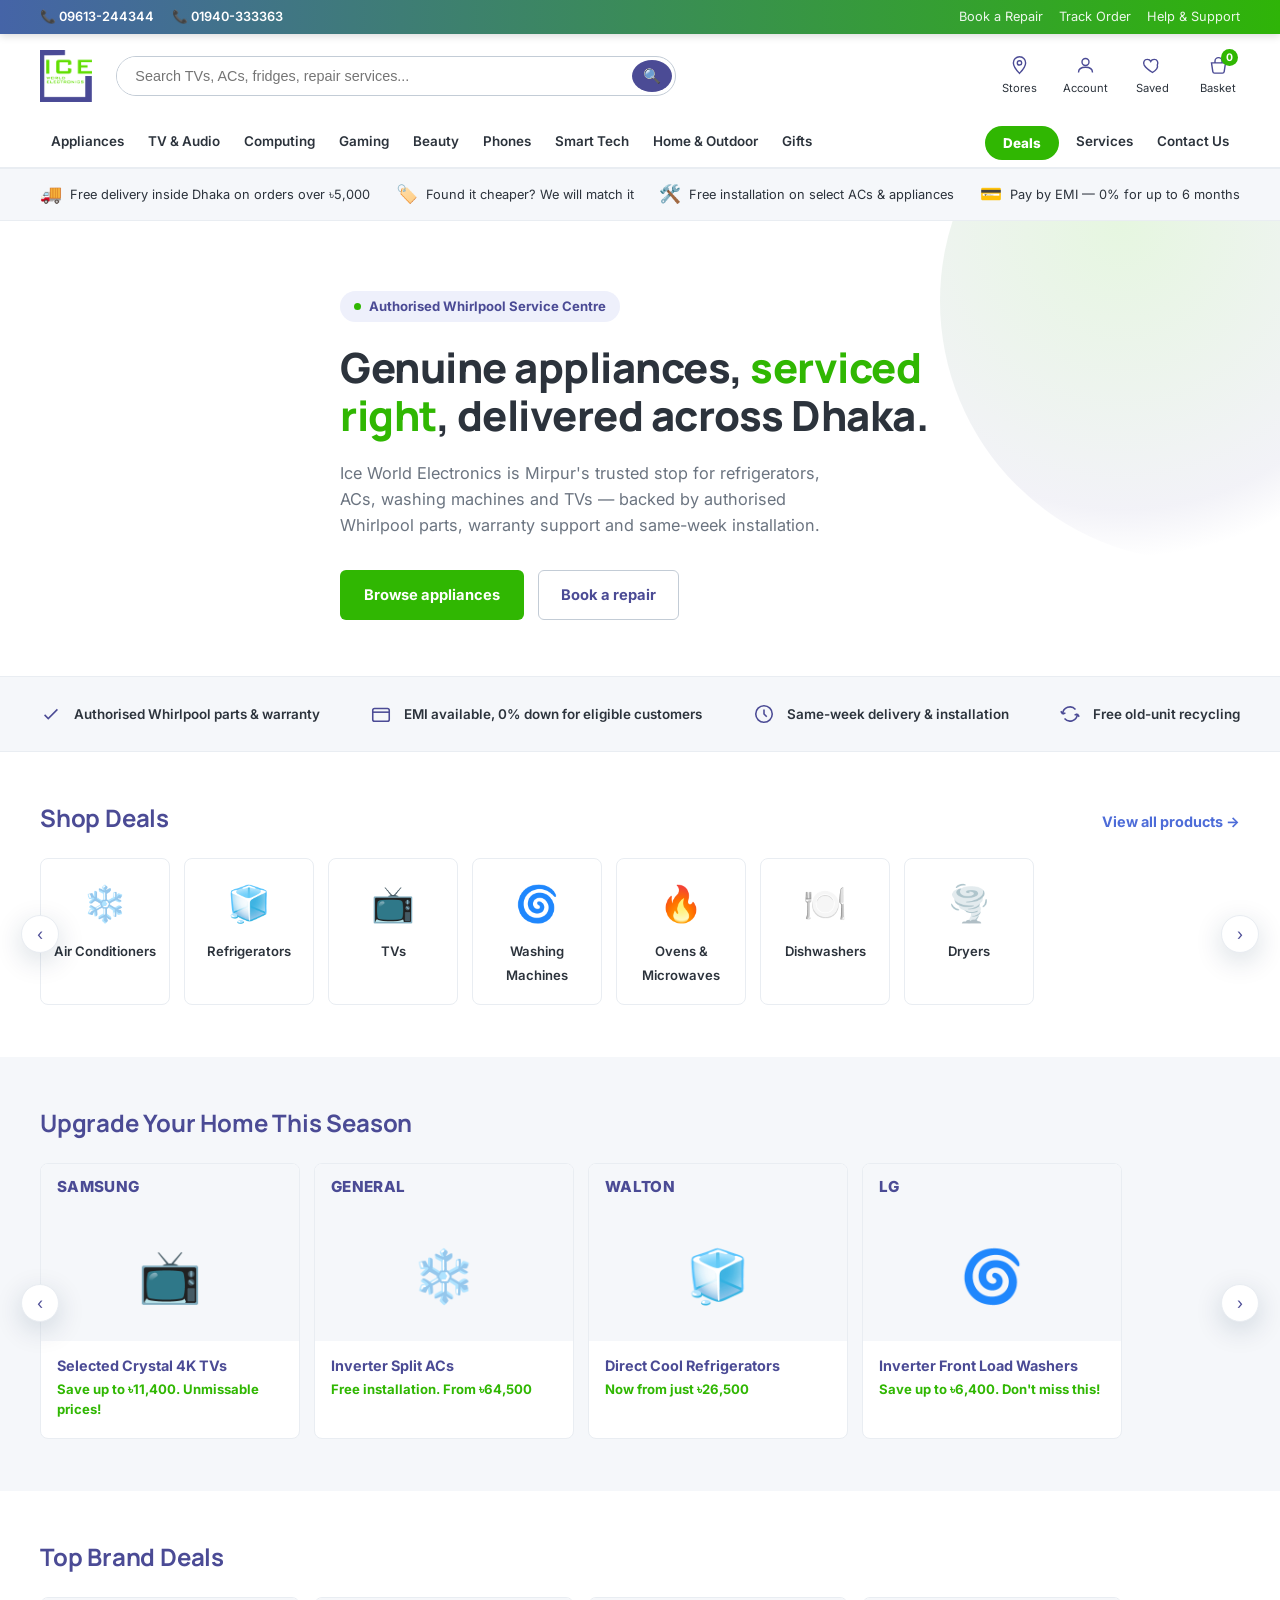
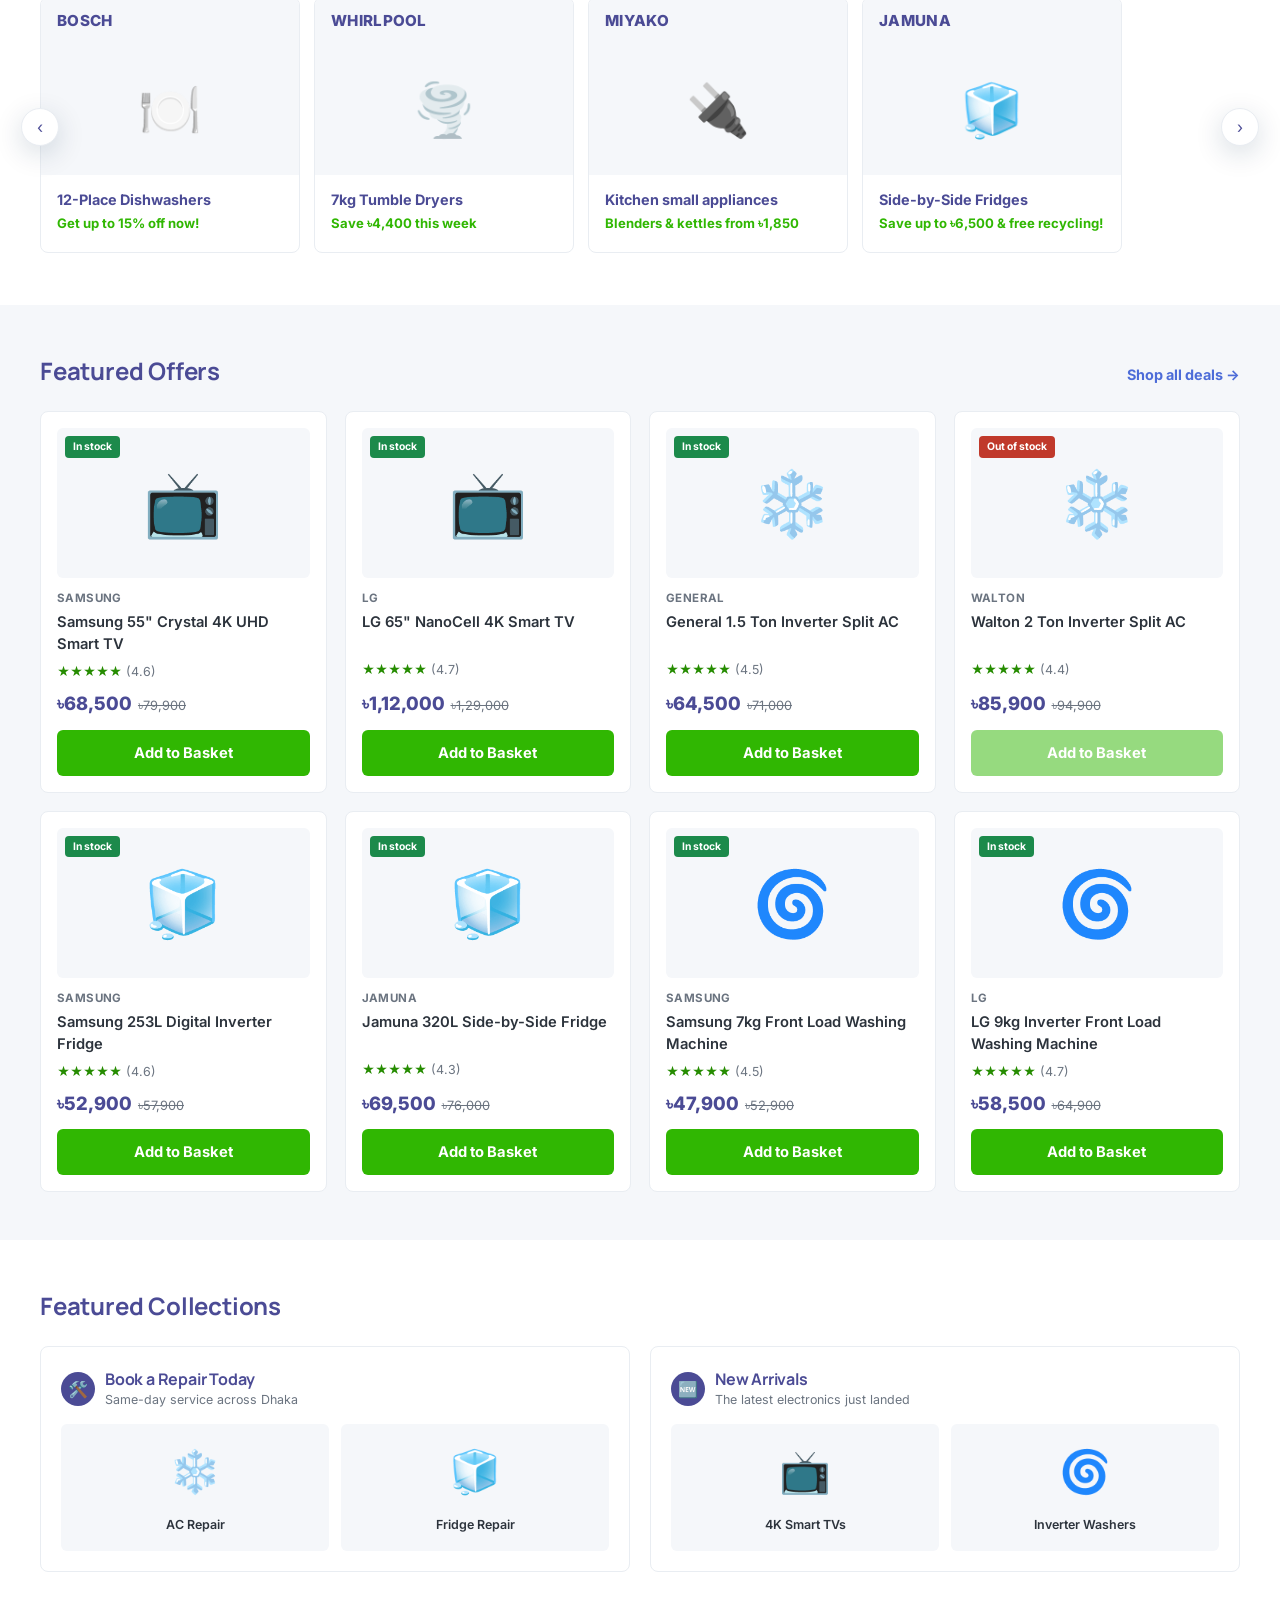
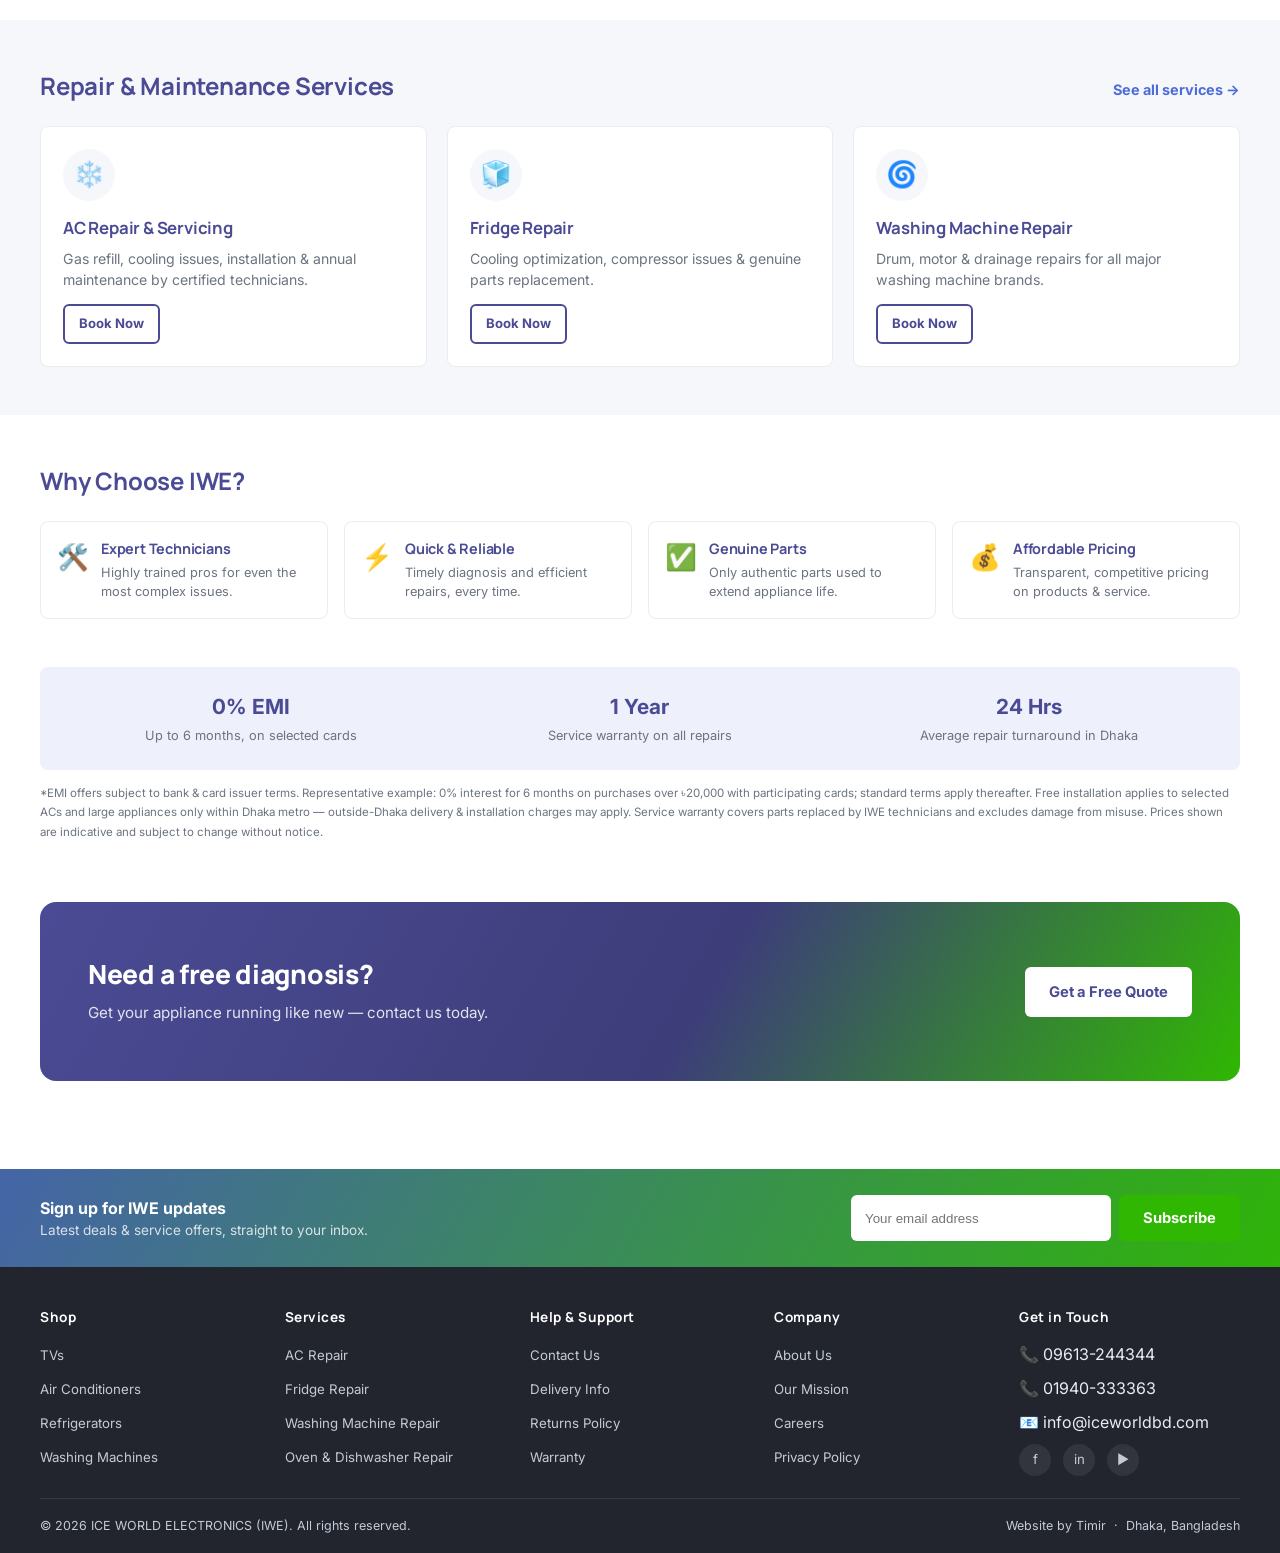
==== commit c2b114d6: "Add files via upload" ====
--- a/index.html
+++ b/index.html
@@ -5,6 +5,9 @@
 <meta name="viewport" content="width=device-width, initial-scale=1.0">
 <title>ICE WORLD ELECTRONICS – IWE | Appliances, Electronics &amp; Repair Services</title>
 <meta name="description" content="ICE WORLD ELECTRONICS (IWE) – Buy TVs, ACs, fridges, washing machines &amp; more, plus expert appliance repair &amp; maintenance across Bangladesh.">
+<link rel="preconnect" href="https://fonts.googleapis.com">
+<link rel="preconnect" href="https://fonts.gstatic.com" crossorigin>
+<link href="https://fonts.googleapis.com/css2?family=Manrope:wght@600;700;800&amp;family=Inter:wght@400;500;600;700&amp;display=swap" rel="stylesheet">
 <link rel="stylesheet" href="style.css">
 </head>
 <body>
@@ -419,7 +422,7 @@
     </div>
     <div class="footer-bottom">
       <span>© 2026 ICE WORLD ELECTRONICS (IWE). All rights reserved.</span>
-      <span>Dhaka, Bangladesh</span>
+      <span class="credit">Website by Timir &nbsp;·&nbsp; Dhaka, Bangladesh</span>
     </div>
   </div>
 </footer>
--- a/style.css
+++ b/style.css
@@ -33,11 +33,12 @@
 html{scroll-behavior:smooth;}
 body{
   margin:0;
-  font-family:"Segoe UI",Roboto,Helvetica,Arial,sans-serif;
+  font-family:'Inter',"Segoe UI",Roboto,Helvetica,Arial,sans-serif;
   color:var(--grey-800);
   background:var(--white);
   line-height:1.5;
 }
+h1,h2,h3,h4,h5,h6{font-family:'Manrope','Inter',"Segoe UI",Roboto,Helvetica,Arial,sans-serif;letter-spacing:-.2px;}
 img{max-width:100%;display:block;}
 a{color:inherit;text-decoration:none;}
 ul{list-style:none;margin:0;padding:0;}
@@ -298,6 +299,9 @@
 .footer-grid a{font-size:.83rem;color:var(--grey-400);}
 .footer-grid a:hover{color:#fff;}
 .footer-bottom{border-top:1px solid rgba(255,255,255,.1);padding:18px 0;font-size:.78rem;color:var(--grey-400);display:flex;justify-content:space-between;flex-wrap:wrap;gap:10px;}
+.footer-bottom .credit{color:var(--grey-400);}
+.footer-bottom .credit a{color:var(--green);font-weight:600;}
+.footer-bottom .credit a:hover{text-decoration:underline;}
 .footer-social{display:flex;gap:12px;}
 .footer-social a{width:32px;height:32px;border-radius:50%;background:rgba(255,255,255,.08);display:flex;align-items:center;justify-content:center;}
 
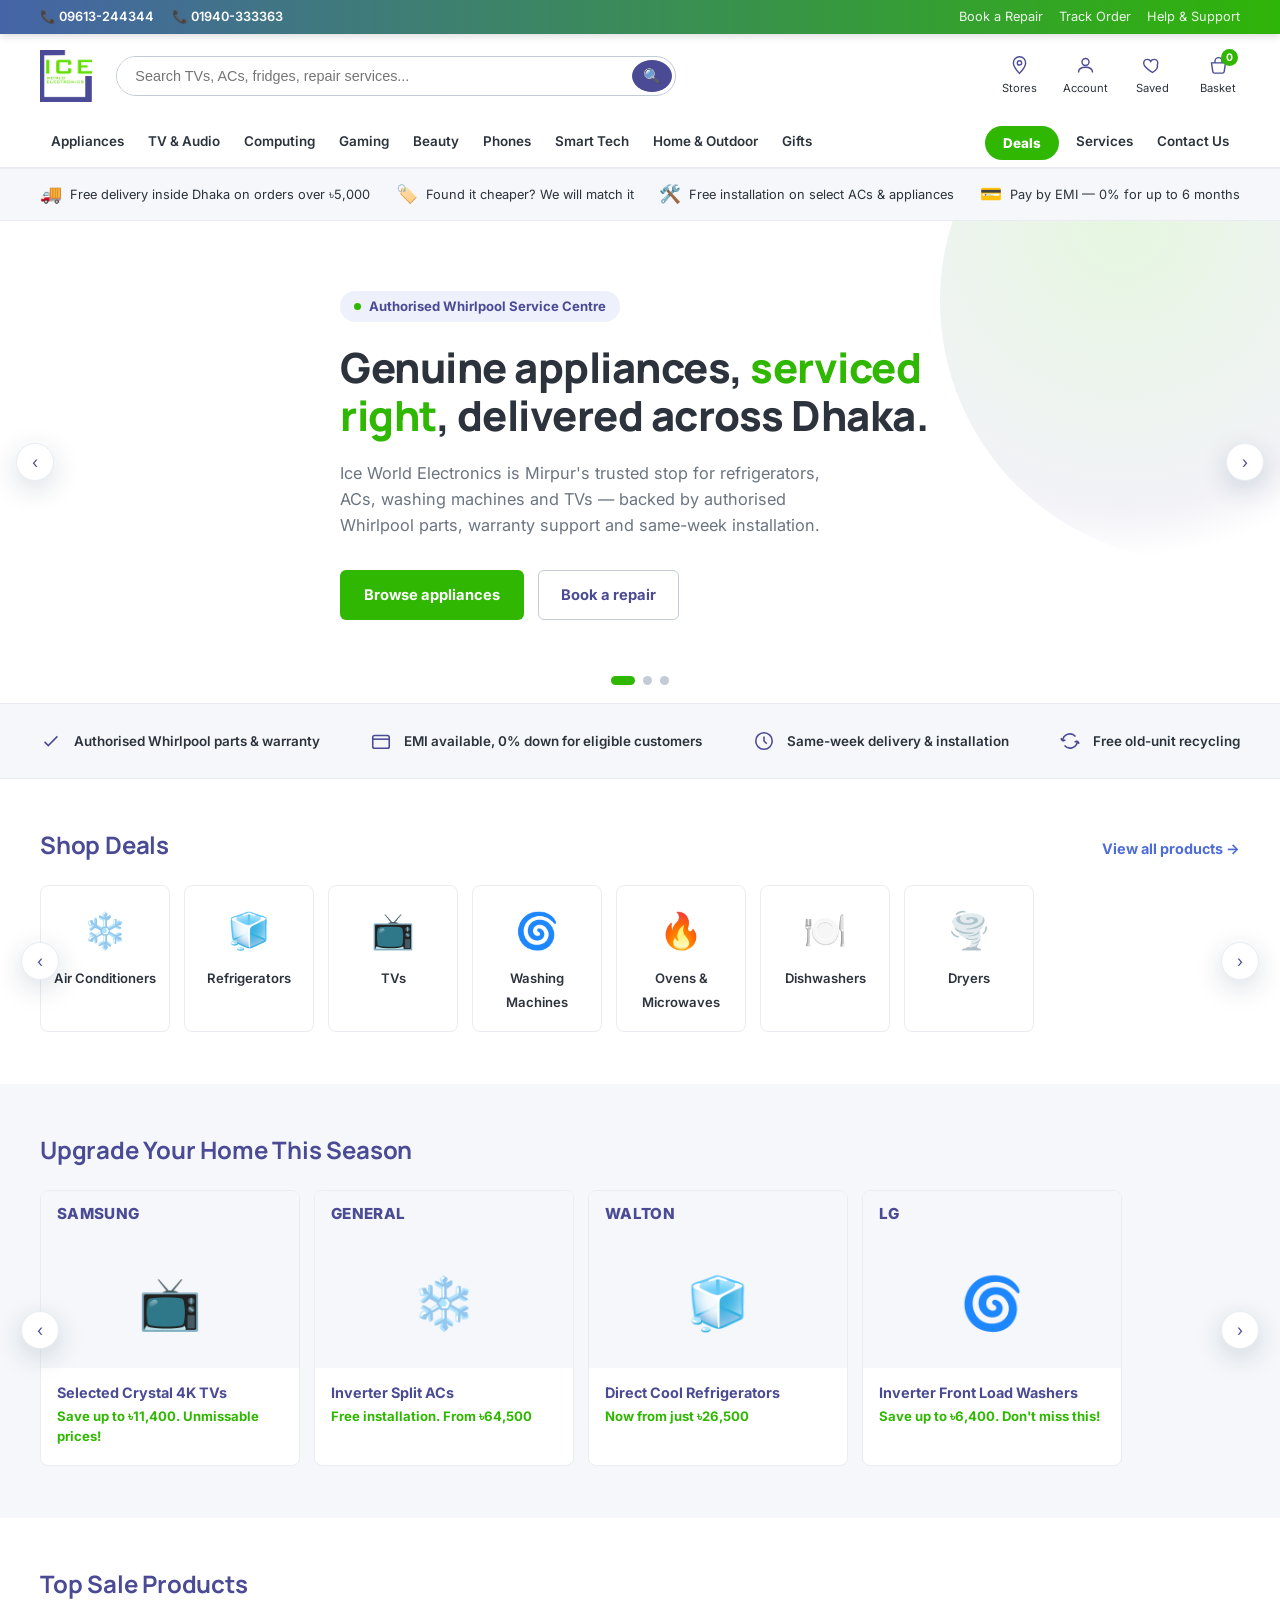
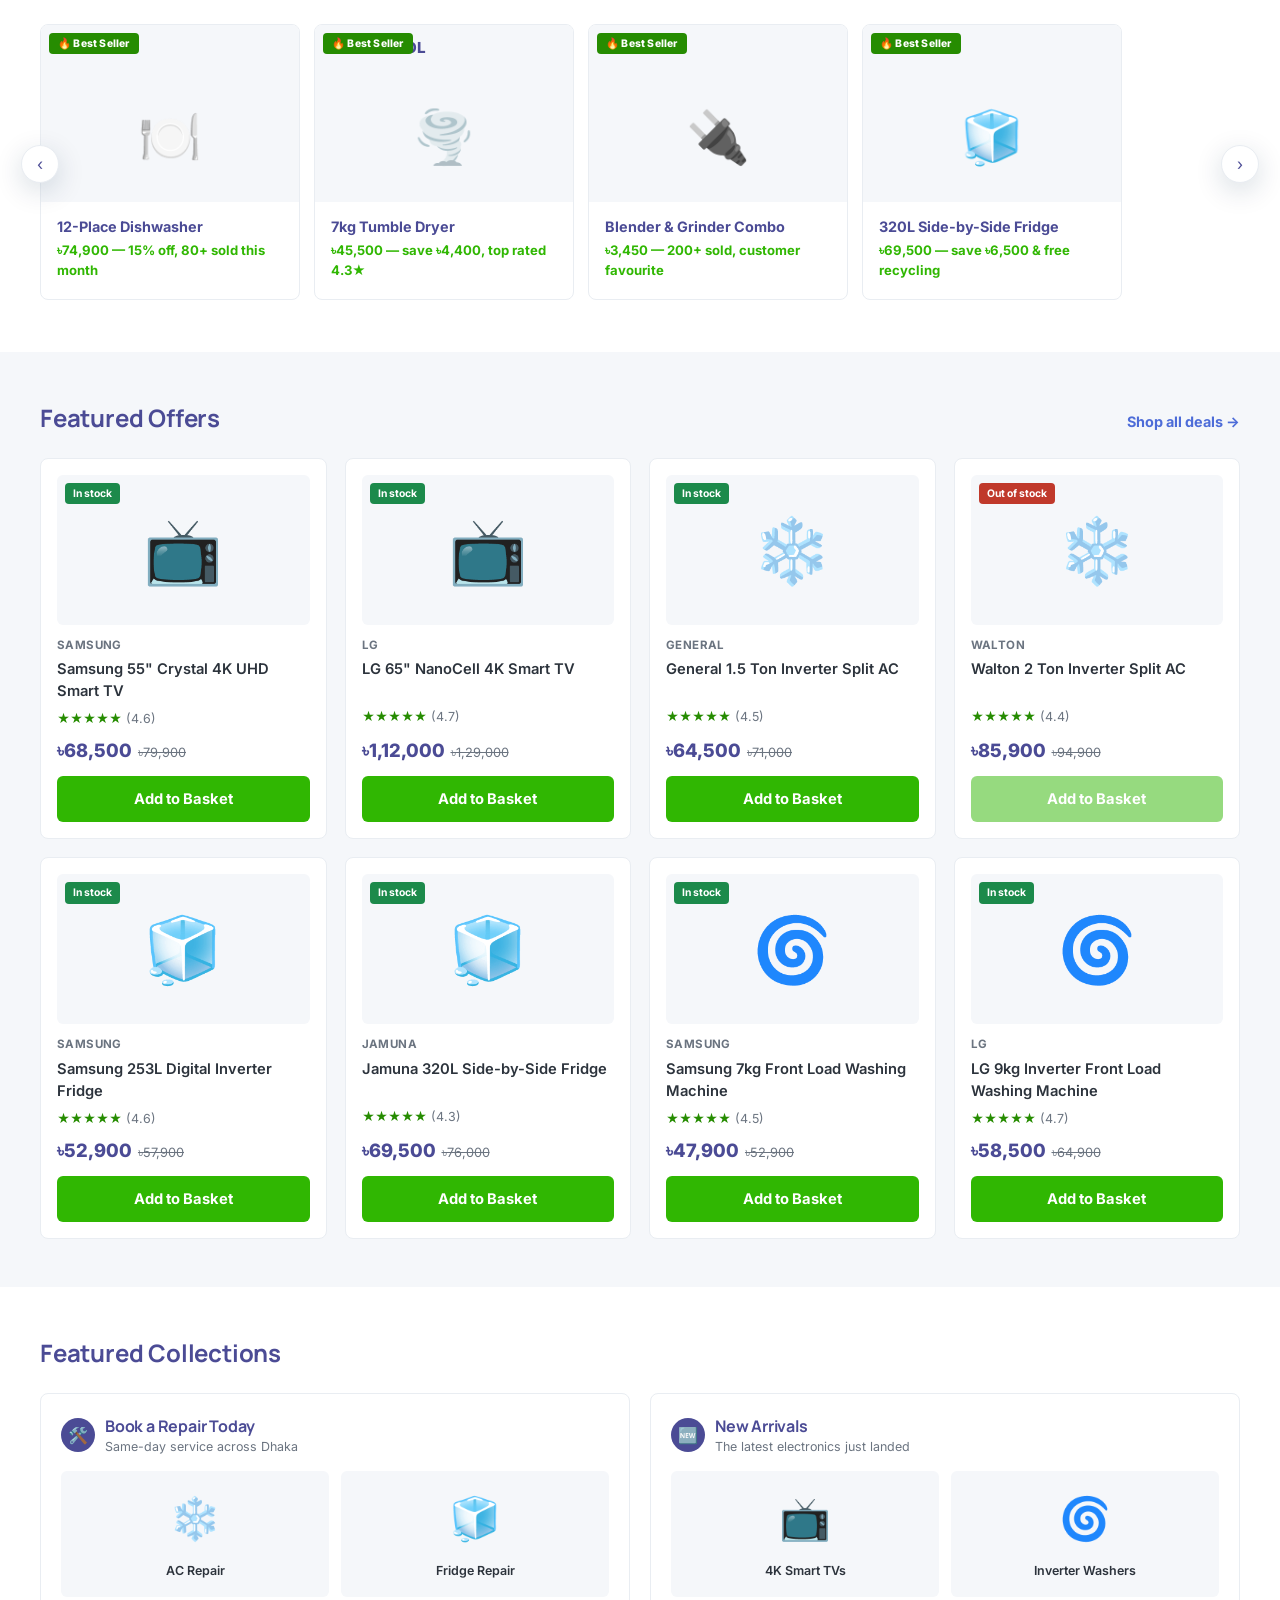
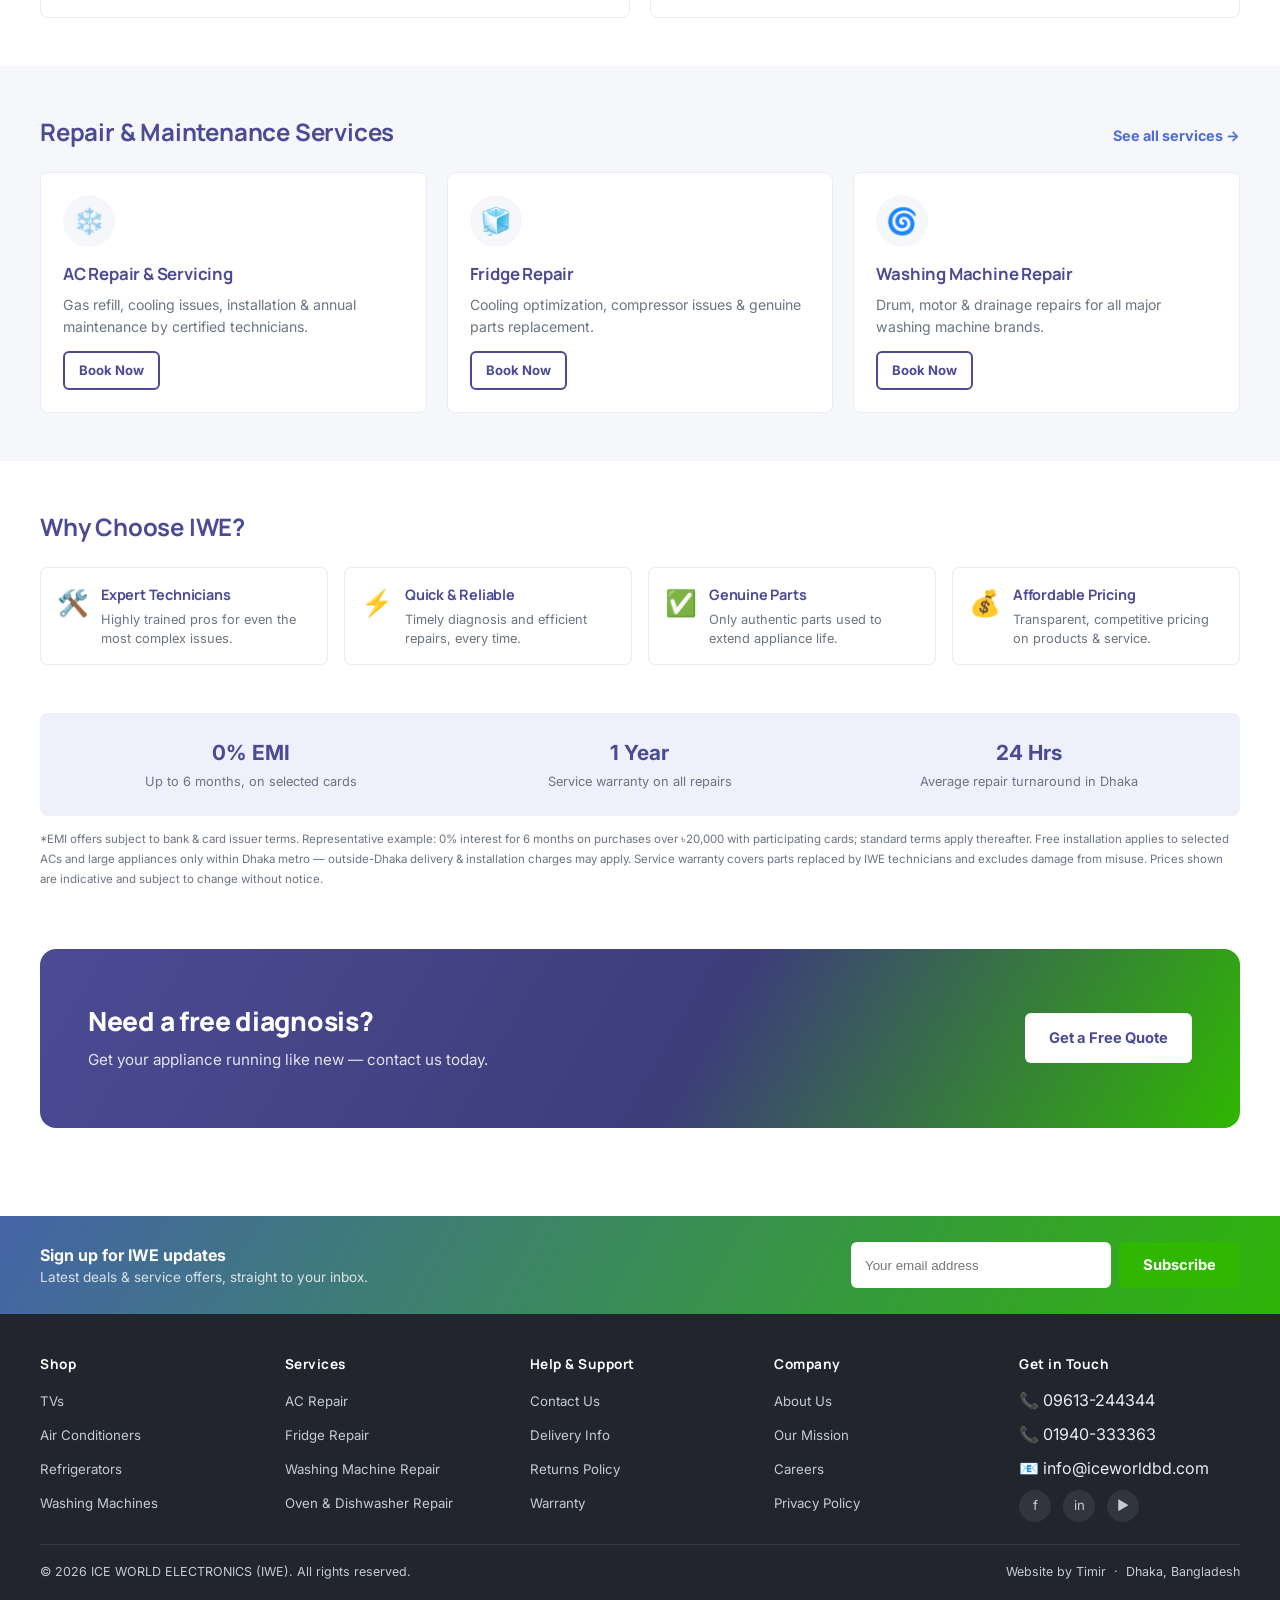
==== commit ba590f16: "Add files via upload" ====
--- a/index.html
+++ b/index.html
@@ -90,18 +90,53 @@
   </div>
 </div>
 
-<!-- Hero -->
-<section class="hero">
-  <div class="container hero-inner">
-    <div class="eyebrow"><span class="dot"></span>Authorised Whirlpool Service Centre</div>
-    <h1>Genuine appliances, <em>serviced right</em>, delivered across Dhaka.</h1>
-    <p class="lead">Ice World Electronics is Mirpur's trusted stop for refrigerators, ACs, washing machines and TVs — backed by authorised Whirlpool parts, warranty support and same-week installation.</p>
-    <div class="hero-actions">
-      <a href="shop.html" class="btn btn-primary">Browse appliances</a>
-      <a href="services.html" class="btn btn-secondary">Book a repair</a>
-    </div>
-  </div>
-</section>
+<!-- Hero: animated sliding offer banner -->
+<div class="hero-slider" id="heroSlider">
+  <button class="hero-slider-arrow prev" onclick="iweGoToSlide(iweSlideIndex-1)">‹</button>
+  <button class="hero-slider-arrow next" onclick="iweGoToSlide(iweSlideIndex+1)">›</button>
+
+  <div class="hero-slide slide-a active" data-slide="0">
+    <div class="container hero-inner">
+      <div class="eyebrow"><span class="dot"></span>Authorised Whirlpool Service Centre</div>
+      <h1>Genuine appliances, <em>serviced right</em>, delivered across Dhaka.</h1>
+      <p class="lead">Ice World Electronics is Mirpur's trusted stop for refrigerators, ACs, washing machines and TVs — backed by authorised Whirlpool parts, warranty support and same-week installation.</p>
+      <div class="hero-actions">
+        <a href="shop.html" class="btn btn-primary">Browse appliances</a>
+        <a href="services.html" class="btn btn-secondary">Book a repair</a>
+      </div>
+    </div>
+  </div>
+
+  <div class="hero-slide slide-b" data-slide="1">
+    <div class="container hero-inner">
+      <span class="deal-tag">Limited Time — Save up to 25%</span>
+      <h1>Beat the heat with <em>inverter ACs</em> from ৳38,900.</h1>
+      <p class="lead">Split &amp; inverter air conditioners from General, Gree &amp; Walton — free installation included on every unit this week only.</p>
+      <div class="hero-actions">
+        <a href="shop.html?cat=ac" class="btn btn-primary">Shop AC Deals</a>
+        <a href="shop.html" class="btn btn-secondary">View all offers</a>
+      </div>
+    </div>
+  </div>
+
+  <div class="hero-slide slide-c" data-slide="2">
+    <div class="container hero-inner">
+      <span class="deal-tag">This Week Only — Save up to ৳11,400</span>
+      <h1>4K Smart TVs at their <em>lowest prices</em> this season.</h1>
+      <p class="lead">Samsung Crystal 4K &amp; LG NanoCell TVs, now with free wall-mount installation across Dhaka.</p>
+      <div class="hero-actions">
+        <a href="shop.html?cat=tv" class="btn btn-primary">Shop TV Deals</a>
+        <a href="services.html" class="btn btn-secondary">Book a repair</a>
+      </div>
+    </div>
+  </div>
+
+  <div class="hero-dots">
+    <button class="hero-dot active" onclick="iweGoToSlide(0)"></button>
+    <button class="hero-dot" onclick="iweGoToSlide(1)"></button>
+    <button class="hero-dot" onclick="iweGoToSlide(2)"></button>
+  </div>
+</div>
 
 <!-- Trust strip -->
 <div class="trust-strip">
@@ -185,43 +220,47 @@
   </div>
 </section>
 
-<!-- Top brand deals (second carousel) -->
+<!-- Top sale products (second carousel) -->
 <section class="section">
   <div class="container">
-    <div class="section-head"><h2>Top Brand Deals</h2></div>
+    <div class="section-head"><h2>Top Sale Products</h2></div>
     <div class="carousel-wrap">
       <button class="carousel-arrow prev" onclick="iweScrollCarousel('brandTrack',-1)">‹</button>
       <div class="carousel-track" id="brandTrack">
         <div class="brand-card">
+          <span class="sale-badge">🔥 Best Seller</span>
           <div class="brand-header">BOSCH</div>
           <div class="brand-media">🍽️</div>
           <div class="brand-body">
-            <p class="headline">12-Place Dishwashers</p>
-            <p class="sub">Get up to 15% off now!</p>
-          </div>
-        </div>
-        <div class="brand-card">
+            <p class="headline">12-Place Dishwasher</p>
+            <p class="sub">৳74,900 — 15% off, 80+ sold this month</p>
+          </div>
+        </div>
+        <div class="brand-card">
+          <span class="sale-badge">🔥 Best Seller</span>
           <div class="brand-header">WHIRLPOOL</div>
           <div class="brand-media">🌪️</div>
           <div class="brand-body">
-            <p class="headline">7kg Tumble Dryers</p>
-            <p class="sub">Save ৳4,400 this week</p>
-          </div>
-        </div>
-        <div class="brand-card">
+            <p class="headline">7kg Tumble Dryer</p>
+            <p class="sub">৳45,500 — save ৳4,400, top rated 4.3★</p>
+          </div>
+        </div>
+        <div class="brand-card">
+          <span class="sale-badge">🔥 Best Seller</span>
           <div class="brand-header">MIYAKO</div>
           <div class="brand-media">🔌</div>
           <div class="brand-body">
-            <p class="headline">Kitchen small appliances</p>
-            <p class="sub">Blenders &amp; kettles from ৳1,850</p>
-          </div>
-        </div>
-        <div class="brand-card">
+            <p class="headline">Blender &amp; Grinder Combo</p>
+            <p class="sub">৳3,450 — 200+ sold, customer favourite</p>
+          </div>
+        </div>
+        <div class="brand-card">
+          <span class="sale-badge">🔥 Best Seller</span>
           <div class="brand-header">JAMUNA</div>
           <div class="brand-media">🧊</div>
           <div class="brand-body">
-            <p class="headline">Side-by-Side Fridges</p>
-            <p class="sub">Save up to ৳6,500 &amp; free recycling!</p>
+            <p class="headline">320L Side-by-Side Fridge</p>
+            <p class="sub">৳69,500 — save ৳6,500 &amp; free recycling</p>
           </div>
         </div>
       </div>
--- a/style.css
+++ b/style.css
@@ -105,22 +105,51 @@
 .btn-block{width:100%;}
 .btn-sm{padding:8px 14px;font-size:.82rem;}
 
-/* ---------- Hero (text hero, Whirlpool-service style) ---------- */
-.hero{padding:70px 0 56px;position:relative;overflow:hidden;}
-.hero::before{
+/* ---------- Hero (animated sliding banner) ---------- */
+.hero-slider{position:relative;overflow:hidden;}
+.hero-slide{padding:70px 0 56px;position:relative;overflow:hidden;display:none;}
+.hero-slide.active{display:block;animation:iweSlideIn .55s ease;}
+@keyframes iweSlideIn{
+  from{opacity:0;transform:translateX(26px);}
+  to{opacity:1;transform:translateX(0);}
+}
+.hero-slide::before{
   content:"";position:absolute;top:-180px;right:-180px;width:520px;height:520px;border-radius:50%;
-  background:radial-gradient(circle at 35% 35%,rgba(48,183,2,.12),rgba(75,75,149,.07) 60%,transparent 70%);
   z-index:0;
 }
+.hero-slide.slide-a::before{background:radial-gradient(circle at 35% 35%,rgba(48,183,2,.12),rgba(75,75,149,.07) 60%,transparent 70%);}
+.hero-slide.slide-b{background:linear-gradient(135deg,#eafbe6,#ffffff 65%);}
+.hero-slide.slide-b::before{background:radial-gradient(circle at 35% 35%,rgba(48,183,2,.20),transparent 70%);}
+.hero-slide.slide-c{background:linear-gradient(135deg,#eef1fb,#ffffff 65%);}
+.hero-slide.slide-c::before{background:radial-gradient(circle at 35% 35%,rgba(77,108,216,.20),transparent 70%);}
 .hero-inner{position:relative;z-index:1;max-width:640px;}
 .eyebrow{display:inline-flex;align-items:center;gap:8px;font-size:.82rem;font-weight:700;color:var(--navy);background:#eef0fb;padding:6px 14px;border-radius:999px;margin-bottom:22px;}
 .eyebrow .dot{width:7px;height:7px;border-radius:50%;background:var(--green);flex-shrink:0;}
-.hero h1{font-size:2.6rem;font-weight:800;line-height:1.15;letter-spacing:-.5px;margin:0 0 20px;color:var(--grey-800);}
-.hero h1 em{font-style:normal;color:var(--green);}
-.hero .lead{font-size:1.02rem;line-height:1.6;color:var(--grey-600);margin:0 0 32px;max-width:480px;}
+.deal-tag{display:inline-block;background:var(--green);color:#fff;font-weight:800;font-size:.78rem;padding:5px 12px;border-radius:6px;margin:0 0 16px;}
+.hero-slide h1{font-size:2.6rem;font-weight:800;line-height:1.15;letter-spacing:-.5px;margin:0 0 20px;color:var(--grey-800);}
+.hero-slide h1 em{font-style:normal;color:var(--green);}
+.hero-slide .lead{font-size:1.02rem;line-height:1.6;color:var(--grey-600);margin:0 0 32px;max-width:480px;}
 .hero-actions{display:flex;gap:14px;flex-wrap:wrap;}
 .btn-secondary{background:transparent;color:var(--navy);border:1.5px solid var(--grey-400);}
 .btn-secondary:hover{background:var(--grey-100);}
+.hero-dots{display:flex;justify-content:center;gap:8px;padding:0 0 18px;position:relative;z-index:2;}
+.hero-dot{width:9px;height:9px;padding:0;border:0;border-radius:5px;background:var(--grey-400);cursor:pointer;transition:.2s;}
+.hero-dot.active{background:var(--green);width:24px;}
+.hero-slider-arrow{
+  position:absolute;top:50%;transform:translateY(-50%);width:38px;height:38px;border-radius:50%;
+  background:#fff;border:1px solid var(--grey-200);box-shadow:var(--shadow-lg);
+  display:flex;align-items:center;justify-content:center;font-size:1rem;color:var(--navy);z-index:5;
+}
+.hero-slider-arrow.prev{left:16px;}
+.hero-slider-arrow.next{right:16px;}
+.hero-slider-arrow:hover{background:var(--navy);color:#fff;}
+
+/* ---------- Bestseller badge (Top Sale Products) ---------- */
+.brand-card{position:relative;}
+.brand-card .sale-badge{
+  position:absolute;top:8px;left:8px;background:var(--amber-dark);color:#fff;
+  font-size:.65rem;font-weight:800;padding:3px 9px;border-radius:4px;z-index:2;letter-spacing:.2px;
+}
 
 /* ---------- Trust strip (below hero) ---------- */
 .trust-strip{background:var(--grey-100);border-top:1px solid var(--grey-200);border-bottom:1px solid var(--grey-200);padding:26px 0;}
@@ -210,6 +239,12 @@
 .product-price .now{font-size:1.15rem;font-weight:800;color:var(--navy);}
 .product-price .was{font-size:.8rem;color:var(--grey-600);text-decoration:line-through;margin-left:6px;}
 .product-card .btn{margin-top:12px;}
+
+/* ---------- Contact page layout ---------- */
+.contact-layout{display:grid;grid-template-columns:1.15fr .85fr;gap:28px;align-items:start;}
+.map-embed{border-radius:6px;overflow:hidden;border:1px solid var(--grey-200);}
+.map-embed iframe{display:block;width:100%;height:220px;border:0;}
+.contact-details p{display:flex;align-items:center;gap:8px;}
 
 /* ---------- Filters (shop page) ---------- */
 .shop-layout{display:grid;grid-template-columns:250px 1fr;gap:28px;align-items:start;}
@@ -321,7 +356,7 @@
   .promo-grid{grid-template-columns:repeat(2,1fr);}
   .service-grid,.process-steps,.feature-strip,.testimonial-grid{grid-template-columns:repeat(2,1fr);}
   .footer-grid{grid-template-columns:repeat(3,1fr);}
-  .shop-layout{grid-template-columns:1fr;}
+  .shop-layout,.contact-layout{grid-template-columns:1fr;}
   .filters{position:static;}
   .cart-layout{grid-template-columns:1fr;}
   .hero-grid{grid-template-columns:1fr 1fr;height:auto;}
@@ -349,5 +384,6 @@
   .service-grid,.process-steps,.feature-strip,.testimonial-grid{grid-template-columns:1fr;}
   .footer-grid{grid-template-columns:repeat(2,1fr);}
   .form-grid-2{grid-template-columns:1fr;}
-  .hero-copy h1{font-size:1.8rem;}
-}
+  .hero-slide h1{font-size:1.8rem;}
+  .hero-slider-arrow{display:none;}
+}
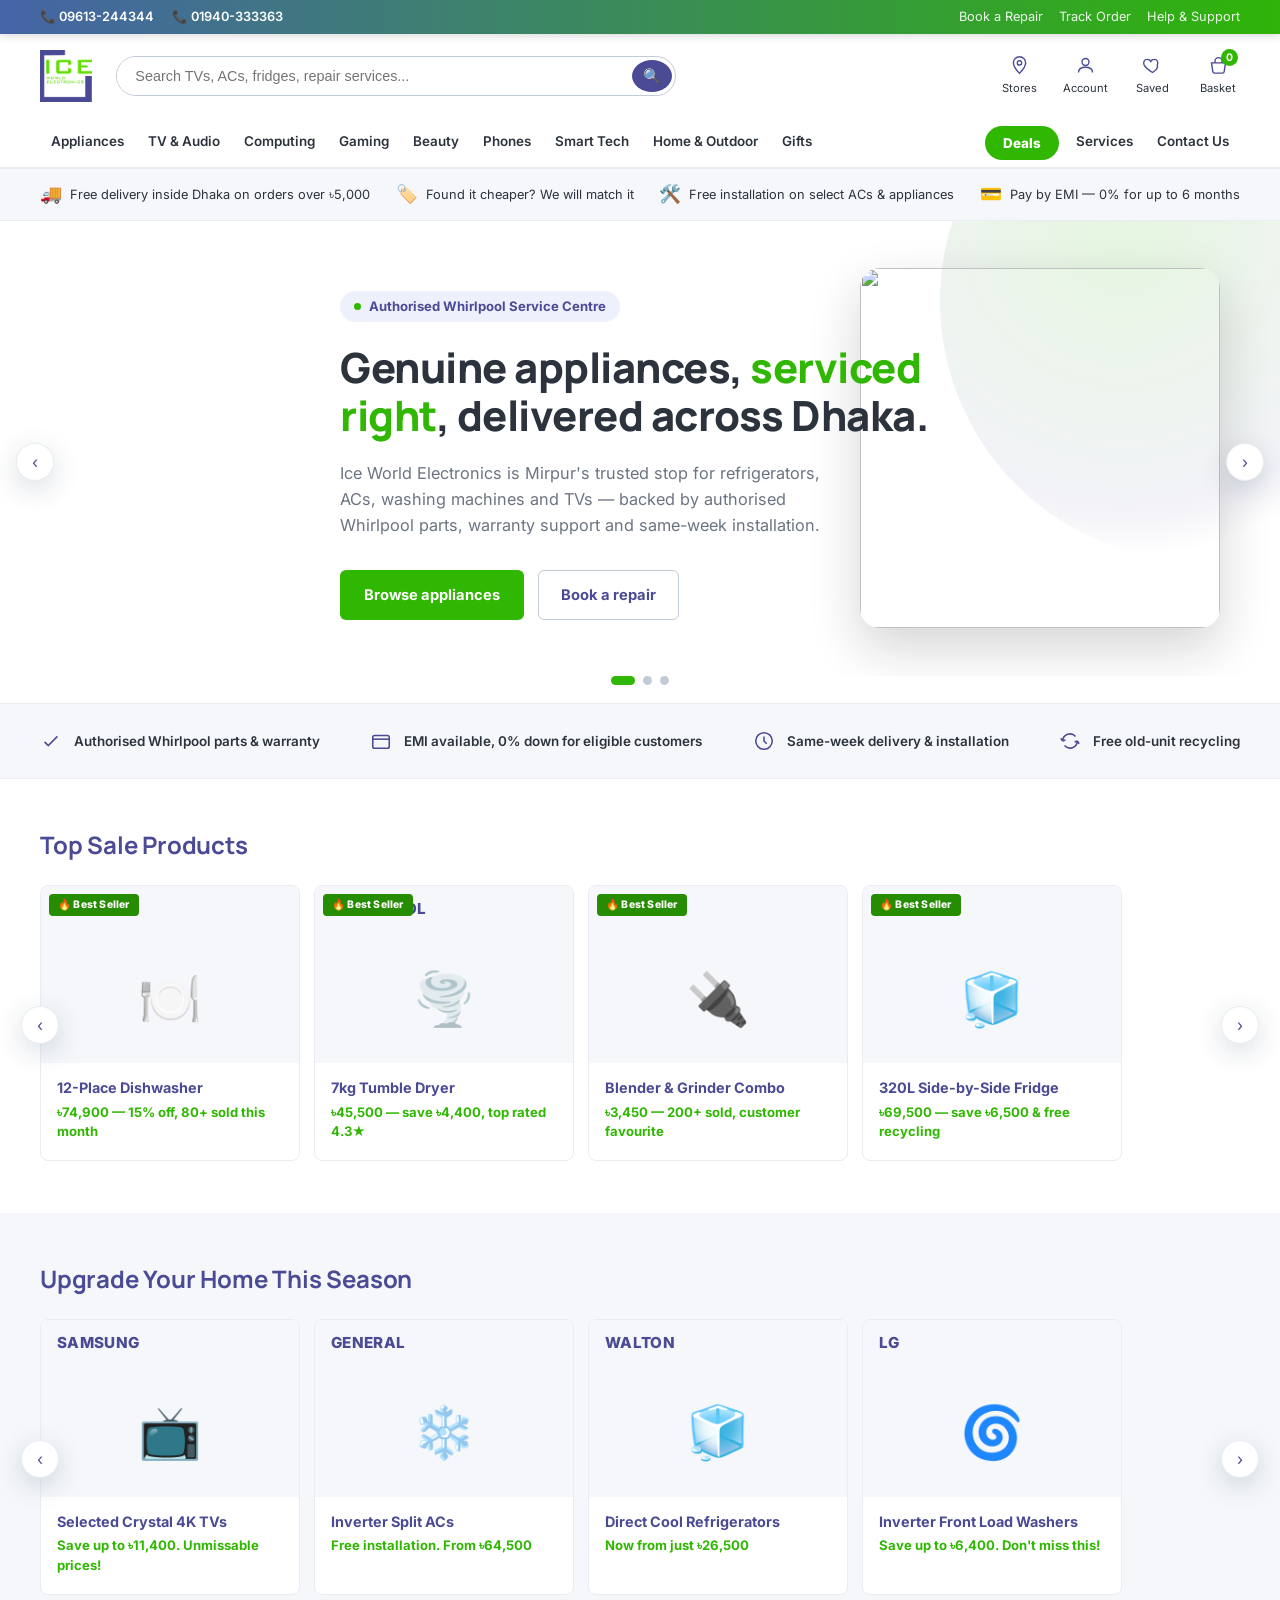
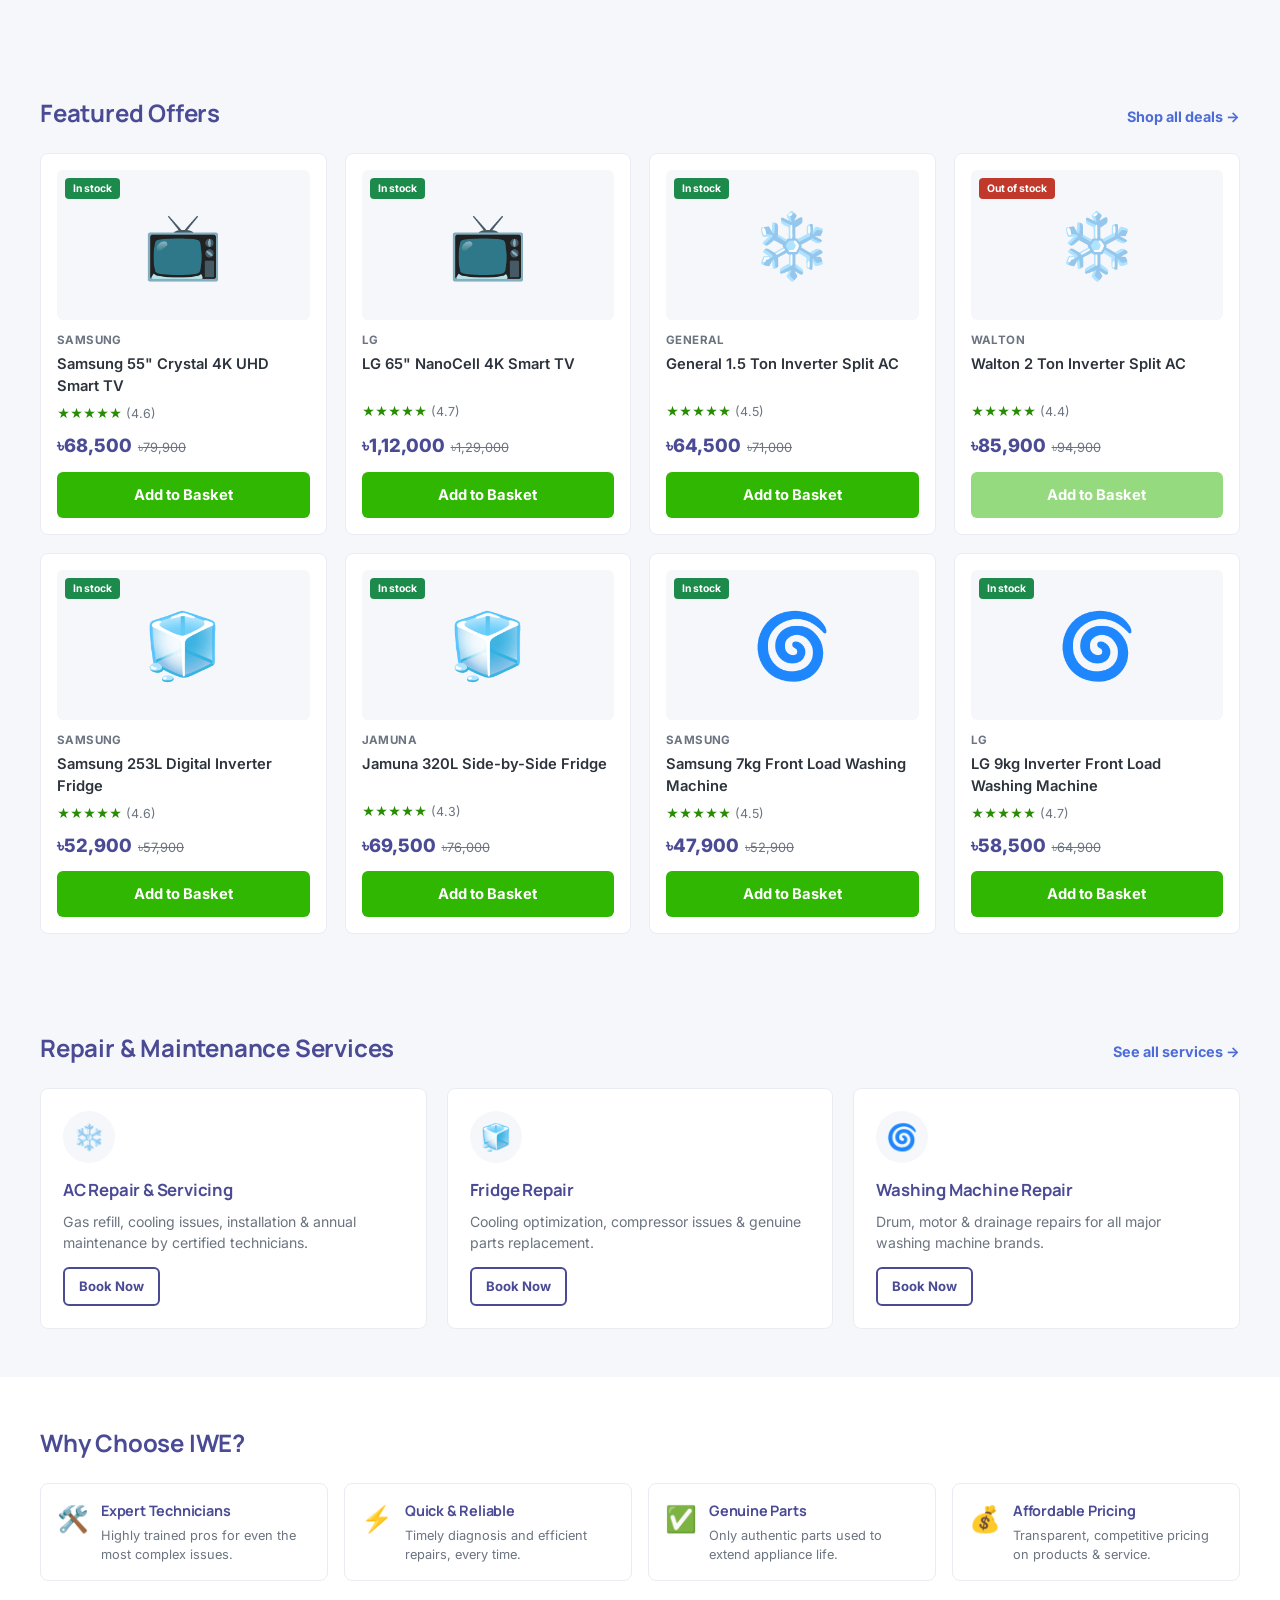
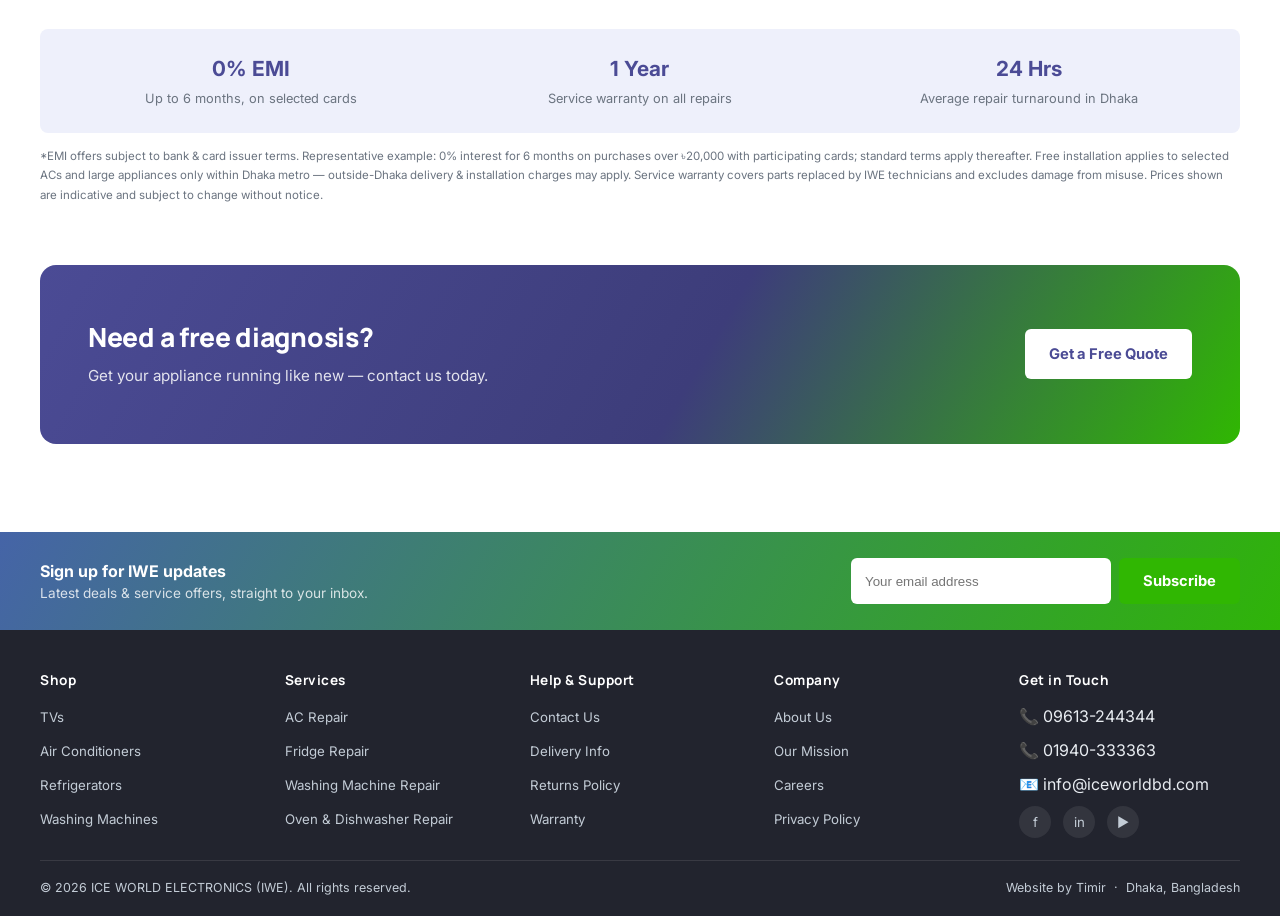
==== commit 4b70197f: "Add files via upload" ====
--- a/index.html
+++ b/index.html
@@ -96,6 +96,7 @@
   <button class="hero-slider-arrow next" onclick="iweGoToSlide(iweSlideIndex+1)">›</button>
 
   <div class="hero-slide slide-a active" data-slide="0">
+    <img class="hero-slide-media" src="https://picsum.photos/seed/iwe-appliances/640/480" alt="">
     <div class="container hero-inner">
       <div class="eyebrow"><span class="dot"></span>Authorised Whirlpool Service Centre</div>
       <h1>Genuine appliances, <em>serviced right</em>, delivered across Dhaka.</h1>
@@ -108,6 +109,7 @@
   </div>
 
   <div class="hero-slide slide-b" data-slide="1">
+    <img class="hero-slide-media" src="https://picsum.photos/seed/iwe-ac-sale/640/480" alt="">
     <div class="container hero-inner">
       <span class="deal-tag">Limited Time — Save up to 25%</span>
       <h1>Beat the heat with <em>inverter ACs</em> from ৳38,900.</h1>
@@ -120,6 +122,7 @@
   </div>
 
   <div class="hero-slide slide-c" data-slide="2">
+    <img class="hero-slide-media" src="https://picsum.photos/seed/iwe-tv-sale/640/480" alt="">
     <div class="container hero-inner">
       <span class="deal-tag">This Week Only — Save up to ৳11,400</span>
       <h1>4K Smart TVs at their <em>lowest prices</em> this season.</h1>
@@ -160,17 +163,51 @@
   </div>
 </div>
 
-<!-- Shop by category (carousel) -->
+<!-- Top sale products -->
 <section class="section">
   <div class="container">
-    <div class="section-head">
-      <h2>Shop Deals</h2>
-      <a href="shop.html" class="link">View all products →</a>
-    </div>
+    <div class="section-head"><h2>Top Sale Products</h2></div>
     <div class="carousel-wrap">
-      <button class="carousel-arrow prev" onclick="iweScrollCarousel('categoryGrid',-1)">‹</button>
-      <div class="carousel-track cat-grid" id="categoryGrid"></div>
-      <button class="carousel-arrow next" onclick="iweScrollCarousel('categoryGrid',1)">›</button>
+      <button class="carousel-arrow prev" onclick="iweScrollCarousel('brandTrack',-1)">‹</button>
+      <div class="carousel-track" id="brandTrack">
+        <div class="brand-card">
+          <span class="sale-badge">🔥 Best Seller</span>
+          <div class="brand-header">BOSCH</div>
+          <div class="brand-media">🍽️</div>
+          <div class="brand-body">
+            <p class="headline">12-Place Dishwasher</p>
+            <p class="sub">৳74,900 — 15% off, 80+ sold this month</p>
+          </div>
+        </div>
+        <div class="brand-card">
+          <span class="sale-badge">🔥 Best Seller</span>
+          <div class="brand-header">WHIRLPOOL</div>
+          <div class="brand-media">🌪️</div>
+          <div class="brand-body">
+            <p class="headline">7kg Tumble Dryer</p>
+            <p class="sub">৳45,500 — save ৳4,400, top rated 4.3★</p>
+          </div>
+        </div>
+        <div class="brand-card">
+          <span class="sale-badge">🔥 Best Seller</span>
+          <div class="brand-header">MIYAKO</div>
+          <div class="brand-media">🔌</div>
+          <div class="brand-body">
+            <p class="headline">Blender &amp; Grinder Combo</p>
+            <p class="sub">৳3,450 — 200+ sold, customer favourite</p>
+          </div>
+        </div>
+        <div class="brand-card">
+          <span class="sale-badge">🔥 Best Seller</span>
+          <div class="brand-header">JAMUNA</div>
+          <div class="brand-media">🧊</div>
+          <div class="brand-body">
+            <p class="headline">320L Side-by-Side Fridge</p>
+            <p class="sub">৳69,500 — save ৳6,500 &amp; free recycling</p>
+          </div>
+        </div>
+      </div>
+      <button class="carousel-arrow next" onclick="iweScrollCarousel('brandTrack',1)">›</button>
     </div>
   </div>
 </section>
@@ -220,55 +257,6 @@
   </div>
 </section>
 
-<!-- Top sale products (second carousel) -->
-<section class="section">
-  <div class="container">
-    <div class="section-head"><h2>Top Sale Products</h2></div>
-    <div class="carousel-wrap">
-      <button class="carousel-arrow prev" onclick="iweScrollCarousel('brandTrack',-1)">‹</button>
-      <div class="carousel-track" id="brandTrack">
-        <div class="brand-card">
-          <span class="sale-badge">🔥 Best Seller</span>
-          <div class="brand-header">BOSCH</div>
-          <div class="brand-media">🍽️</div>
-          <div class="brand-body">
-            <p class="headline">12-Place Dishwasher</p>
-            <p class="sub">৳74,900 — 15% off, 80+ sold this month</p>
-          </div>
-        </div>
-        <div class="brand-card">
-          <span class="sale-badge">🔥 Best Seller</span>
-          <div class="brand-header">WHIRLPOOL</div>
-          <div class="brand-media">🌪️</div>
-          <div class="brand-body">
-            <p class="headline">7kg Tumble Dryer</p>
-            <p class="sub">৳45,500 — save ৳4,400, top rated 4.3★</p>
-          </div>
-        </div>
-        <div class="brand-card">
-          <span class="sale-badge">🔥 Best Seller</span>
-          <div class="brand-header">MIYAKO</div>
-          <div class="brand-media">🔌</div>
-          <div class="brand-body">
-            <p class="headline">Blender &amp; Grinder Combo</p>
-            <p class="sub">৳3,450 — 200+ sold, customer favourite</p>
-          </div>
-        </div>
-        <div class="brand-card">
-          <span class="sale-badge">🔥 Best Seller</span>
-          <div class="brand-header">JAMUNA</div>
-          <div class="brand-media">🧊</div>
-          <div class="brand-body">
-            <p class="headline">320L Side-by-Side Fridge</p>
-            <p class="sub">৳69,500 — save ৳6,500 &amp; free recycling</p>
-          </div>
-        </div>
-      </div>
-      <button class="carousel-arrow next" onclick="iweScrollCarousel('brandTrack',1)">›</button>
-    </div>
-  </div>
-</section>
-
 <!-- Featured products -->
 <section class="section section-grey">
   <div class="container">
@@ -277,41 +265,6 @@
       <a href="shop.html" class="link">Shop all deals →</a>
     </div>
     <div class="product-grid" id="featuredGrid"></div>
-  </div>
-</section>
-
-<!-- Featured collections -->
-<section class="section">
-  <div class="container">
-    <div class="section-head"><h2>Featured Collections</h2></div>
-    <div class="featured-grid">
-      <div class="featured-card">
-        <div class="fc-head">
-          <div class="dot">🛠️</div>
-          <div>
-            <h4>Book a Repair Today</h4>
-            <p>Same-day service across Dhaka</p>
-          </div>
-        </div>
-        <div class="fc-thumbs">
-          <div class="fc-thumb"><div class="fc-icon">❄️</div><span>AC Repair</span></div>
-          <div class="fc-thumb"><div class="fc-icon">🧊</div><span>Fridge Repair</span></div>
-        </div>
-      </div>
-      <div class="featured-card">
-        <div class="fc-head">
-          <div class="dot">🆕</div>
-          <div>
-            <h4>New Arrivals</h4>
-            <p>The latest electronics just landed</p>
-          </div>
-        </div>
-        <div class="fc-thumbs">
-          <div class="fc-thumb"><div class="fc-icon">📺</div><span>4K Smart TVs</span></div>
-          <div class="fc-thumb"><div class="fc-icon">🌀</div><span>Inverter Washers</span></div>
-        </div>
-      </div>
-    </div>
   </div>
 </section>
 
--- a/style.css
+++ b/style.css
@@ -108,11 +108,18 @@
 /* ---------- Hero (animated sliding banner) ---------- */
 .hero-slider{position:relative;overflow:hidden;}
 .hero-slide{padding:70px 0 56px;position:relative;overflow:hidden;display:none;}
-.hero-slide.active{display:block;animation:iweSlideIn .55s ease;}
+.hero-slide.active{display:block;animation:iweSlideIn .32s ease;}
 @keyframes iweSlideIn{
-  from{opacity:0;transform:translateX(26px);}
+  from{opacity:0;transform:translateX(18px);}
   to{opacity:1;transform:translateX(0);}
 }
+.hero-slide-media{
+  position:absolute;top:50%;right:60px;transform:translateY(-50%);
+  width:360px;height:360px;border-radius:20px;object-fit:cover;
+  box-shadow:0 20px 50px rgba(20,23,28,.18);z-index:1;
+}
+@media(max-width:1200px){ .hero-slide-media{width:280px;height:280px;right:30px;} }
+@media(max-width:1024px){ .hero-slide-media{display:none;} }
 .hero-slide::before{
   content:"";position:absolute;top:-180px;right:-180px;width:520px;height:520px;border-radius:50%;
   z-index:0;
